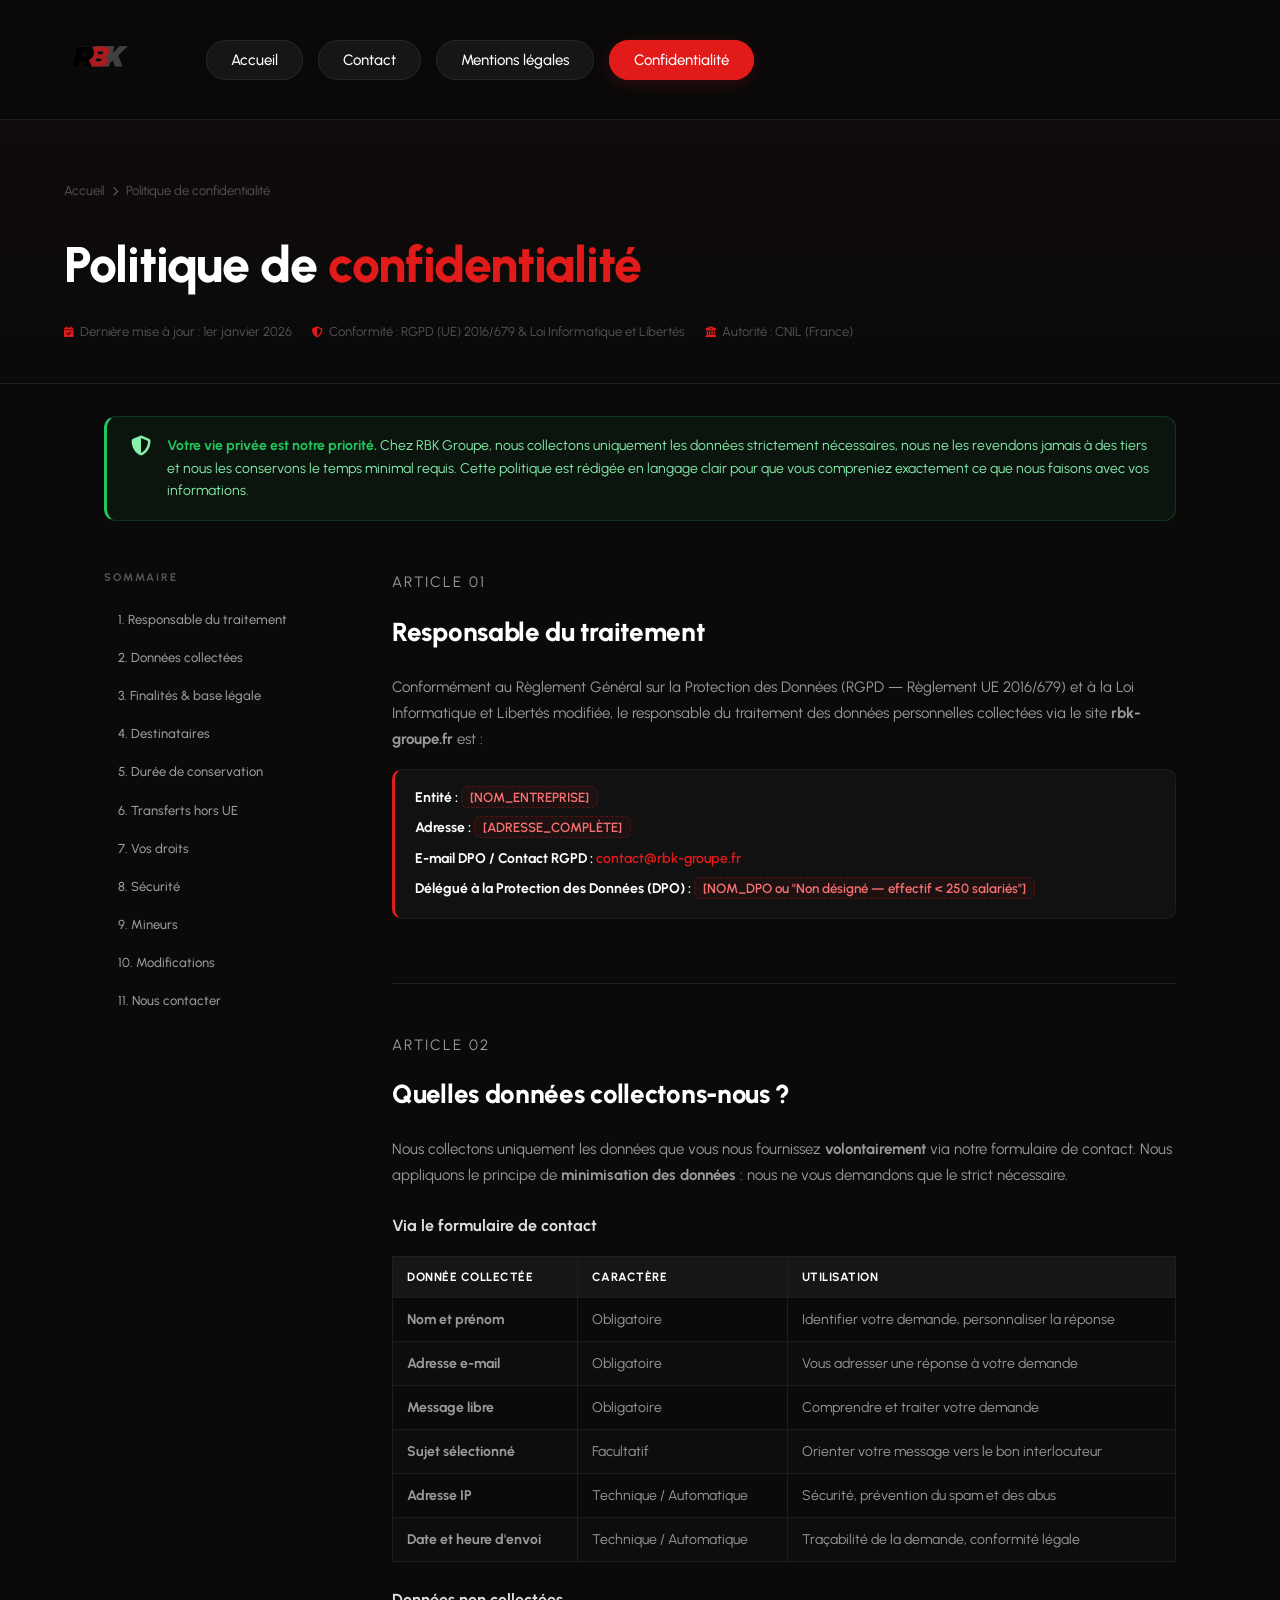
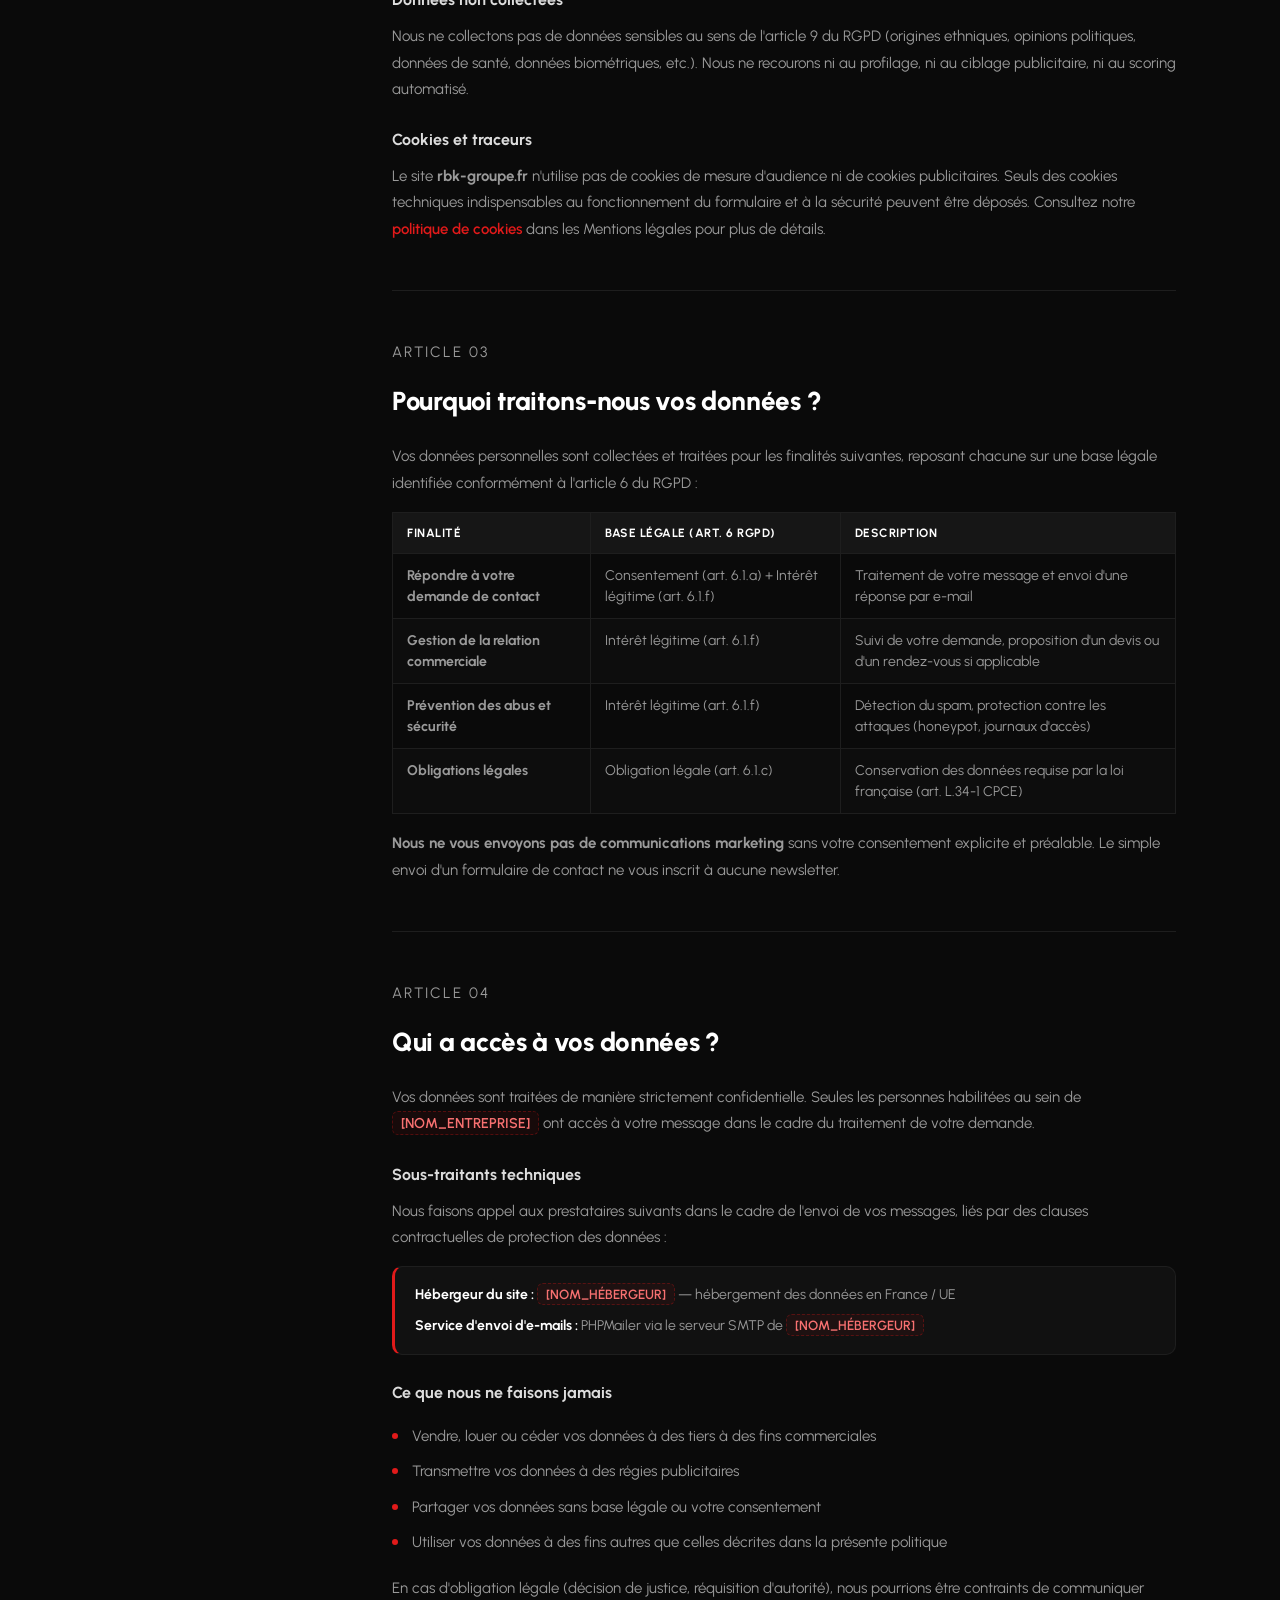
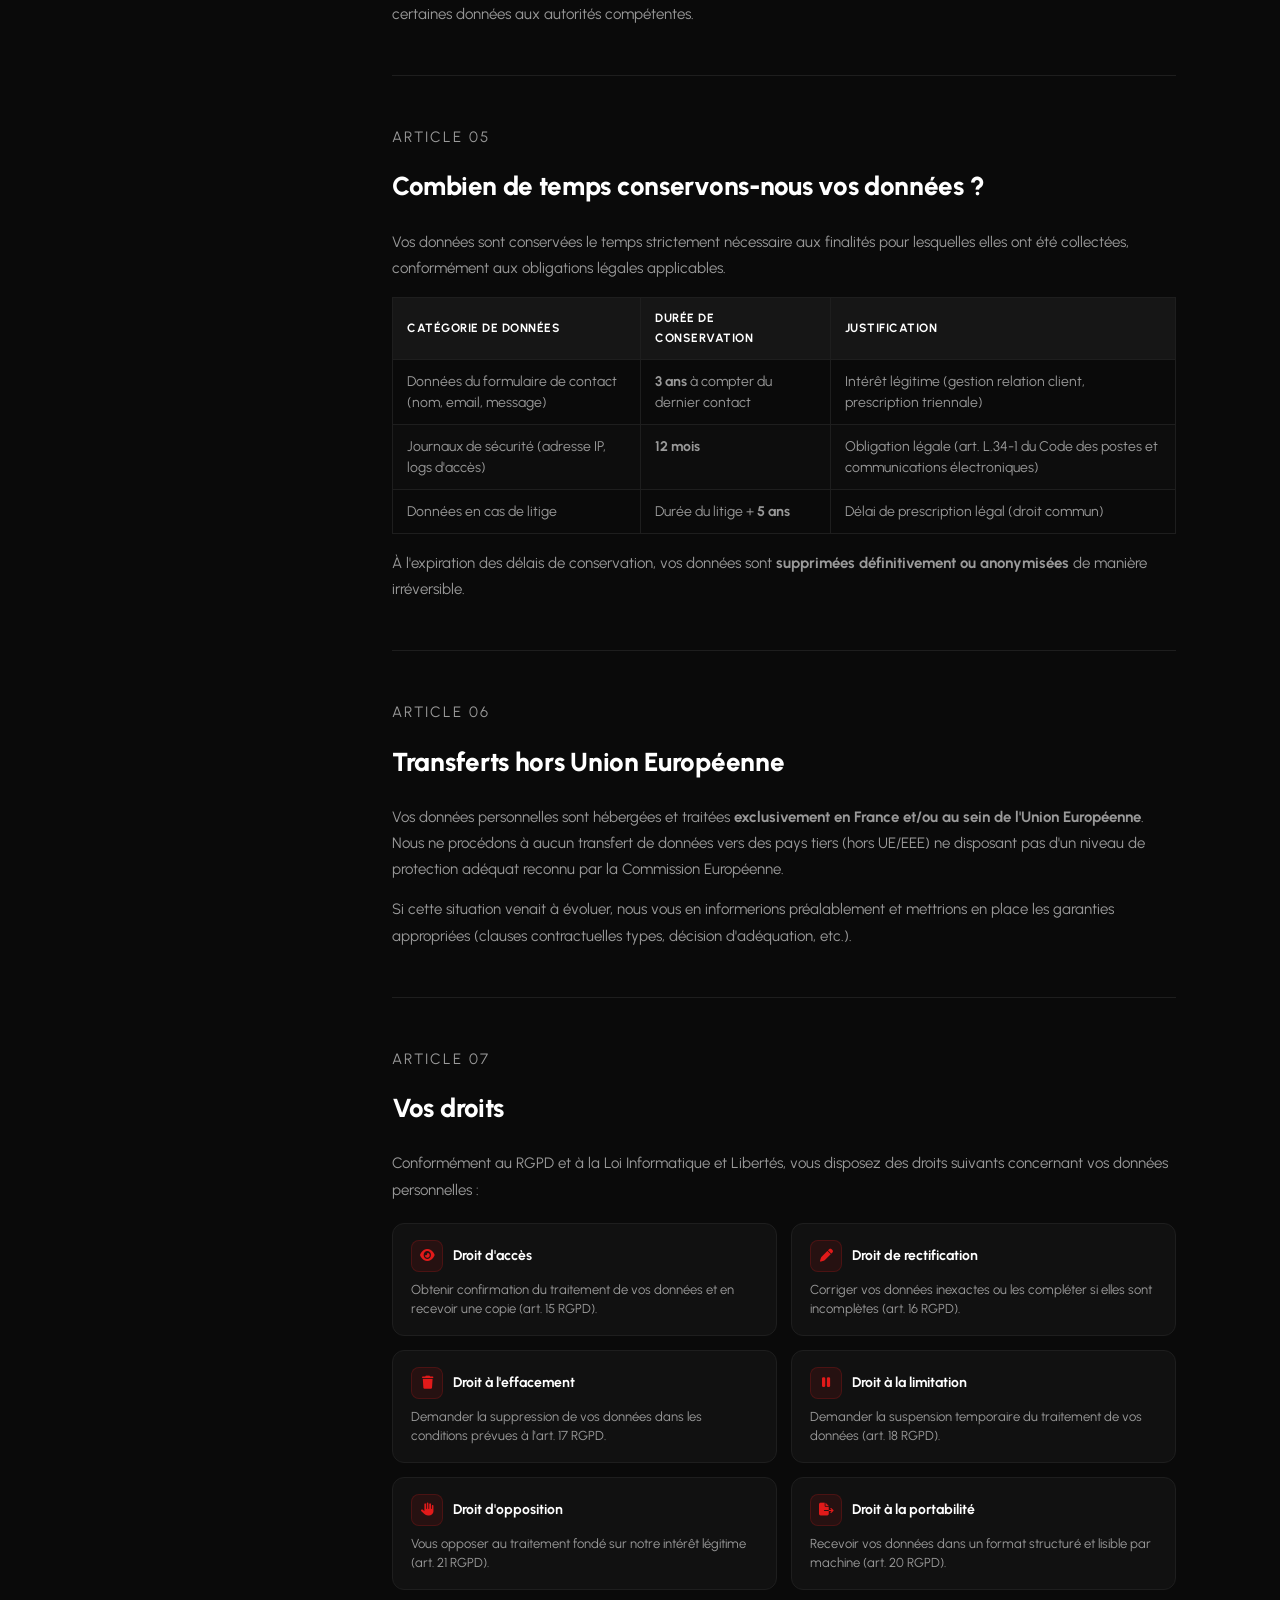
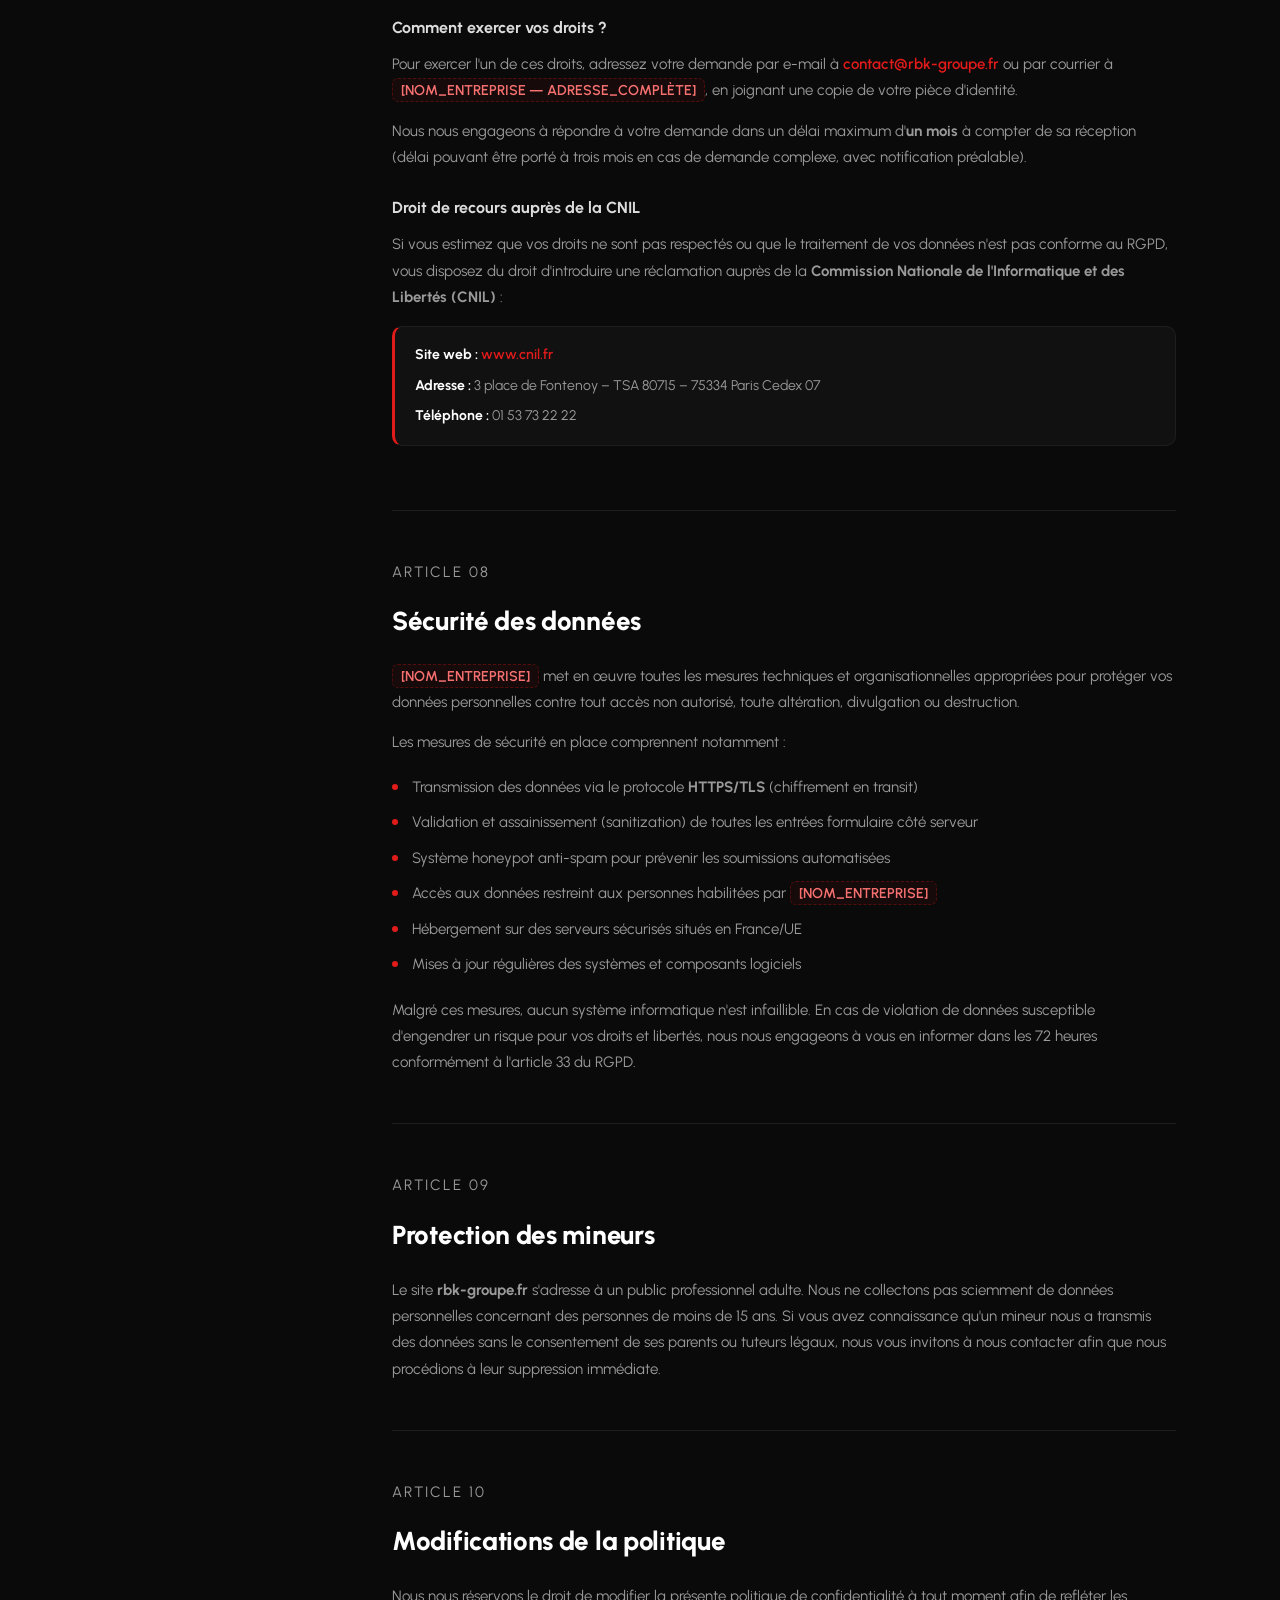
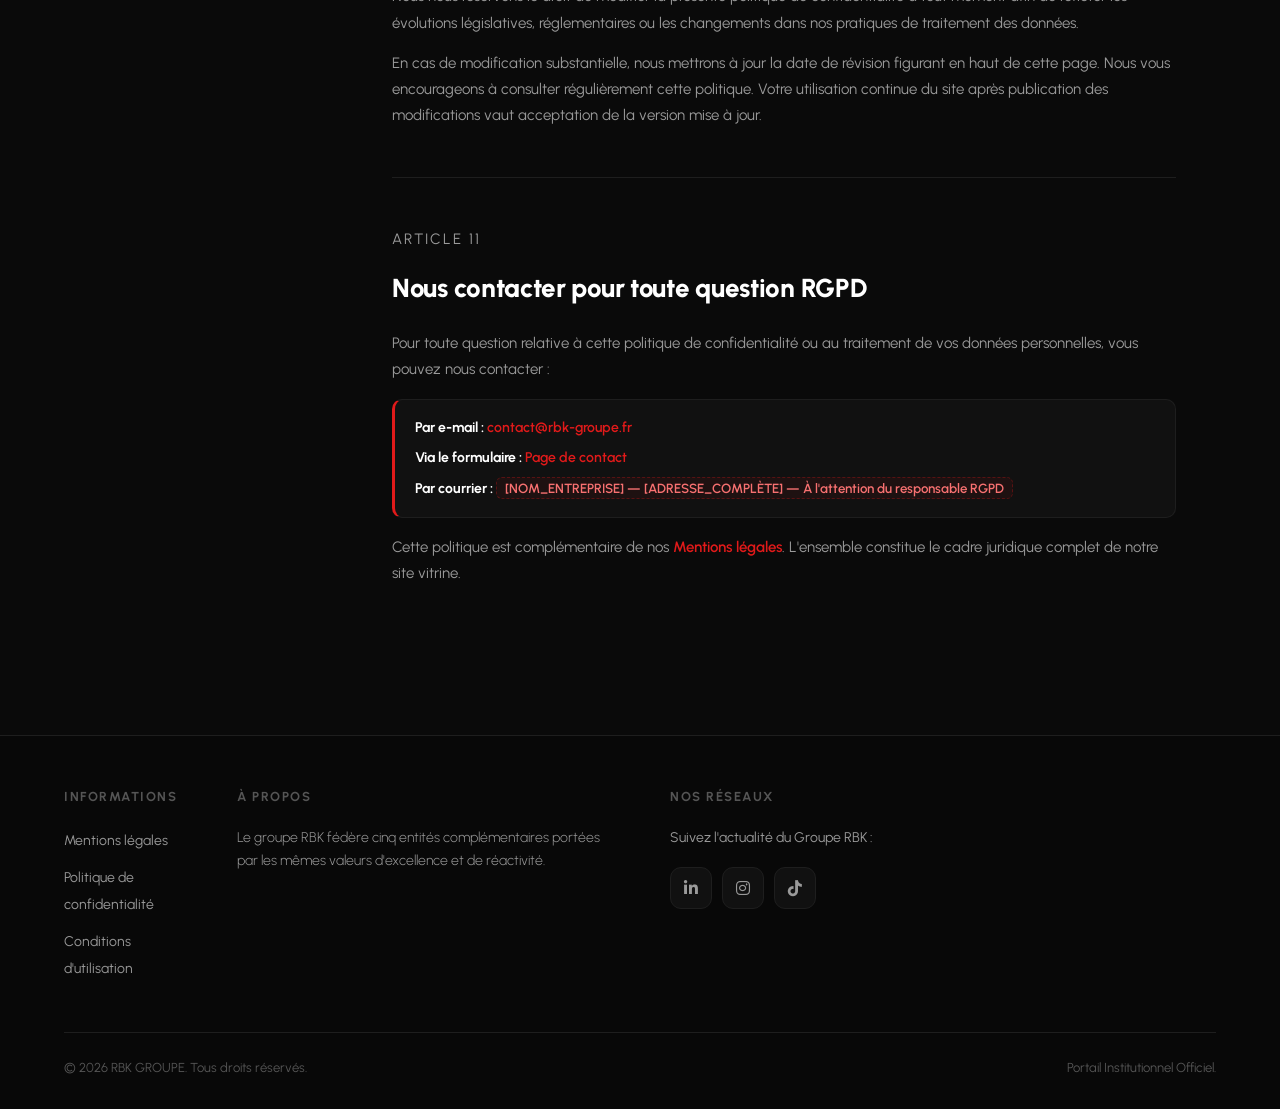
==== confidentialite.html @ 787c9763 "Add files via upload" ====
<!DOCTYPE html>
<html lang="fr">
<head>
    <meta charset="UTF-8">
    <meta name="viewport" content="width=device-width, initial-scale=1.0">
    <title>Politique de confidentialité – RBK GROUPE</title>
    <meta name="description" content="Politique de confidentialité et protection des données personnelles (RGPD) du site RBK Groupe.">
    <meta name="robots" content="noindex, follow">
    <link rel="preconnect" href="https://fonts.googleapis.com">
    <link rel="preconnect" href="https://fonts.gstatic.com" crossorigin>
    <link href="https://fonts.googleapis.com/css2?family=Urbanist:wght@300;400;500;600;700;800;900&display=swap" rel="stylesheet">
    <link rel="stylesheet" href="https://cdnjs.cloudflare.com/ajax/libs/font-awesome/6.5.1/css/all.min.css">
    <style>
        :root {
            --rbk-red: #e11a1a;
            --rbk-red-dark: #b81414;
            --rbk-red-glow: rgba(225,26,26,0.18);
            --bg-dark: #0a0a0a;
            --bg-card: #111111;
            --text-light: #ffffff;
            --text-muted: #9a9a9a;
            --text-dim: #555555;
            --border-color: #1e1e1e;
            --success: #22c55e;
            --transition: all 0.3s cubic-bezier(0.4,0,0.2,1);
        }
        *, *::before, *::after { box-sizing: border-box; margin: 0; padding: 0; }
        html { scroll-behavior: smooth; }
        body {
            font-family: 'Urbanist', sans-serif;
            background: var(--bg-dark); color: var(--text-light);
            overflow-x: hidden; line-height: 1.7;
            display: flex; flex-direction: column; min-height: 100vh;
        }

        /* HEADER */
        header {
            position: fixed; top: 0; left: 0; width: 100%;
            background: rgba(10,10,10,0.96);
            backdrop-filter: blur(14px); -webkit-backdrop-filter: blur(14px);
            border-bottom: 1px solid var(--border-color);
            z-index: 1000; padding: 12px 4%;
            display: flex; justify-content: flex-start; align-items: center; gap: 60px;
        }
        .logo-container { display: flex; align-items: center; text-decoration: none; flex-shrink: 0; }
        .rbk-logo-img { height: 95px; width: auto; object-fit: contain; transition: transform 0.3s; }
        .logo-container:hover .rbk-logo-img { transform: scale(1.03); }
        nav { display: flex; align-items: center; }
        nav ul { display: flex; list-style: none; gap: 15px; align-items: center; }
        nav ul li a {
            color: var(--text-light); text-decoration: none; font-weight: 500; font-size: 15px;
            padding: 10px 24px; border-radius: 30px; background: #161616;
            border: 1px solid #262626; transition: var(--transition); white-space: nowrap;
        }
        nav ul li a:hover, nav ul li a.active {
            background: var(--rbk-red); border-color: var(--rbk-red); color: #fff;
            box-shadow: 0 4px 18px var(--rbk-red-glow);
        }
        .hamburger {
            display: none; flex-direction: column; gap: 5px; cursor: pointer;
            padding: 8px; border: 1px solid #2a2a2a; border-radius: 10px;
            background: #161616; margin-left: auto;
        }
        .hamburger span { width: 22px; height: 2px; background: #fff; border-radius: 2px; transition: var(--transition); }
        .hamburger.active span:nth-child(1) { transform: translateY(7px) rotate(45deg); }
        .hamburger.active span:nth-child(2) { opacity: 0; }
        .hamburger.active span:nth-child(3) { transform: translateY(-7px) rotate(-45deg); }

        main { flex-grow: 1; margin-top: 120px; }

        /* HERO */
        .legal-hero {
            padding: 60px 5% 40px;
            border-bottom: 1px solid var(--border-color);
            background: linear-gradient(180deg, rgba(225,26,26,0.03) 0%, transparent 100%);
        }
        .breadcrumb { display: flex; align-items: center; gap: 8px; font-size: 13px; color: var(--text-dim); margin-bottom: 20px; }
        .breadcrumb a { color: var(--text-dim); text-decoration: none; transition: color 0.2s; }
        .breadcrumb a:hover { color: var(--rbk-red); }
        .breadcrumb i { font-size: 10px; }
        .legal-hero h1 { font-size: clamp(30px, 4vw, 50px); font-weight: 800; letter-spacing: -1px; color: #fff; margin-bottom: 14px; }
        .legal-hero h1 span { color: var(--rbk-red); }
        .legal-meta { display: flex; gap: 20px; flex-wrap: wrap; font-size: 13px; color: var(--text-dim); }
        .legal-meta span { display: flex; align-items: center; gap: 6px; }
        .legal-meta i { color: var(--rbk-red); font-size: 11px; }

        /* INTRO RGPD (bannière) */
        .rgpd-intro {
            max-width: 1200px; margin: 32px auto 0; padding: 0 5%;
        }
        .rgpd-banner {
            background: rgba(34,197,94,0.06);
            border: 1px solid rgba(34,197,94,0.2);
            border-left: 3px solid var(--success);
            border-radius: 12px;
            padding: 18px 24px;
            display: flex;
            align-items: flex-start;
            gap: 16px;
            font-size: 14px;
            color: #86efac;
            line-height: 1.6;
        }
        .rgpd-banner i { font-size: 20px; flex-shrink: 0; margin-top: 1px; }
        .rgpd-banner strong { color: var(--success); }

        /* LAYOUT */
        .legal-layout {
            display: grid;
            grid-template-columns: 240px 1fr;
            gap: 48px;
            max-width: 1200px;
            margin: 0 auto;
            padding: 48px 5% 100px;
        }
        .toc { position: sticky; top: 140px; align-self: start; }
        .toc-title { font-size: 11px; font-weight: 700; letter-spacing: 2px; text-transform: uppercase; color: var(--text-dim); margin-bottom: 14px; }
        .toc ul { list-style: none; }
        .toc ul li { margin-bottom: 2px; }
        .toc ul li a {
            display: block; padding: 7px 12px; font-size: 13px; font-weight: 500;
            color: var(--text-muted); text-decoration: none; border-radius: 8px;
            border-left: 2px solid transparent; transition: var(--transition);
        }
        .toc ul li a:hover { color: #fff; background: #161616; border-left-color: var(--rbk-red); }

        /* SECTIONS */
        .legal-content {}
        .legal-section { margin-bottom: 48px; padding-bottom: 48px; border-bottom: 1px solid var(--border-color); }
        .legal-section:last-child { border-bottom: none; margin-bottom: 0; }
        .section-number { font-size: 11px; font-weight: 700; letter-spacing: 2px; text-transform: uppercase; color: var(--rbk-red); margin-bottom: 8px; }
        .legal-section h2 { font-size: clamp(20px, 2.5vw, 26px); font-weight: 800; color: #fff; margin-bottom: 20px; letter-spacing: -0.3px; }
        .legal-section h3 { font-size: 16px; font-weight: 700; color: #ddd; margin: 24px 0 10px; }
        .legal-section p { font-size: 15px; color: var(--text-muted); line-height: 1.75; margin-bottom: 14px; font-weight: 400; }
        .legal-section p:last-child { margin-bottom: 0; }
        .legal-section a { color: var(--rbk-red); text-decoration: none; font-weight: 600; }
        .legal-section a:hover { text-decoration: underline; }
        .legal-section ul { list-style: none; margin: 12px 0 14px; }
        .legal-section ul li { font-size: 15px; color: var(--text-muted); padding: 5px 0; padding-left: 20px; position: relative; }
        .legal-section ul li::before { content: ''; position: absolute; left: 0; top: 14px; width: 6px; height: 6px; border-radius: 50%; background: var(--rbk-red); }

        .info-box {
            background: var(--bg-card);
            border: 1px solid var(--border-color);
            border-left: 3px solid var(--rbk-red);
            border-radius: 10px; padding: 16px 20px; margin: 16px 0;
        }
        .info-box p { margin-bottom: 6px; font-size: 14px; }
        .info-box p:last-child { margin-bottom: 0; }
        .info-box strong { color: #fff; }

        /* Tableau récapitulatif */
        .legal-table { width: 100%; border-collapse: collapse; margin: 16px 0; font-size: 14px; }
        .legal-table th {
            text-align: left; padding: 10px 14px;
            background: #161616; border: 1px solid var(--border-color);
            color: #fff; font-weight: 700; font-size: 12px;
            text-transform: uppercase; letter-spacing: 0.5px;
        }
        .legal-table td { padding: 11px 14px; border: 1px solid var(--border-color); color: var(--text-muted); vertical-align: top; line-height: 1.5; }
        .legal-table tr:nth-child(even) td { background: #0d0d0d; }

        /* Droits cards */
        .rights-grid { display: grid; grid-template-columns: 1fr 1fr; gap: 14px; margin: 20px 0; }
        .right-card {
            background: var(--bg-card); border: 1px solid var(--border-color);
            border-radius: 12px; padding: 16px 18px; transition: var(--transition);
        }
        .right-card:hover { border-color: #2e2e2e; }
        .right-card-header { display: flex; align-items: center; gap: 10px; margin-bottom: 8px; }
        .right-icon {
            width: 32px; height: 32px; border-radius: 8px;
            background: rgba(225,26,26,0.1); border: 1px solid rgba(225,26,26,0.2);
            display: flex; align-items: center; justify-content: center;
            font-size: 13px; color: var(--rbk-red); flex-shrink: 0;
        }
        .right-card h4 { font-size: 14px; font-weight: 700; color: #fff; }
        .right-card p { font-size: 13px; color: var(--text-muted); line-height: 1.5; margin: 0; }

        .placeholder { background: rgba(225,26,26,0.06); border: 1px dashed rgba(225,26,26,0.3); border-radius: 6px; padding: 2px 8px; color: #f87171; font-weight: 600; font-size: 0.95em; }

        /* FOOTER */
        footer { background: #080808; border-top: 1px solid var(--border-color); padding: 50px 5% 30px; }
        .footer-container { max-width: 1300px; margin: 0 auto; display: grid; grid-template-columns: 1fr 1fr; gap: 60px; padding-bottom: 40px; border-bottom: 1px solid var(--border-color); }
        .footer-left-content { display: flex; gap: 60px; }
        .footer-nav-col h4, .footer-about-box h4, .footer-right-content h4 { font-size: 13px; font-weight: 700; letter-spacing: 1.5px; text-transform: uppercase; color: var(--text-dim); margin-bottom: 18px; }
        .footer-nav-col ul { list-style: none; }
        .footer-nav-col ul li { margin-bottom: 10px; }
        .footer-nav-col ul li a { color: var(--text-muted); text-decoration: none; font-size: 14px; transition: color 0.2s; }
        .footer-nav-col ul li a:hover { color: var(--rbk-red); }
        .footer-about-box p { color: var(--text-muted); font-size: 14px; line-height: 1.7; font-weight: 300; margin-bottom: 12px; }
        .footer-right-content p { color: var(--text-muted); font-size: 14px; margin-bottom: 18px; }
        .social-links { display: flex; gap: 10px; }
        .social-btn { width: 42px; height: 42px; border-radius: 11px; background: var(--bg-card); border: 1px solid var(--border-color); color: var(--text-muted); display: flex; align-items: center; justify-content: center; font-size: 16px; text-decoration: none; transition: var(--transition); }
        .social-btn:hover { background: var(--rbk-red); border-color: var(--rbk-red); color: #fff; transform: translateY(-2px); }
        .footer-bottom { max-width: 1300px; margin: 24px auto 0; display: flex; justify-content: space-between; align-items: center; flex-wrap: wrap; gap: 8px; }
        .footer-bottom p { font-size: 13px; color: var(--text-dim); }
        .back-to-top { position: fixed; bottom: 30px; right: 30px; width: 44px; height: 44px; background: var(--rbk-red); color: #fff; border: none; border-radius: 12px; cursor: pointer; display: flex; align-items: center; justify-content: center; font-size: 15px; opacity: 0; transform: translateY(20px); transition: var(--transition); z-index: 500; }
        .back-to-top.visible { opacity: 1; transform: translateY(0); }
        .back-to-top:hover { background: var(--rbk-red-dark); box-shadow: 0 8px 20px rgba(225,26,26,0.4); }

        @media (max-width: 900px) { .legal-layout { grid-template-columns: 1fr; } .toc { position: static; display: none; } .rights-grid { grid-template-columns: 1fr; } }
        @media (max-width: 768px) {
            header { gap: 0; padding: 10px 4%; }
            .rbk-logo-img { height: 70px; }
            nav { display: none; position: fixed; top: 92px; left: 0; right: 0; bottom: 0; background: rgba(10,10,10,0.98); padding: 30px 5%; overflow-y: auto; flex-direction: column; align-items: flex-start; }
            nav.open { display: flex; }
            nav ul { flex-direction: column; width: 100%; gap: 8px; }
            nav ul li a { display: block; padding: 14px 20px; border-radius: 14px; font-size: 17px; }
            .hamburger { display: flex; }
            main { margin-top: 92px; }
            .legal-hero { padding: 40px 5% 28px; }
            .footer-container { grid-template-columns: 1fr; gap: 32px; }
            .footer-left-content { flex-direction: column; gap: 24px; }
            .footer-bottom { flex-direction: column; text-align: center; }
        }
    </style>
</head>
<body>

<!-- HEADER -->
<header>
    <a href="index.html" class="logo-container">
        <img src="logo.png" alt="RBK Groupe" class="rbk-logo-img">
    </a>
    <nav id="main-nav">
        <ul>
            <li><a href="index.html">Accueil</a></li>
            <li><a href="contact.html">Contact</a></li>
            <li><a href="mentions-legales.html">Mentions légales</a></li>
            <li><a href="confidentialite.html" class="active">Confidentialité</a></li>
        </ul>
    </nav>
    <button class="hamburger" id="hamburger" aria-label="Menu" aria-expanded="false">
        <span></span><span></span><span></span>
    </button>
</header>

<main>

    <!-- HERO -->
    <div class="legal-hero">
        <div class="breadcrumb">
            <a href="index.html">Accueil</a>
            <i class="fa-solid fa-chevron-right"></i>
            <span>Politique de confidentialité</span>
        </div>
        <h1>Politique de <span>confidentialité</span></h1>
        <div class="legal-meta">
            <span><i class="fa-solid fa-calendar-check"></i> Dernière mise à jour : 1er janvier 2026</span>
            <span><i class="fa-solid fa-shield-halved"></i> Conformité : RGPD (UE) 2016/679 & Loi Informatique et Libertés</span>
            <span><i class="fa-solid fa-building-columns"></i> Autorité : CNIL (France)</span>
        </div>
    </div>

    <!-- Bannière RGPD -->
    <div class="rgpd-intro">
        <div class="rgpd-banner">
            <i class="fa-solid fa-shield-halved"></i>
            <div>
                <strong>Votre vie privée est notre priorité.</strong> Chez RBK Groupe, nous collectons uniquement les données
                strictement nécessaires, nous ne les revendons jamais à des tiers et nous les conservons
                le temps minimal requis. Cette politique est rédigée en langage clair pour que vous
                compreniez exactement ce que nous faisons avec vos informations.
            </div>
        </div>
    </div>

    <!-- LAYOUT -->
    <div class="legal-layout">

        <!-- TABLE DES MATIÈRES -->
        <aside class="toc">
            <p class="toc-title">Sommaire</p>
            <ul>
                <li><a href="#responsable">1. Responsable du traitement</a></li>
                <li><a href="#donnees-collectees">2. Données collectées</a></li>
                <li><a href="#finalites">3. Finalités & base légale</a></li>
                <li><a href="#destinataires">4. Destinataires</a></li>
                <li><a href="#conservation">5. Durée de conservation</a></li>
                <li><a href="#transfert">6. Transferts hors UE</a></li>
                <li><a href="#droits">7. Vos droits</a></li>
                <li><a href="#securite">8. Sécurité</a></li>
                <li><a href="#mineurs">9. Mineurs</a></li>
                <li><a href="#modifications">10. Modifications</a></li>
                <li><a href="#contact-rgpd">11. Nous contacter</a></li>
            </ul>
        </aside>

        <!-- CONTENU -->
        <article class="legal-content">

            <!-- 1. Responsable -->
            <div class="legal-section" id="responsable">
                <p class="section-number">Article 01</p>
                <h2>Responsable du traitement</h2>
                <p>
                    Conformément au Règlement Général sur la Protection des Données (RGPD —
                    Règlement UE 2016/679) et à la Loi Informatique et Libertés modifiée,
                    le responsable du traitement des données personnelles collectées via
                    le site <strong>rbk-groupe.fr</strong> est :
                </p>
                <div class="info-box">
                    <p><strong>Entité :</strong> <span class="placeholder">[NOM_ENTREPRISE]</span></p>
                    <p><strong>Adresse :</strong> <span class="placeholder">[ADRESSE_COMPLÈTE]</span></p>
                    <p><strong>E-mail DPO / Contact RGPD :</strong> <a href="mailto:contact@rbk-groupe.fr">contact@rbk-groupe.fr</a></p>
                    <p><strong>Délégué à la Protection des Données (DPO) :</strong> <span class="placeholder">[NOM_DPO ou "Non désigné — effectif < 250 salariés"]</span></p>
                </div>
            </div>

            <!-- 2. Données collectées -->
            <div class="legal-section" id="donnees-collectees">
                <p class="section-number">Article 02</p>
                <h2>Quelles données collectons-nous ?</h2>
                <p>
                    Nous collectons uniquement les données que vous nous fournissez <strong>volontairement</strong>
                    via notre formulaire de contact. Nous appliquons le principe de <strong>minimisation
                    des données</strong> : nous ne vous demandons que le strict nécessaire.
                </p>

                <h3>Via le formulaire de contact</h3>
                <table class="legal-table">
                    <thead>
                        <tr>
                            <th>Donnée collectée</th>
                            <th>Caractère</th>
                            <th>Utilisation</th>
                        </tr>
                    </thead>
                    <tbody>
                        <tr>
                            <td><strong>Nom et prénom</strong></td>
                            <td>Obligatoire</td>
                            <td>Identifier votre demande, personnaliser la réponse</td>
                        </tr>
                        <tr>
                            <td><strong>Adresse e-mail</strong></td>
                            <td>Obligatoire</td>
                            <td>Vous adresser une réponse à votre demande</td>
                        </tr>
                        <tr>
                            <td><strong>Message libre</strong></td>
                            <td>Obligatoire</td>
                            <td>Comprendre et traiter votre demande</td>
                        </tr>
                        <tr>
                            <td><strong>Sujet sélectionné</strong></td>
                            <td>Facultatif</td>
                            <td>Orienter votre message vers le bon interlocuteur</td>
                        </tr>
                        <tr>
                            <td><strong>Adresse IP</strong></td>
                            <td>Technique / Automatique</td>
                            <td>Sécurité, prévention du spam et des abus</td>
                        </tr>
                        <tr>
                            <td><strong>Date et heure d'envoi</strong></td>
                            <td>Technique / Automatique</td>
                            <td>Traçabilité de la demande, conformité légale</td>
                        </tr>
                    </tbody>
                </table>

                <h3>Données non collectées</h3>
                <p>
                    Nous ne collectons pas de données sensibles au sens de l'article 9 du RGPD
                    (origines ethniques, opinions politiques, données de santé, données biométriques, etc.).
                    Nous ne recourons ni au profilage, ni au ciblage publicitaire, ni au scoring automatisé.
                </p>

                <h3>Cookies et traceurs</h3>
                <p>
                    Le site <strong>rbk-groupe.fr</strong> n'utilise pas de cookies de mesure d'audience
                    ni de cookies publicitaires. Seuls des cookies techniques indispensables au
                    fonctionnement du formulaire et à la sécurité peuvent être déposés.
                    Consultez notre <a href="mentions-legales.html#cookies">politique de cookies</a>
                    dans les Mentions légales pour plus de détails.
                </p>
            </div>

            <!-- 3. Finalités -->
            <div class="legal-section" id="finalites">
                <p class="section-number">Article 03</p>
                <h2>Pourquoi traitons-nous vos données ?</h2>
                <p>
                    Vos données personnelles sont collectées et traitées pour les finalités suivantes,
                    reposant chacune sur une base légale identifiée conformément à l'article 6 du RGPD :
                </p>
                <table class="legal-table">
                    <thead>
                        <tr>
                            <th>Finalité</th>
                            <th>Base légale (art. 6 RGPD)</th>
                            <th>Description</th>
                        </tr>
                    </thead>
                    <tbody>
                        <tr>
                            <td><strong>Répondre à votre demande de contact</strong></td>
                            <td>Consentement (art. 6.1.a) + Intérêt légitime (art. 6.1.f)</td>
                            <td>Traitement de votre message et envoi d'une réponse par e-mail</td>
                        </tr>
                        <tr>
                            <td><strong>Gestion de la relation commerciale</strong></td>
                            <td>Intérêt légitime (art. 6.1.f)</td>
                            <td>Suivi de votre demande, proposition d'un devis ou d'un rendez-vous si applicable</td>
                        </tr>
                        <tr>
                            <td><strong>Prévention des abus et sécurité</strong></td>
                            <td>Intérêt légitime (art. 6.1.f)</td>
                            <td>Détection du spam, protection contre les attaques (honeypot, journaux d'accès)</td>
                        </tr>
                        <tr>
                            <td><strong>Obligations légales</strong></td>
                            <td>Obligation légale (art. 6.1.c)</td>
                            <td>Conservation des données requise par la loi française (art. L.34-1 CPCE)</td>
                        </tr>
                    </tbody>
                </table>
                <p>
                    <strong>Nous ne vous envoyons pas de communications marketing</strong> sans votre
                    consentement explicite et préalable. Le simple envoi d'un formulaire de contact
                    ne vous inscrit à aucune newsletter.
                </p>
            </div>

            <!-- 4. Destinataires -->
            <div class="legal-section" id="destinataires">
                <p class="section-number">Article 04</p>
                <h2>Qui a accès à vos données ?</h2>
                <p>
                    Vos données sont traitées de manière strictement confidentielle. Seules les
                    personnes habilitées au sein de <span class="placeholder">[NOM_ENTREPRISE]</span>
                    ont accès à votre message dans le cadre du traitement de votre demande.
                </p>

                <h3>Sous-traitants techniques</h3>
                <p>
                    Nous faisons appel aux prestataires suivants dans le cadre de l'envoi de vos
                    messages, liés par des clauses contractuelles de protection des données :
                </p>
                <div class="info-box">
                    <p><strong>Hébergeur du site :</strong> <span class="placeholder">[NOM_HÉBERGEUR]</span> — hébergement des données en France / UE</p>
                    <p><strong>Service d'envoi d'e-mails :</strong> PHPMailer via le serveur SMTP de <span class="placeholder">[NOM_HÉBERGEUR]</span></p>
                </div>

                <h3>Ce que nous ne faisons jamais</h3>
                <ul>
                    <li>Vendre, louer ou céder vos données à des tiers à des fins commerciales</li>
                    <li>Transmettre vos données à des régies publicitaires</li>
                    <li>Partager vos données sans base légale ou votre consentement</li>
                    <li>Utiliser vos données à des fins autres que celles décrites dans la présente politique</li>
                </ul>
                <p>
                    En cas d'obligation légale (décision de justice, réquisition d'autorité), nous
                    pourrions être contraints de communiquer certaines données aux autorités compétentes.
                </p>
            </div>

            <!-- 5. Conservation -->
            <div class="legal-section" id="conservation">
                <p class="section-number">Article 05</p>
                <h2>Combien de temps conservons-nous vos données ?</h2>
                <p>
                    Vos données sont conservées le temps strictement nécessaire aux finalités pour
                    lesquelles elles ont été collectées, conformément aux obligations légales applicables.
                </p>
                <table class="legal-table">
                    <thead>
                        <tr><th>Catégorie de données</th><th>Durée de conservation</th><th>Justification</th></tr>
                    </thead>
                    <tbody>
                        <tr>
                            <td>Données du formulaire de contact (nom, email, message)</td>
                            <td><strong>3 ans</strong> à compter du dernier contact</td>
                            <td>Intérêt légitime (gestion relation client, prescription triennale)</td>
                        </tr>
                        <tr>
                            <td>Journaux de sécurité (adresse IP, logs d'accès)</td>
                            <td><strong>12 mois</strong></td>
                            <td>Obligation légale (art. L.34-1 du Code des postes et communications électroniques)</td>
                        </tr>
                        <tr>
                            <td>Données en cas de litige</td>
                            <td>Durée du litige + <strong>5 ans</strong></td>
                            <td>Délai de prescription légal (droit commun)</td>
                        </tr>
                    </tbody>
                </table>
                <p>
                    À l'expiration des délais de conservation, vos données sont <strong>supprimées
                    définitivement ou anonymisées</strong> de manière irréversible.
                </p>
            </div>

            <!-- 6. Transferts -->
            <div class="legal-section" id="transfert">
                <p class="section-number">Article 06</p>
                <h2>Transferts hors Union Européenne</h2>
                <p>
                    Vos données personnelles sont hébergées et traitées <strong>exclusivement en France
                    et/ou au sein de l'Union Européenne</strong>. Nous ne procédons à aucun transfert
                    de données vers des pays tiers (hors UE/EEE) ne disposant pas d'un niveau de
                    protection adéquat reconnu par la Commission Européenne.
                </p>
                <p>
                    Si cette situation venait à évoluer, nous vous en informerions préalablement
                    et mettrions en place les garanties appropriées (clauses contractuelles types,
                    décision d'adéquation, etc.).
                </p>
            </div>

            <!-- 7. Droits -->
            <div class="legal-section" id="droits">
                <p class="section-number">Article 07</p>
                <h2>Vos droits</h2>
                <p>
                    Conformément au RGPD et à la Loi Informatique et Libertés, vous disposez
                    des droits suivants concernant vos données personnelles :
                </p>

                <div class="rights-grid">
                    <div class="right-card">
                        <div class="right-card-header">
                            <div class="right-icon"><i class="fa-solid fa-eye"></i></div>
                            <h4>Droit d'accès</h4>
                        </div>
                        <p>Obtenir confirmation du traitement de vos données et en recevoir une copie (art. 15 RGPD).</p>
                    </div>
                    <div class="right-card">
                        <div class="right-card-header">
                            <div class="right-icon"><i class="fa-solid fa-pen"></i></div>
                            <h4>Droit de rectification</h4>
                        </div>
                        <p>Corriger vos données inexactes ou les compléter si elles sont incomplètes (art. 16 RGPD).</p>
                    </div>
                    <div class="right-card">
                        <div class="right-card-header">
                            <div class="right-icon"><i class="fa-solid fa-trash"></i></div>
                            <h4>Droit à l'effacement</h4>
                        </div>
                        <p>Demander la suppression de vos données dans les conditions prévues à l'art. 17 RGPD.</p>
                    </div>
                    <div class="right-card">
                        <div class="right-card-header">
                            <div class="right-icon"><i class="fa-solid fa-pause"></i></div>
                            <h4>Droit à la limitation</h4>
                        </div>
                        <p>Demander la suspension temporaire du traitement de vos données (art. 18 RGPD).</p>
                    </div>
                    <div class="right-card">
                        <div class="right-card-header">
                            <div class="right-icon"><i class="fa-solid fa-hand"></i></div>
                            <h4>Droit d'opposition</h4>
                        </div>
                        <p>Vous opposer au traitement fondé sur notre intérêt légitime (art. 21 RGPD).</p>
                    </div>
                    <div class="right-card">
                        <div class="right-card-header">
                            <div class="right-icon"><i class="fa-solid fa-file-export"></i></div>
                            <h4>Droit à la portabilité</h4>
                        </div>
                        <p>Recevoir vos données dans un format structuré et lisible par machine (art. 20 RGPD).</p>
                    </div>
                </div>

                <h3>Comment exercer vos droits ?</h3>
                <p>
                    Pour exercer l'un de ces droits, adressez votre demande par e-mail à
                    <a href="mailto:contact@rbk-groupe.fr">contact@rbk-groupe.fr</a>
                    ou par courrier à <span class="placeholder">[NOM_ENTREPRISE — ADRESSE_COMPLÈTE]</span>,
                    en joignant une copie de votre pièce d'identité.
                </p>
                <p>
                    Nous nous engageons à répondre à votre demande dans un délai maximum d'<strong>un mois</strong>
                    à compter de sa réception (délai pouvant être porté à trois mois en cas de demande
                    complexe, avec notification préalable).
                </p>

                <h3>Droit de recours auprès de la CNIL</h3>
                <p>
                    Si vous estimez que vos droits ne sont pas respectés ou que le traitement de
                    vos données n'est pas conforme au RGPD, vous disposez du droit d'introduire
                    une réclamation auprès de la <strong>Commission Nationale de l'Informatique
                    et des Libertés (CNIL)</strong> :
                </p>
                <div class="info-box">
                    <p><strong>Site web :</strong> <a href="https://www.cnil.fr" target="_blank" rel="noopener noreferrer">www.cnil.fr</a></p>
                    <p><strong>Adresse :</strong> 3 place de Fontenoy – TSA 80715 – 75334 Paris Cedex 07</p>
                    <p><strong>Téléphone :</strong> 01 53 73 22 22</p>
                </div>
            </div>

            <!-- 8. Sécurité -->
            <div class="legal-section" id="securite">
                <p class="section-number">Article 08</p>
                <h2>Sécurité des données</h2>
                <p>
                    <span class="placeholder">[NOM_ENTREPRISE]</span> met en œuvre toutes les mesures
                    techniques et organisationnelles appropriées pour protéger vos données personnelles
                    contre tout accès non autorisé, toute altération, divulgation ou destruction.
                </p>
                <p>Les mesures de sécurité en place comprennent notamment :</p>
                <ul>
                    <li>Transmission des données via le protocole <strong>HTTPS/TLS</strong> (chiffrement en transit)</li>
                    <li>Validation et assainissement (sanitization) de toutes les entrées formulaire côté serveur</li>
                    <li>Système honeypot anti-spam pour prévenir les soumissions automatisées</li>
                    <li>Accès aux données restreint aux personnes habilitées par <span class="placeholder">[NOM_ENTREPRISE]</span></li>
                    <li>Hébergement sur des serveurs sécurisés situés en France/UE</li>
                    <li>Mises à jour régulières des systèmes et composants logiciels</li>
                </ul>
                <p>
                    Malgré ces mesures, aucun système informatique n'est infaillible. En cas de
                    violation de données susceptible d'engendrer un risque pour vos droits et libertés,
                    nous nous engageons à vous en informer dans les 72 heures conformément à
                    l'article 33 du RGPD.
                </p>
            </div>

            <!-- 9. Mineurs -->
            <div class="legal-section" id="mineurs">
                <p class="section-number">Article 09</p>
                <h2>Protection des mineurs</h2>
                <p>
                    Le site <strong>rbk-groupe.fr</strong> s'adresse à un public professionnel adulte.
                    Nous ne collectons pas sciemment de données personnelles concernant des personnes
                    de moins de 15 ans. Si vous avez connaissance qu'un mineur nous a transmis des
                    données sans le consentement de ses parents ou tuteurs légaux, nous vous invitons
                    à nous contacter afin que nous procédions à leur suppression immédiate.
                </p>
            </div>

            <!-- 10. Modifications -->
            <div class="legal-section" id="modifications">
                <p class="section-number">Article 10</p>
                <h2>Modifications de la politique</h2>
                <p>
                    Nous nous réservons le droit de modifier la présente politique de confidentialité
                    à tout moment afin de refléter les évolutions législatives, réglementaires ou
                    les changements dans nos pratiques de traitement des données.
                </p>
                <p>
                    En cas de modification substantielle, nous mettrons à jour la date de révision
                    figurant en haut de cette page. Nous vous encourageons à consulter régulièrement
                    cette politique. Votre utilisation continue du site après publication des
                    modifications vaut acceptation de la version mise à jour.
                </p>
            </div>

            <!-- 11. Contact -->
            <div class="legal-section" id="contact-rgpd">
                <p class="section-number">Article 11</p>
                <h2>Nous contacter pour toute question RGPD</h2>
                <p>
                    Pour toute question relative à cette politique de confidentialité ou au traitement
                    de vos données personnelles, vous pouvez nous contacter :
                </p>
                <div class="info-box">
                    <p><strong>Par e-mail :</strong> <a href="mailto:contact@rbk-groupe.fr">contact@rbk-groupe.fr</a></p>
                    <p><strong>Via le formulaire :</strong> <a href="contact.html">Page de contact</a></p>
                    <p><strong>Par courrier :</strong> <span class="placeholder">[NOM_ENTREPRISE] — [ADRESSE_COMPLÈTE] — À l'attention du responsable RGPD</span></p>
                </div>
                <p>
                    Cette politique est complémentaire de nos <a href="mentions-legales.html">Mentions légales</a>.
                    L'ensemble constitue le cadre juridique complet de notre site vitrine.
                </p>
            </div>

        </article>
    </div>
</main>

<!-- FOOTER -->
<footer>
    <div class="footer-container">
        <div class="footer-left-content">
            <div class="footer-nav-col">
                <h4>Informations</h4>
                <ul>
                    <li><a href="mentions-legales.html">Mentions légales</a></li>
                    <li><a href="confidentialite.html">Politique de confidentialité</a></li>
                    <li><a href="#">Conditions d'utilisation</a></li>
                </ul>
            </div>
            <div class="footer-about-box">
                <h4>À propos</h4>
                <p>Le groupe RBK fédère cinq entités complémentaires portées par les mêmes valeurs d'excellence et de réactivité.</p>
            </div>
        </div>
        <div class="footer-right-content">
            <h4>Nos réseaux</h4>
            <p>Suivez l'actualité du Groupe RBK :</p>
            <div class="social-links">
                <a href="#" class="social-btn" aria-label="LinkedIn"><i class="fa-brands fa-linkedin-in"></i></a>
                <a href="#" class="social-btn" aria-label="Instagram"><i class="fa-brands fa-instagram"></i></a>
                <a href="#" class="social-btn" aria-label="TikTok"><i class="fa-brands fa-tiktok"></i></a>
            </div>
        </div>
    </div>
    <div class="footer-bottom">
        <p>&copy; 2026 RBK GROUPE. Tous droits réservés.</p>
        <p>Portail Institutionnel Officiel.</p>
    </div>
</footer>

<button id="backToTop" class="back-to-top" aria-label="Retour en haut">
    <i class="fa-solid fa-chevron-up"></i>
</button>

<script>
    const hamburger = document.getElementById('hamburger');
    const nav = document.getElementById('main-nav');
    hamburger.addEventListener('click', () => {
        const open = hamburger.classList.toggle('active');
        nav.classList.toggle('open', open);
        hamburger.setAttribute('aria-expanded', open);
    });
    const backBtn = document.getElementById('backToTop');
    backBtn.addEventListener('click', () => window.scrollTo({ top: 0, behavior: 'smooth' }));
    window.addEventListener('scroll', () => backBtn.classList.toggle('visible', window.pageYOffset > 300));
</script>
</body>
</html>
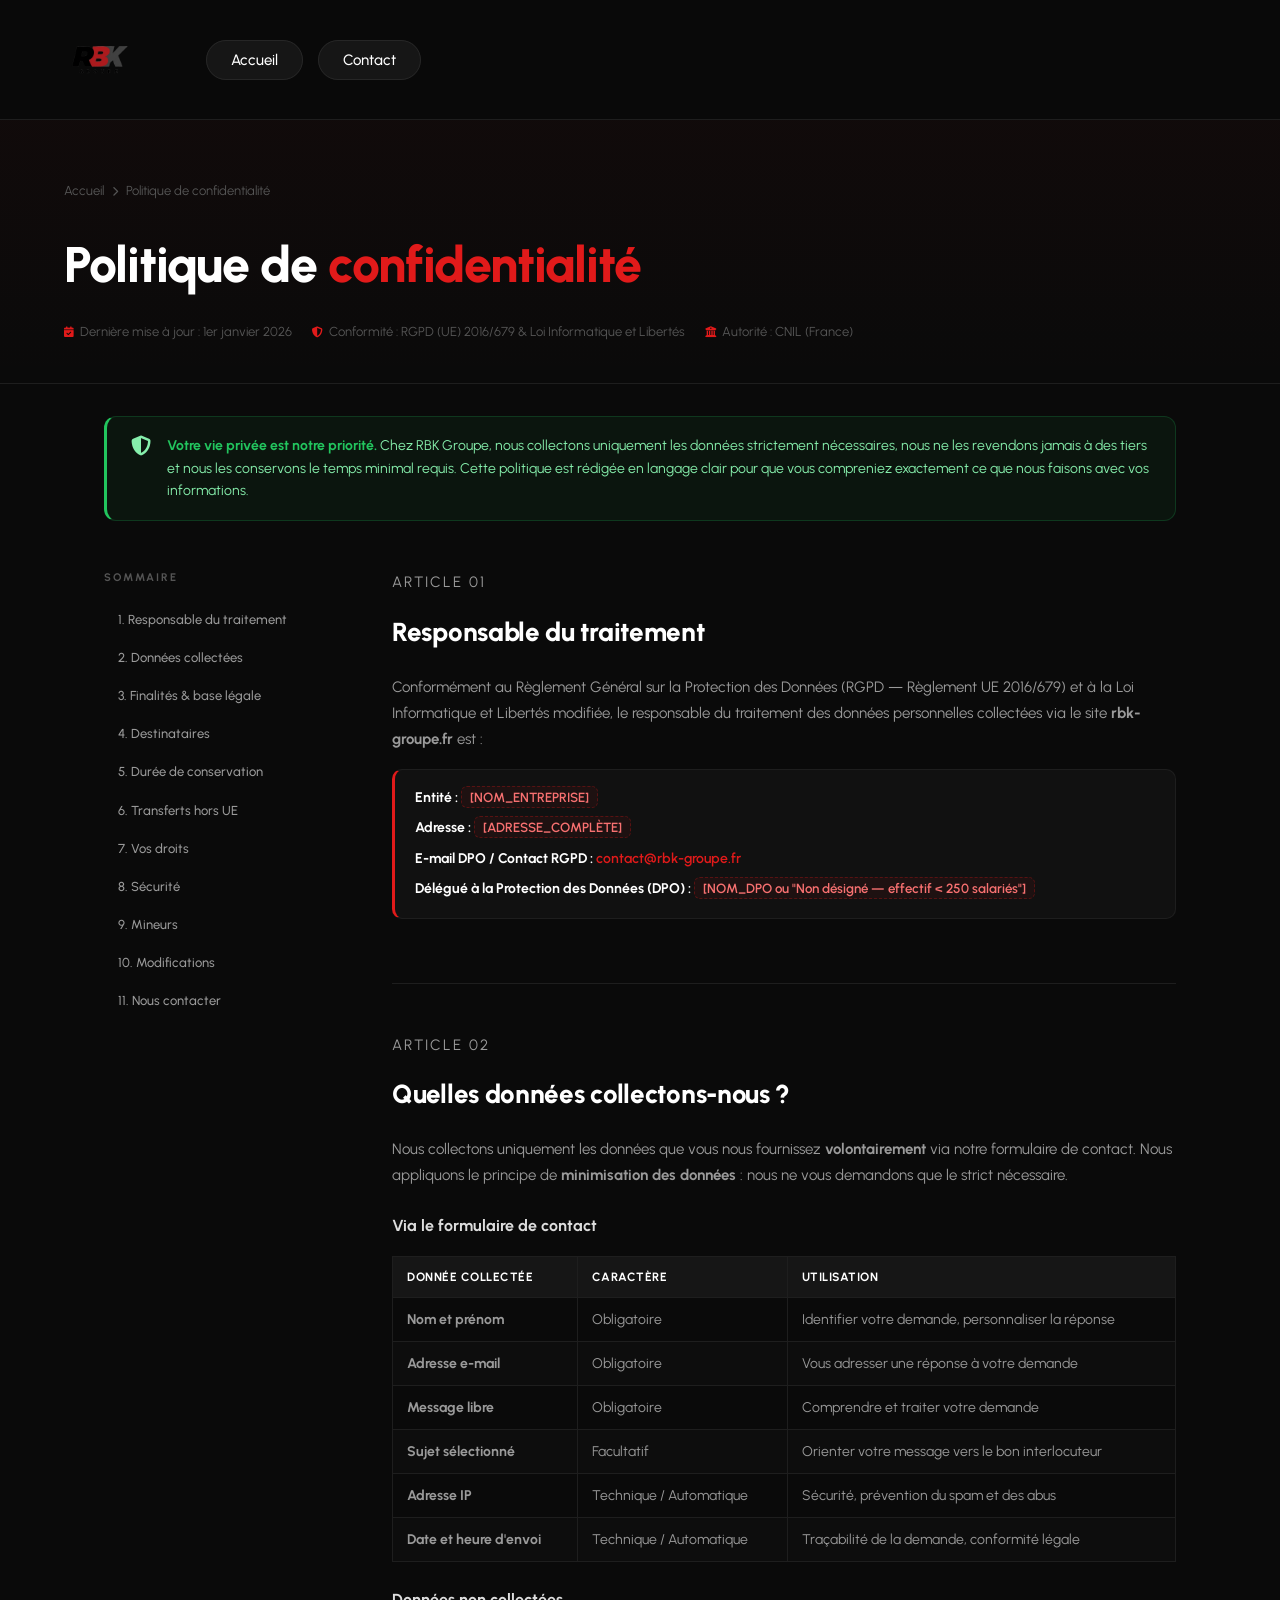
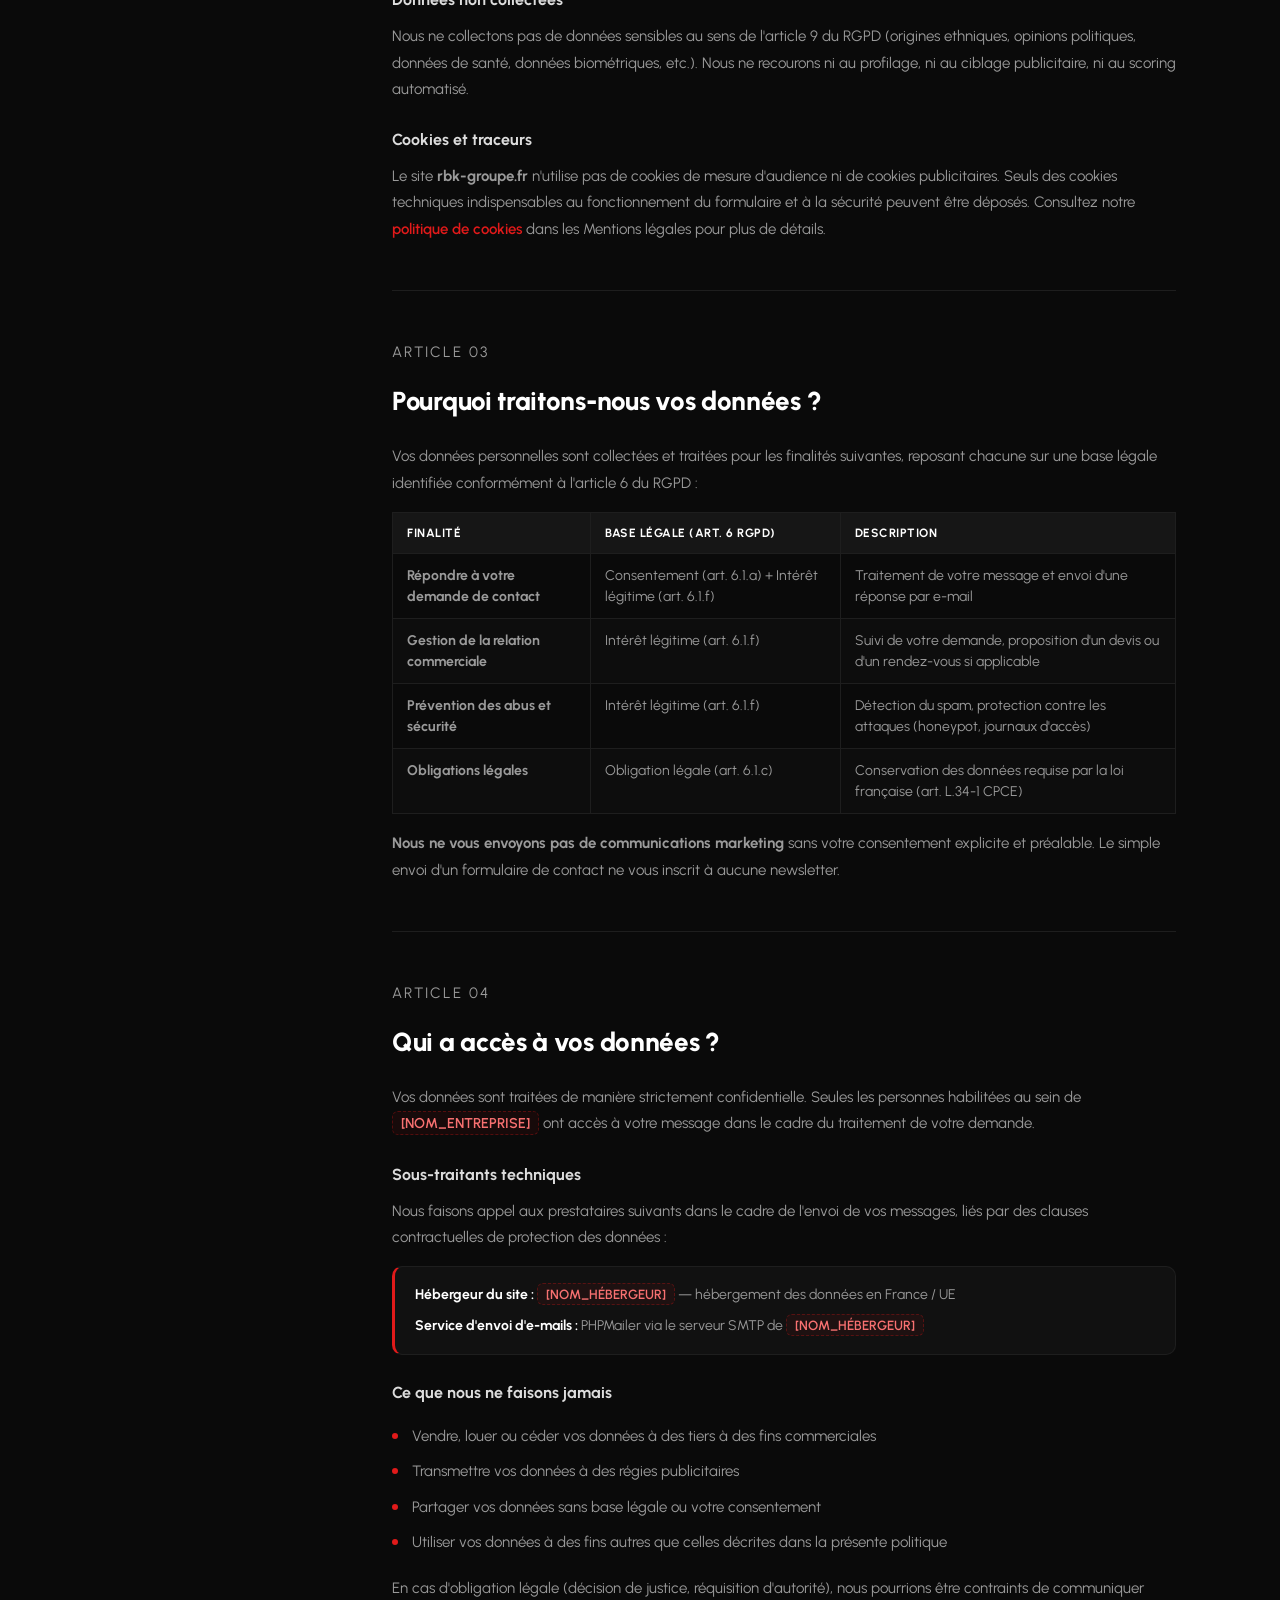
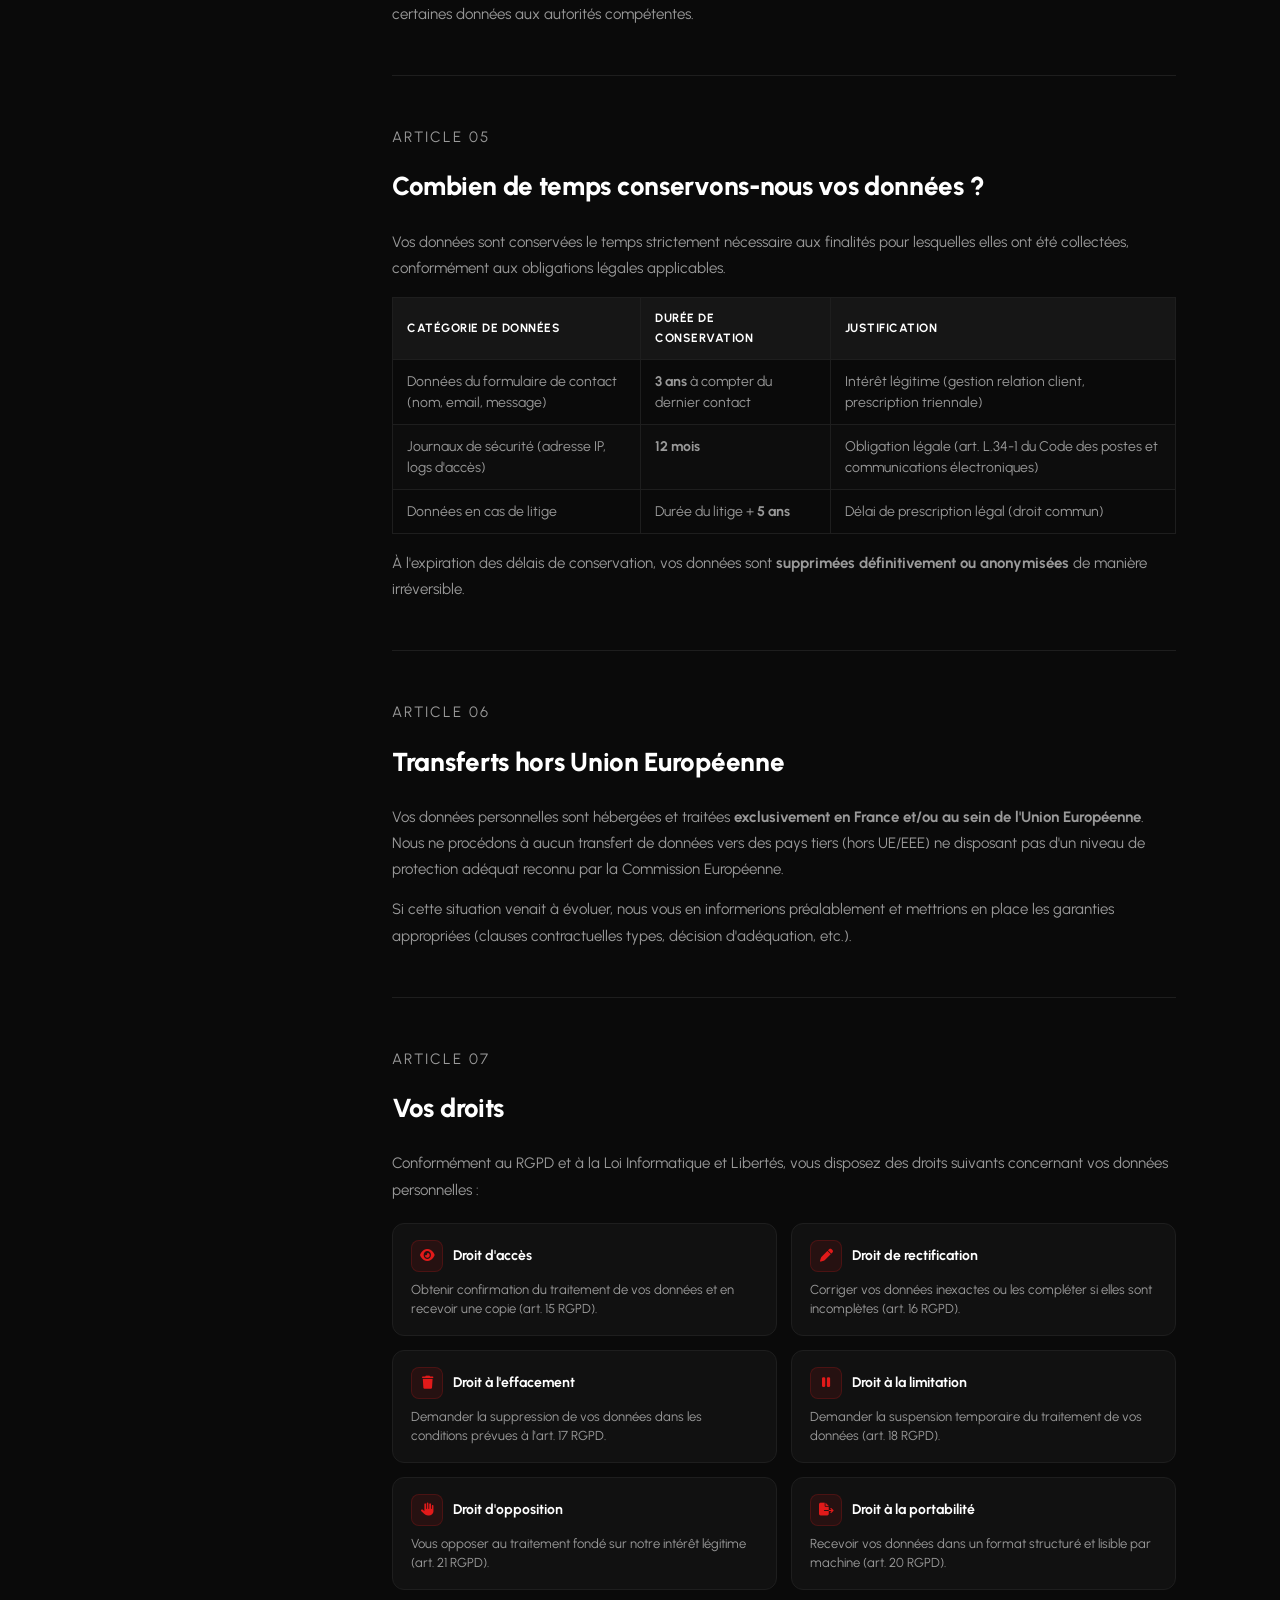
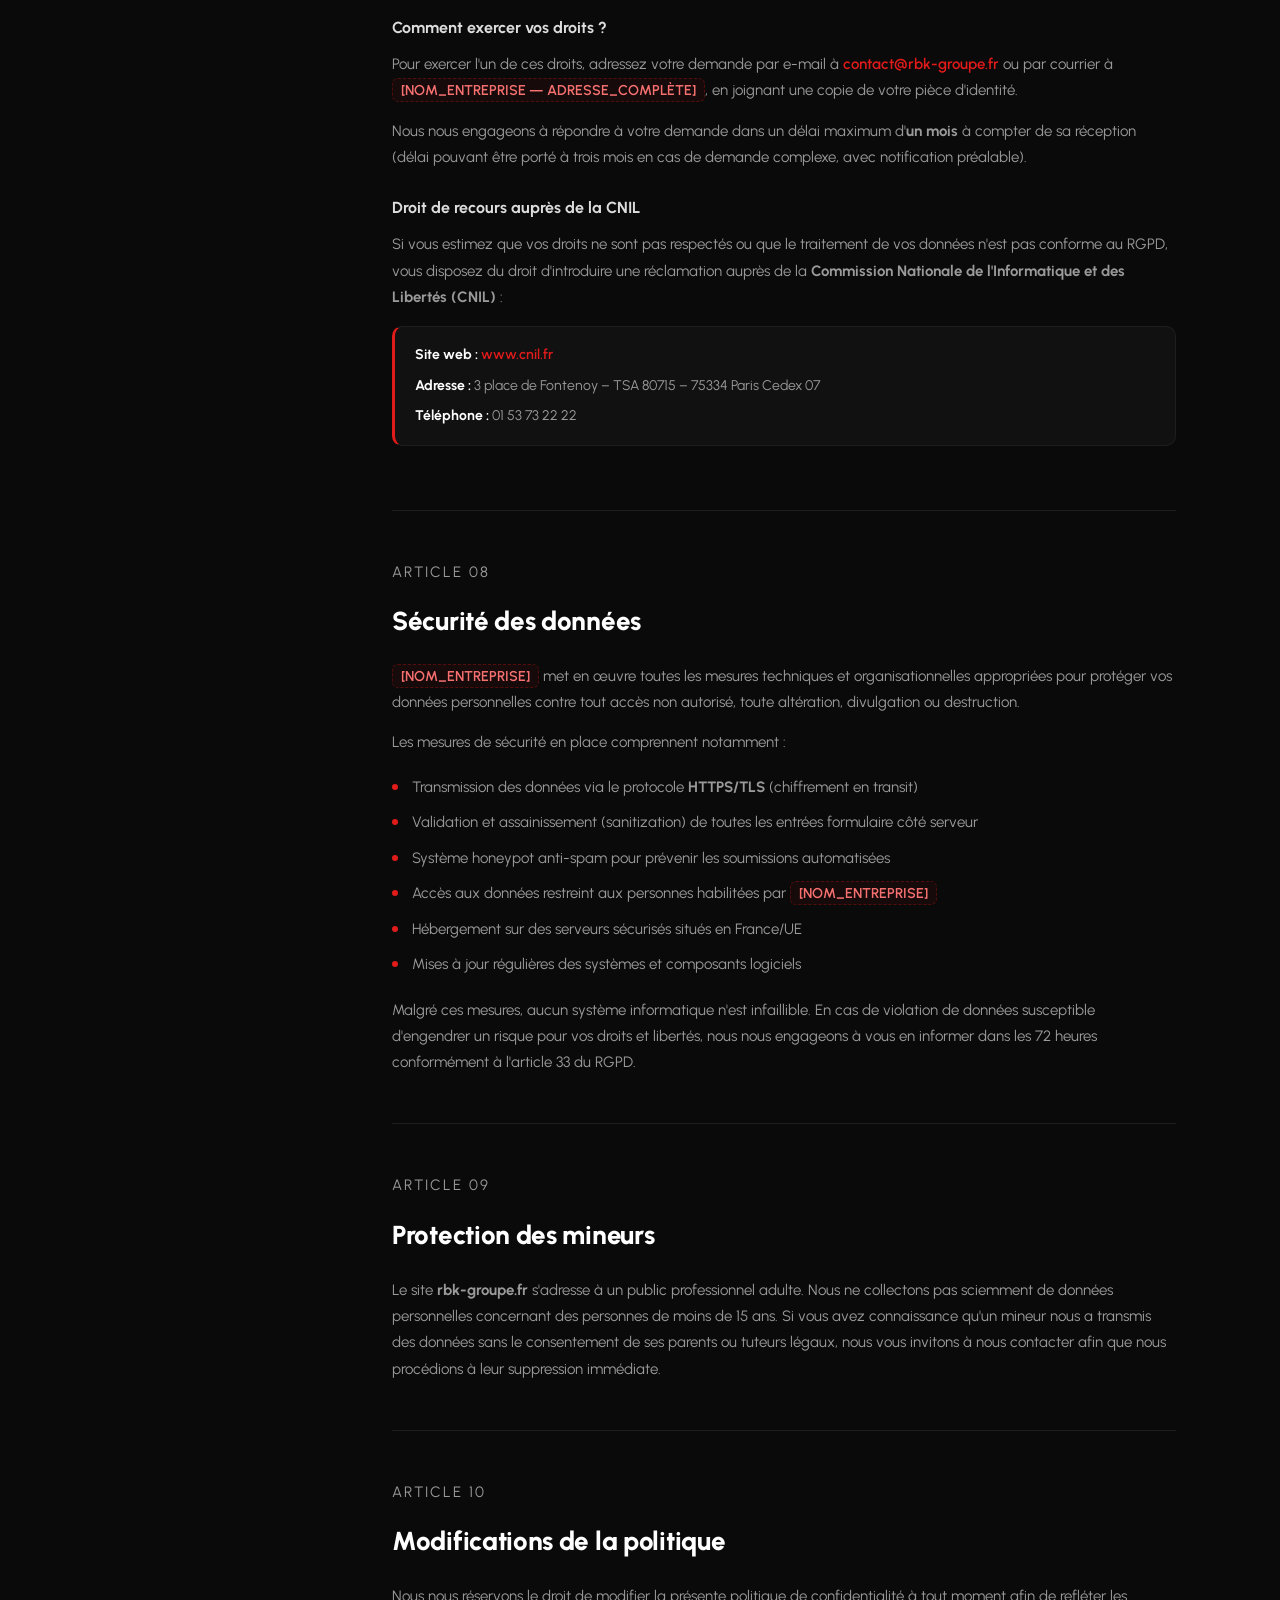
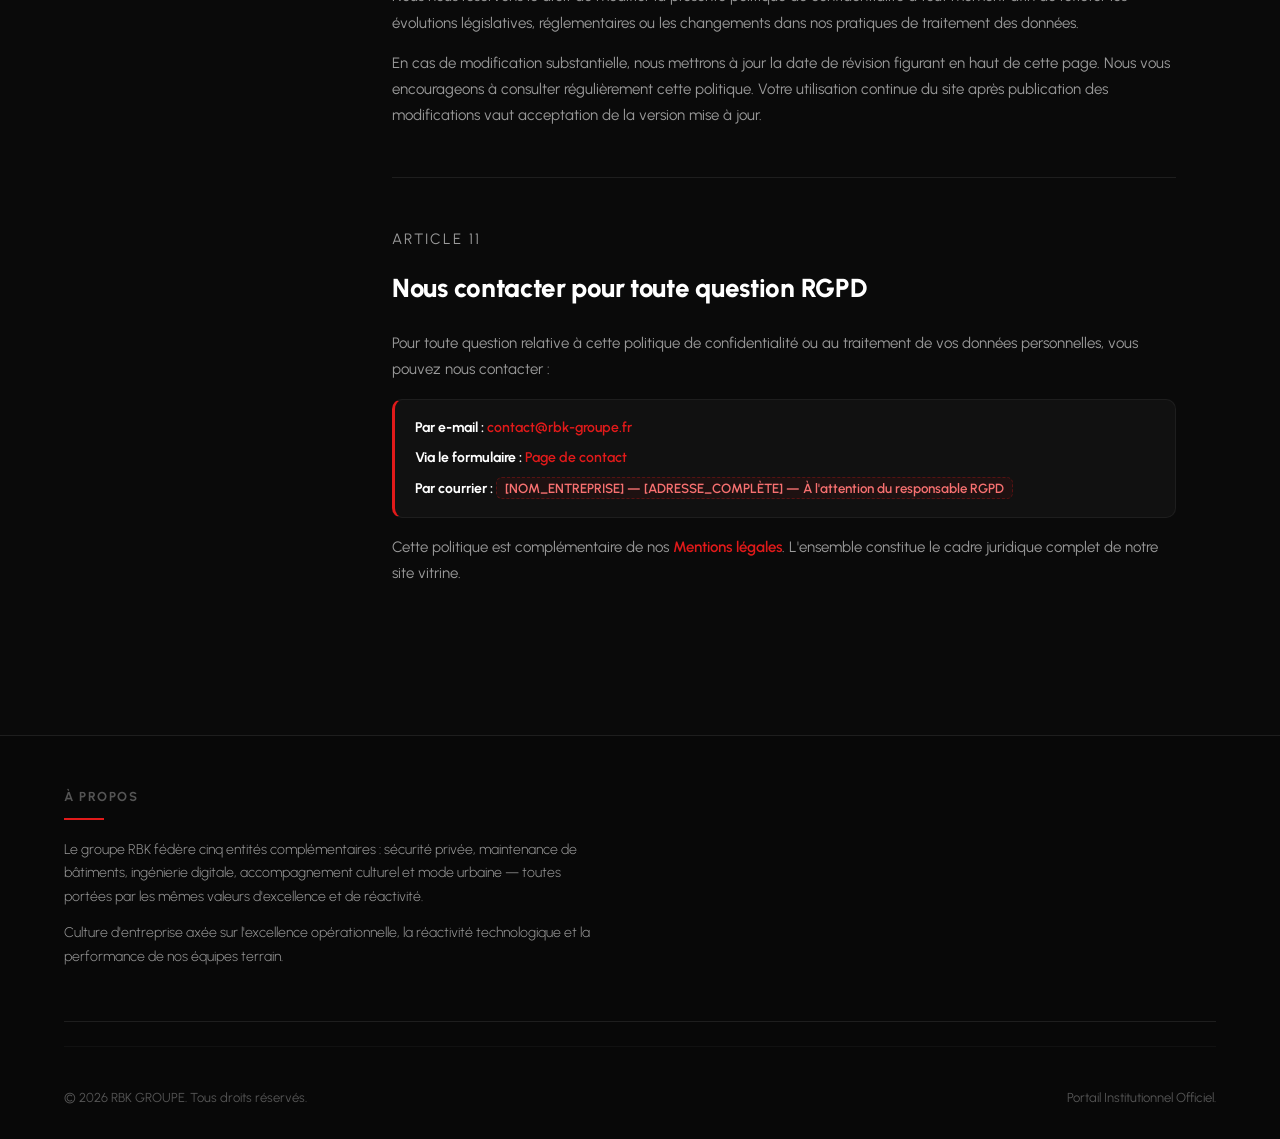
==== commit c8cc6a12: "Add files via upload" ====
--- a/confidentialite.html
+++ b/confidentialite.html
@@ -10,211 +10,7 @@
     <link rel="preconnect" href="https://fonts.gstatic.com" crossorigin>
     <link href="https://fonts.googleapis.com/css2?family=Urbanist:wght@300;400;500;600;700;800;900&display=swap" rel="stylesheet">
     <link rel="stylesheet" href="https://cdnjs.cloudflare.com/ajax/libs/font-awesome/6.5.1/css/all.min.css">
-    <style>
-        :root {
-            --rbk-red: #e11a1a;
-            --rbk-red-dark: #b81414;
-            --rbk-red-glow: rgba(225,26,26,0.18);
-            --bg-dark: #0a0a0a;
-            --bg-card: #111111;
-            --text-light: #ffffff;
-            --text-muted: #9a9a9a;
-            --text-dim: #555555;
-            --border-color: #1e1e1e;
-            --success: #22c55e;
-            --transition: all 0.3s cubic-bezier(0.4,0,0.2,1);
-        }
-        *, *::before, *::after { box-sizing: border-box; margin: 0; padding: 0; }
-        html { scroll-behavior: smooth; }
-        body {
-            font-family: 'Urbanist', sans-serif;
-            background: var(--bg-dark); color: var(--text-light);
-            overflow-x: hidden; line-height: 1.7;
-            display: flex; flex-direction: column; min-height: 100vh;
-        }
-
-        /* HEADER */
-        header {
-            position: fixed; top: 0; left: 0; width: 100%;
-            background: rgba(10,10,10,0.96);
-            backdrop-filter: blur(14px); -webkit-backdrop-filter: blur(14px);
-            border-bottom: 1px solid var(--border-color);
-            z-index: 1000; padding: 12px 4%;
-            display: flex; justify-content: flex-start; align-items: center; gap: 60px;
-        }
-        .logo-container { display: flex; align-items: center; text-decoration: none; flex-shrink: 0; }
-        .rbk-logo-img { height: 95px; width: auto; object-fit: contain; transition: transform 0.3s; }
-        .logo-container:hover .rbk-logo-img { transform: scale(1.03); }
-        nav { display: flex; align-items: center; }
-        nav ul { display: flex; list-style: none; gap: 15px; align-items: center; }
-        nav ul li a {
-            color: var(--text-light); text-decoration: none; font-weight: 500; font-size: 15px;
-            padding: 10px 24px; border-radius: 30px; background: #161616;
-            border: 1px solid #262626; transition: var(--transition); white-space: nowrap;
-        }
-        nav ul li a:hover, nav ul li a.active {
-            background: var(--rbk-red); border-color: var(--rbk-red); color: #fff;
-            box-shadow: 0 4px 18px var(--rbk-red-glow);
-        }
-        .hamburger {
-            display: none; flex-direction: column; gap: 5px; cursor: pointer;
-            padding: 8px; border: 1px solid #2a2a2a; border-radius: 10px;
-            background: #161616; margin-left: auto;
-        }
-        .hamburger span { width: 22px; height: 2px; background: #fff; border-radius: 2px; transition: var(--transition); }
-        .hamburger.active span:nth-child(1) { transform: translateY(7px) rotate(45deg); }
-        .hamburger.active span:nth-child(2) { opacity: 0; }
-        .hamburger.active span:nth-child(3) { transform: translateY(-7px) rotate(-45deg); }
-
-        main { flex-grow: 1; margin-top: 120px; }
-
-        /* HERO */
-        .legal-hero {
-            padding: 60px 5% 40px;
-            border-bottom: 1px solid var(--border-color);
-            background: linear-gradient(180deg, rgba(225,26,26,0.03) 0%, transparent 100%);
-        }
-        .breadcrumb { display: flex; align-items: center; gap: 8px; font-size: 13px; color: var(--text-dim); margin-bottom: 20px; }
-        .breadcrumb a { color: var(--text-dim); text-decoration: none; transition: color 0.2s; }
-        .breadcrumb a:hover { color: var(--rbk-red); }
-        .breadcrumb i { font-size: 10px; }
-        .legal-hero h1 { font-size: clamp(30px, 4vw, 50px); font-weight: 800; letter-spacing: -1px; color: #fff; margin-bottom: 14px; }
-        .legal-hero h1 span { color: var(--rbk-red); }
-        .legal-meta { display: flex; gap: 20px; flex-wrap: wrap; font-size: 13px; color: var(--text-dim); }
-        .legal-meta span { display: flex; align-items: center; gap: 6px; }
-        .legal-meta i { color: var(--rbk-red); font-size: 11px; }
-
-        /* INTRO RGPD (bannière) */
-        .rgpd-intro {
-            max-width: 1200px; margin: 32px auto 0; padding: 0 5%;
-        }
-        .rgpd-banner {
-            background: rgba(34,197,94,0.06);
-            border: 1px solid rgba(34,197,94,0.2);
-            border-left: 3px solid var(--success);
-            border-radius: 12px;
-            padding: 18px 24px;
-            display: flex;
-            align-items: flex-start;
-            gap: 16px;
-            font-size: 14px;
-            color: #86efac;
-            line-height: 1.6;
-        }
-        .rgpd-banner i { font-size: 20px; flex-shrink: 0; margin-top: 1px; }
-        .rgpd-banner strong { color: var(--success); }
-
-        /* LAYOUT */
-        .legal-layout {
-            display: grid;
-            grid-template-columns: 240px 1fr;
-            gap: 48px;
-            max-width: 1200px;
-            margin: 0 auto;
-            padding: 48px 5% 100px;
-        }
-        .toc { position: sticky; top: 140px; align-self: start; }
-        .toc-title { font-size: 11px; font-weight: 700; letter-spacing: 2px; text-transform: uppercase; color: var(--text-dim); margin-bottom: 14px; }
-        .toc ul { list-style: none; }
-        .toc ul li { margin-bottom: 2px; }
-        .toc ul li a {
-            display: block; padding: 7px 12px; font-size: 13px; font-weight: 500;
-            color: var(--text-muted); text-decoration: none; border-radius: 8px;
-            border-left: 2px solid transparent; transition: var(--transition);
-        }
-        .toc ul li a:hover { color: #fff; background: #161616; border-left-color: var(--rbk-red); }
-
-        /* SECTIONS */
-        .legal-content {}
-        .legal-section { margin-bottom: 48px; padding-bottom: 48px; border-bottom: 1px solid var(--border-color); }
-        .legal-section:last-child { border-bottom: none; margin-bottom: 0; }
-        .section-number { font-size: 11px; font-weight: 700; letter-spacing: 2px; text-transform: uppercase; color: var(--rbk-red); margin-bottom: 8px; }
-        .legal-section h2 { font-size: clamp(20px, 2.5vw, 26px); font-weight: 800; color: #fff; margin-bottom: 20px; letter-spacing: -0.3px; }
-        .legal-section h3 { font-size: 16px; font-weight: 700; color: #ddd; margin: 24px 0 10px; }
-        .legal-section p { font-size: 15px; color: var(--text-muted); line-height: 1.75; margin-bottom: 14px; font-weight: 400; }
-        .legal-section p:last-child { margin-bottom: 0; }
-        .legal-section a { color: var(--rbk-red); text-decoration: none; font-weight: 600; }
-        .legal-section a:hover { text-decoration: underline; }
-        .legal-section ul { list-style: none; margin: 12px 0 14px; }
-        .legal-section ul li { font-size: 15px; color: var(--text-muted); padding: 5px 0; padding-left: 20px; position: relative; }
-        .legal-section ul li::before { content: ''; position: absolute; left: 0; top: 14px; width: 6px; height: 6px; border-radius: 50%; background: var(--rbk-red); }
-
-        .info-box {
-            background: var(--bg-card);
-            border: 1px solid var(--border-color);
-            border-left: 3px solid var(--rbk-red);
-            border-radius: 10px; padding: 16px 20px; margin: 16px 0;
-        }
-        .info-box p { margin-bottom: 6px; font-size: 14px; }
-        .info-box p:last-child { margin-bottom: 0; }
-        .info-box strong { color: #fff; }
-
-        /* Tableau récapitulatif */
-        .legal-table { width: 100%; border-collapse: collapse; margin: 16px 0; font-size: 14px; }
-        .legal-table th {
-            text-align: left; padding: 10px 14px;
-            background: #161616; border: 1px solid var(--border-color);
-            color: #fff; font-weight: 700; font-size: 12px;
-            text-transform: uppercase; letter-spacing: 0.5px;
-        }
-        .legal-table td { padding: 11px 14px; border: 1px solid var(--border-color); color: var(--text-muted); vertical-align: top; line-height: 1.5; }
-        .legal-table tr:nth-child(even) td { background: #0d0d0d; }
-
-        /* Droits cards */
-        .rights-grid { display: grid; grid-template-columns: 1fr 1fr; gap: 14px; margin: 20px 0; }
-        .right-card {
-            background: var(--bg-card); border: 1px solid var(--border-color);
-            border-radius: 12px; padding: 16px 18px; transition: var(--transition);
-        }
-        .right-card:hover { border-color: #2e2e2e; }
-        .right-card-header { display: flex; align-items: center; gap: 10px; margin-bottom: 8px; }
-        .right-icon {
-            width: 32px; height: 32px; border-radius: 8px;
-            background: rgba(225,26,26,0.1); border: 1px solid rgba(225,26,26,0.2);
-            display: flex; align-items: center; justify-content: center;
-            font-size: 13px; color: var(--rbk-red); flex-shrink: 0;
-        }
-        .right-card h4 { font-size: 14px; font-weight: 700; color: #fff; }
-        .right-card p { font-size: 13px; color: var(--text-muted); line-height: 1.5; margin: 0; }
-
-        .placeholder { background: rgba(225,26,26,0.06); border: 1px dashed rgba(225,26,26,0.3); border-radius: 6px; padding: 2px 8px; color: #f87171; font-weight: 600; font-size: 0.95em; }
-
-        /* FOOTER */
-        footer { background: #080808; border-top: 1px solid var(--border-color); padding: 50px 5% 30px; }
-        .footer-container { max-width: 1300px; margin: 0 auto; display: grid; grid-template-columns: 1fr 1fr; gap: 60px; padding-bottom: 40px; border-bottom: 1px solid var(--border-color); }
-        .footer-left-content { display: flex; gap: 60px; }
-        .footer-nav-col h4, .footer-about-box h4, .footer-right-content h4 { font-size: 13px; font-weight: 700; letter-spacing: 1.5px; text-transform: uppercase; color: var(--text-dim); margin-bottom: 18px; }
-        .footer-nav-col ul { list-style: none; }
-        .footer-nav-col ul li { margin-bottom: 10px; }
-        .footer-nav-col ul li a { color: var(--text-muted); text-decoration: none; font-size: 14px; transition: color 0.2s; }
-        .footer-nav-col ul li a:hover { color: var(--rbk-red); }
-        .footer-about-box p { color: var(--text-muted); font-size: 14px; line-height: 1.7; font-weight: 300; margin-bottom: 12px; }
-        .footer-right-content p { color: var(--text-muted); font-size: 14px; margin-bottom: 18px; }
-        .social-links { display: flex; gap: 10px; }
-        .social-btn { width: 42px; height: 42px; border-radius: 11px; background: var(--bg-card); border: 1px solid var(--border-color); color: var(--text-muted); display: flex; align-items: center; justify-content: center; font-size: 16px; text-decoration: none; transition: var(--transition); }
-        .social-btn:hover { background: var(--rbk-red); border-color: var(--rbk-red); color: #fff; transform: translateY(-2px); }
-        .footer-bottom { max-width: 1300px; margin: 24px auto 0; display: flex; justify-content: space-between; align-items: center; flex-wrap: wrap; gap: 8px; }
-        .footer-bottom p { font-size: 13px; color: var(--text-dim); }
-        .back-to-top { position: fixed; bottom: 30px; right: 30px; width: 44px; height: 44px; background: var(--rbk-red); color: #fff; border: none; border-radius: 12px; cursor: pointer; display: flex; align-items: center; justify-content: center; font-size: 15px; opacity: 0; transform: translateY(20px); transition: var(--transition); z-index: 500; }
-        .back-to-top.visible { opacity: 1; transform: translateY(0); }
-        .back-to-top:hover { background: var(--rbk-red-dark); box-shadow: 0 8px 20px rgba(225,26,26,0.4); }
-
-        @media (max-width: 900px) { .legal-layout { grid-template-columns: 1fr; } .toc { position: static; display: none; } .rights-grid { grid-template-columns: 1fr; } }
-        @media (max-width: 768px) {
-            header { gap: 0; padding: 10px 4%; }
-            .rbk-logo-img { height: 70px; }
-            nav { display: none; position: fixed; top: 92px; left: 0; right: 0; bottom: 0; background: rgba(10,10,10,0.98); padding: 30px 5%; overflow-y: auto; flex-direction: column; align-items: flex-start; }
-            nav.open { display: flex; }
-            nav ul { flex-direction: column; width: 100%; gap: 8px; }
-            nav ul li a { display: block; padding: 14px 20px; border-radius: 14px; font-size: 17px; }
-            .hamburger { display: flex; }
-            main { margin-top: 92px; }
-            .legal-hero { padding: 40px 5% 28px; }
-            .footer-container { grid-template-columns: 1fr; gap: 32px; }
-            .footer-left-content { flex-direction: column; gap: 24px; }
-            .footer-bottom { flex-direction: column; text-align: center; }
-        }
-    </style>
+    <link rel="stylesheet" href="style.css">
 </head>
 <body>
 
@@ -227,8 +23,6 @@
         <ul>
             <li><a href="index.html">Accueil</a></li>
             <li><a href="contact.html">Contact</a></li>
-            <li><a href="mentions-legales.html">Mentions légales</a></li>
-            <li><a href="confidentialite.html" class="active">Confidentialité</a></li>
         </ul>
     </nav>
     <button class="hamburger" id="hamburger" aria-label="Menu" aria-expanded="false">
@@ -674,29 +468,12 @@
 <footer>
     <div class="footer-container">
         <div class="footer-left-content">
-            <div class="footer-nav-col">
-                <h4>Informations</h4>
-                <ul>
-                    <li><a href="mentions-legales.html">Mentions légales</a></li>
-                    <li><a href="confidentialite.html">Politique de confidentialité</a></li>
-                    <li><a href="#">Conditions d'utilisation</a></li>
-                </ul>
-            </div>
             <div class="footer-about-box">
                 <h4>À propos</h4>
-                <p>Le groupe RBK fédère cinq entités complémentaires portées par les mêmes valeurs d'excellence et de réactivité.</p>
-            </div>
-        </div>
-        <div class="footer-right-content">
-            <h4>Nos réseaux</h4>
-            <p>Suivez l'actualité du Groupe RBK :</p>
-            <div class="social-links">
-                <a href="#" class="social-btn" aria-label="LinkedIn"><i class="fa-brands fa-linkedin-in"></i></a>
-                <a href="#" class="social-btn" aria-label="Instagram"><i class="fa-brands fa-instagram"></i></a>
-                <a href="#" class="social-btn" aria-label="TikTok"><i class="fa-brands fa-tiktok"></i></a>
-            </div>
-        </div>
-    </div>
+                <p>Le groupe RBK fédère cinq entités complémentaires : sécurité privée, maintenance de bâtiments, ingénierie digitale, accompagnement culturel et mode urbaine — toutes portées par les mêmes valeurs d'excellence et de réactivité.</p>
+                    <p>Culture d'entreprise axée sur l'excellence opérationnelle, la réactivité technologique et la performance de nos équipes terrain.</p>
+            </div>
+        </div></div>
     <div class="footer-bottom">
         <p>&copy; 2026 RBK GROUPE. Tous droits réservés.</p>
         <p>Portail Institutionnel Officiel.</p>
--- a/style.css
+++ b/style.css
@@ -0,0 +1,1995 @@
+/* ==========================================================
+   STYLE.CSS — RBK GROUPE
+   Feuille de styles globale — toutes pages
+   ========================================================== */
+
+
+/* ----------------------------------------------------------
+   1. VARIABLES, RESET & BASE
+   ---------------------------------------------------------- */
+
+        /* BASE & THEME */
+        :root {
+            --rbk-red: #e11a1a;      
+            --rbk-grey: #4a4a4a;     
+            --bg-dark: #0a0a0a;      
+            --bg-card: #121212;      
+            --text-light: #ffffff;
+            --text-muted: #aaaaaa;
+            --border-color: #222222;
+        }
+
+        * {
+            box-sizing: border-box;
+            margin: 0;
+            padding: 0;
+            scroll-behavior: smooth;
+        }
+
+        body {
+            font-family: 'Urbanist', sans-serif;
+            background-color: var(--bg-dark);
+            color: var(--text-light);
+            overflow-x: hidden;
+            line-height: 1.6;
+        }
+
+        /* HEADER OPTIMISÉ : Onglets proches du logo */
+        header {
+            position: fixed;
+            top: 0;
+            left: 0;
+            width: 100%;
+            background: rgba(10, 10, 10, 0.95);
+            backdrop-filter: blur(12px);
+            border-bottom: 1px solid var(--border-color);
+            z-index: 1000;
+            padding: 12px 4%;
+            display: flex;
+            justify-content: flex-start; /* Aligne tout à gauche */
+            align-items: center;
+            gap: 60px; /* Espace contrôlé entre le logo et les onglets */
+        }
+
+        .logo-container {
+            display: flex;
+            align-items: center;
+            text-decoration: none;
+            flex-shrink: 0;
+        }
+
+        .rbk-logo-img {
+            height: 95px; /* Logo plus grand et imposant */
+            width: auto;
+            object-fit: contain;
+            transition: transform 0.3s ease;
+        }
+
+        .logo-container:hover .rbk-logo-img {
+            transform: scale(1.03);
+        }
+
+        nav {
+            display: flex;
+            align-items: center;
+        }
+
+        nav ul {
+            display: flex;
+            list-style: none;
+            gap: 15px;
+            align-items: center;
+        }
+
+        nav ul li a {
+            color: var(--text-light);
+            text-decoration: none;
+            font-weight: 500;
+            font-size: 15px;
+            padding: 10px 24px;
+            border-radius: 30px;
+            background: #161616;
+            border: 1px solid #262626;
+            transition: all 0.3s ease;
+            text-transform: capitalize;
+            white-space: nowrap;
+        }
+
+        nav ul li a:hover, nav ul li a.active {
+            background: var(--rbk-red);
+            border-color: var(--rbk-red);
+            color: #ffffff;
+            box-shadow: 0 4px 15px rgba(225, 26, 26, 0.3);
+        }
+
+        /* MENU DÉROULANT */
+        .nav-dropdown {
+            position: relative;
+        }
+
+        .nav-dropdown > a {
+            display: flex;
+            align-items: center;
+            gap: 7px;
+        }
+
+        .nav-dropdown > a .dropdown-arrow {
+            font-size: 11px;
+            transition: transform 0.35s ease;
+        }
+
+        .nav-dropdown:hover > a .dropdown-arrow,
+        .nav-dropdown.open > a .dropdown-arrow {
+            transform: rotate(180deg);
+        }
+
+        .dropdown-menu {
+            position: absolute;
+            top: 100%;
+            left: 50%;
+            transform: translateX(-50%) translateY(-8px);
+            background: #121212;
+            border: 1px solid #2a2a2a;
+            border-radius: 18px;
+            padding: 10px;
+            padding-top: 20px;
+            margin-top: -8px; 
+            min-width: 230px;
+            opacity: 0;
+            visibility: hidden;
+            pointer-events: none;
+            transition: opacity 0.3s ease, transform 0.3s cubic-bezier(0.25, 1, 0.5, 1), visibility 0.3s;
+            z-index: 2000;
+            box-shadow: 0 20px 50px rgba(0,0,0,0.6), 0 0 0 1px rgba(255,255,255,0.03);
+        }
+
+        .nav-dropdown:hover .dropdown-menu,
+        .nav-dropdown.open .dropdown-menu {
+            opacity: 1;
+            visibility: visible;
+            pointer-events: auto;
+            transform: translateX(-50%) translateY(0);
+        }
+
+        .dropdown-menu a {
+            display: flex !important;
+            align-items: center !important;
+            gap: 12px !important;
+            padding: 12px 16px !important;
+            border-radius: 12px !important;
+            background: transparent !important;
+            border: none !important;
+            color: var(--text-muted) !important;
+            font-size: 14px !important;
+            font-weight: 500 !important;
+            text-decoration: none !important;
+            transition: all 0.2s ease !important;
+            white-space: nowrap !important;
+        }
+
+        .dropdown-menu a:hover {
+            background: #1e1e1e !important;
+            color: #ffffff !important;
+            border: none !important;
+        }
+
+        .dropdown-menu a .service-icon {
+            width: 32px;
+            height: 32px;
+            border-radius: 8px;
+            background: #1a1a1a;
+            border: 1px solid #2a2a2a;
+            display: flex;
+            align-items: center;
+            justify-content: center;
+            font-size: 13px;
+            color: var(--rbk-red);
+            flex-shrink: 0;
+        }
+
+        .dropdown-menu a:hover .service-icon {
+            background: var(--rbk-red);
+            color: #ffffff;
+            border-color: var(--rbk-red);
+        }
+
+        .dropdown-divider {
+            height: 1px;
+            background: #222;
+            margin: 6px 8px;
+        }
+
+        /* SECTION HERO */
+        .hero {
+            height: 90vh;
+            display: flex;
+            flex-direction: column;
+            justify-content: center;
+            align-items: center;
+            text-align: center;
+            padding: 0 6%;
+            background: radial-gradient(circle at center, #1c1111 0%, var(--bg-dark) 80%);
+            position: relative;
+            margin-top: 100px;
+        }
+
+        .hero h1 {
+            font-size: 72px;
+            font-weight: 800;
+            margin-bottom: 20px;
+            letter-spacing: -1.5px;
+            opacity: 0;
+            transform: translateY(30px);
+            animation: heroLoad 1s cubic-bezier(0.25, 1, 0.5, 1) forwards;
+        }
+
+        .hero h1 span {
+            color: var(--rbk-red);
+        }
+
+        .hero p {
+            font-size: 22px;
+            color: var(--text-muted);
+            max-width: 750px;
+            margin-bottom: 45px;
+            font-weight: 300;
+            opacity: 0;
+            transform: translateY(20px);
+            animation: heroLoad 1s cubic-bezier(0.25, 1, 0.5, 1) 0.2s forwards;
+        }
+
+        .hero .btn-main {
+            opacity: 0;
+            transform: translateY(15px);
+            animation: heroLoad 1s cubic-bezier(0.25, 1, 0.5, 1) 0.4s forwards;
+        }
+
+        @keyframes heroLoad {
+            to { opacity: 1; transform: translateY(0); }
+        }
+
+        .scroll-indicator {
+            position: absolute;
+            bottom: 30px;
+            font-size: 14px;
+            color: var(--text-muted);
+            animation: bounce 2s infinite;
+            text-align: center;
+        }
+
+        /* SECTION PRÉSENTATION */
+        .section-presentation-container {
+            padding: 120px 4% 140px 4%;
+            width: 100%;
+        }
+
+        .section-header {
+            margin-bottom: 30px;
+            text-align: center;
+        }
+
+        .section-header h2 {
+            font-size: 54px;
+            font-weight: 800;
+            color: #ffffff;
+        }
+
+        .presentation-intro-text {
+            font-size: 22px;
+            color: var(--text-muted);
+            max-width: 1200px;
+            margin: 0 auto 90px auto;
+            text-align: center;
+            line-height: 1.8;
+            font-weight: 300;
+        }
+
+        .services-vertical-stack {
+            display: flex;
+            flex-direction: column;
+            gap: 140px;
+        }
+
+        .service-row {
+            display: grid;
+            grid-template-columns: 1fr 1fr;
+            gap: 8%;
+            align-items: center;
+            padding: 0 2%;
+        }
+
+        .block-image-container {
+            width: 100%;
+            height: 480px;
+            background: #111111;
+            border-radius: 32px;
+            overflow: hidden;
+            border: 1px solid #1f1f1f;
+        }
+
+        .block-image-container img {
+            width: 100%;
+            height: 100%;
+            object-fit: cover;
+            transition: transform 0.6s ease;
+        }
+
+        .service-row:hover .block-image-container img {
+            transform: scale(1.03);
+        }
+
+        .block-text-content {
+            display: flex;
+            flex-direction: column;
+            justify-content: center;
+        }
+
+        .block-text-content h3 {
+            font-size: 44px;
+            margin-bottom: 25px;
+            font-weight: 800;
+            color: #ffffff;
+        }
+
+        .block-text-content h3::after {
+            content: '';
+            display: block;
+            width: 70px;
+            height: 4px;
+            background: var(--rbk-red);
+            margin-top: 15px;
+        }
+
+        .block-text-content p {
+            color: var(--text-muted);
+            font-size: 19px;
+            line-height: 1.8;
+            margin-bottom: 40px;
+            font-weight: 300;
+        }
+
+        .btn-discover {
+            align-self: flex-start;
+            background: #161616;
+            color: #ffffff;
+            border: 1px solid #333;
+            padding: 14px 40px;
+            border-radius: 30px;
+            text-decoration: none;
+            font-weight: 600;
+            font-size: 14px;
+            text-transform: uppercase;
+            letter-spacing: 1px;
+            transition: all 0.3s ease;
+        }
+
+        .btn-discover:hover {
+            background: var(--rbk-red);
+            border-color: var(--rbk-red);
+            box-shadow: 0 5px 20px rgba(225, 26, 26, 0.4);
+            transform: translateY(-2px);
+        }
+
+        .btn-main {
+            display: inline-block;
+            background-color: var(--rbk-red);
+            color: white;
+            padding: 14px 36px;
+            border-radius: 30px;
+            text-decoration: none;
+            font-weight: 600;
+            text-transform: uppercase;
+            letter-spacing: 1px;
+            transition: all 0.3s ease;
+        }
+
+        .btn-main:hover {
+            transform: translateY(-3px);
+            box-shadow: 0 10px 20px rgba(225, 26, 26, 0.4);
+        }
+
+        /* SCROLL REVEAL EFFECTS */
+        .reveal {
+            opacity: 0;
+            transition: opacity 1s cubic-bezier(0.215, 0.61, 0.355, 1), transform 1s cubic-bezier(0.215, 0.61, 0.355, 1);
+            will-change: transform, opacity;
+        }
+
+        .reveal-left { transform: translateX(-60px); }
+        .reveal-right { transform: translateX(60px); }
+        .reveal-up { transform: translateY(50px); }
+        .reveal.active { opacity: 1; transform: translate(0); }
+        .delay-1 { transition-delay: 0.15s; }
+
+        /* BACK TO TOP */
+        .back-to-top {
+            position: fixed;
+            bottom: 30px;
+            left: 30px;
+            width: 50px;
+            height: 50px;
+            border-radius: 50%;
+            background-color: var(--rbk-red);
+            color: #ffffff;
+            border: none;
+            display: flex;
+            align-items: center;
+            justify-content: center;
+            font-size: 18px;
+            cursor: pointer;
+            z-index: 999;
+            opacity: 0;
+            visibility: hidden;
+            transform: translateY(20px);
+            transition: all 0.4s cubic-bezier(0.25, 1, 0.5, 1);
+            box-shadow: 0 4px 15px rgba(225, 26, 26, 0.4);
+        }
+
+        .back-to-top.visible {
+            opacity: 1;
+            visibility: visible;
+            transform: translateY(0);
+        }
+
+        .back-to-top:hover {
+            transform: translateY(-5px);
+            background-color: #ff3333;
+        }
+
+        /* FOOTER */
+        footer {
+            background: #050505;
+            padding: 100px 6% 50px 6%;
+            border-top: 1px solid var(--border-color);
+        }
+
+        .footer-container {
+            max-width: 100%;
+            margin: 0 auto;
+            display: grid;
+            grid-template-columns: 1.5fr 1fr;
+            gap: 100px;
+            margin-bottom: 80px;
+        }
+
+        .footer-left-content {
+            display: grid;
+            grid-template-columns: 1fr 1.2fr;
+            gap: 60px;
+        }
+
+        .footer-nav-col h4, .footer-right-content h4, .footer-about-box h4 {
+            font-size: 20px;
+            color: #ffffff;
+            margin-bottom: 30px;
+            text-transform: uppercase;
+            letter-spacing: 1px;
+            position: relative;
+            padding-bottom: 12px;
+        }
+
+        .footer-nav-col h4::after, .footer-right-content h4::after, .footer-about-box h4::after {
+            content: '';
+            position: absolute;
+            left: 0;
+            bottom: 0;
+            width: 40px;
+            height: 2px;
+            background: var(--rbk-red);
+        }
+
+        .footer-nav-col ul { list-style: none; }
+        .footer-nav-col ul li { margin-bottom: 18px; }
+        .footer-nav-col ul li a {
+            color: var(--text-muted);
+            text-decoration: none;
+            font-size: 16px;
+            transition: color 0.3s ease;
+        }
+        .footer-nav-col ul li a:hover { color: var(--rbk-red); }
+
+        .footer-about-box { color: var(--text-muted); font-size: 16px; }
+        .footer-about-box p { margin-bottom: 25px; }
+
+        .footer-right-content {
+            display: flex;
+            flex-direction: column;
+            align-items: flex-start;
+        }
+
+        .footer-right-content p { color: var(--text-muted); font-size: 16px; margin-bottom: 30px; }
+        .social-links { display: flex; gap: 20px; }
+
+        .social-btn {
+            width: 56px;
+            height: 56px;
+            background: #111111;
+            border: 1px solid #222222;
+            border-radius: 50%;
+            display: flex;
+            align-items: center;
+            justify-content: center;
+            color: var(--text-light);
+            text-decoration: none;
+            font-size: 22px;
+            transition: all 0.3s ease;
+        }
+
+        .social-btn:hover {
+            background: var(--rbk-red);
+            border-color: var(--rbk-red);
+            transform: translateY(-4px);
+            box-shadow: 0 8px 20px rgba(225, 26, 26, 0.4);
+        }
+
+        .footer-bottom {
+            border-top: 1px solid #111111;
+            padding-top: 40px;
+            display: flex;
+            justify-content: space-between;
+            align-items: center;
+            color: var(--rbk-grey);
+            font-size: 15px;
+        }
+
+        @keyframes bounce {
+            0%, 20%, 50%, 80%, 100% { transform: translateY(0); }
+            40% { transform: translateY(-10px); }
+            60% { transform: translateY(-5px); }
+        }
+
+        /* RESPONSIVE */
+        @media (max-width: 1024px) {
+            header { padding: 15px 4%; gap: 30px; }
+            nav ul { gap: 10px; }
+            nav ul li a { padding: 8px 16px; font-size: 14px; }
+            .service-row { grid-template-columns: 1fr; gap: 50px; }
+            .block-image-container { height: 380px; }
+        }
+
+        @media (max-width: 768px) {
+            header { flex-direction: column; gap: 15px; justify-content: center; }
+            nav ul { justify-content: center; flex-wrap: wrap; }
+            .hero h1 { font-size: 48px; }
+            .footer-left-content { grid-template-columns: 1fr; }
+            .footer-container { grid-template-columns: 1fr; gap: 50px; }
+        }
+    
+
+/* ----------------------------------------------------------
+   2. STYLES PAGE CONTACT
+   ---------------------------------------------------------- */
+
+        /* =========================================
+           BASE & VARIABLES (cohérence avec index)
+        ========================================= */
+        :root {
+            --rbk-red: #e11a1a;
+            --rbk-red-dark: #b81414;
+            --rbk-red-glow: rgba(225, 26, 26, 0.25);
+            --rbk-grey: #4a4a4a;
+            --bg-dark: #0a0a0a;
+            --bg-card: #111111;
+            --bg-card-hover: #161616;
+            --text-light: #ffffff;
+            --text-muted: #9a9a9a;
+            --text-dim: #666666;
+            --border-color: #1e1e1e;
+            --border-hover: #2e2e2e;
+            --success: #22c55e;
+            --error: #ef4444;
+            --transition: all 0.3s cubic-bezier(0.4, 0, 0.2, 1);
+        }
+
+        *, *::before, *::after {
+            box-sizing: border-box;
+            margin: 0;
+            padding: 0;
+        }
+
+        html { scroll-behavior: smooth; }
+
+        body {
+            font-family: 'Urbanist', sans-serif;
+            background-color: var(--bg-dark);
+            color: var(--text-light);
+            overflow-x: hidden;
+            line-height: 1.65;
+            display: flex;
+            flex-direction: column;
+            min-height: 100vh;
+        }
+
+        /* =========================================
+           HEADER — identique index
+        ========================================= */
+        header {
+            position: fixed;
+            top: 0; left: 0;
+            width: 100%;
+            background: rgba(10, 10, 10, 0.96);
+            backdrop-filter: blur(14px);
+            -webkit-backdrop-filter: blur(14px);
+            border-bottom: 1px solid var(--border-color);
+            z-index: 1000;
+            padding: 12px 4%;
+            display: flex;
+            justify-content: flex-start;
+            align-items: center;
+            gap: 60px;
+        }
+
+        .logo-container {
+            display: flex;
+            align-items: center;
+            text-decoration: none;
+            flex-shrink: 0;
+        }
+
+        .rbk-logo-img {
+            height: 95px;
+            width: auto;
+            object-fit: contain;
+            transition: transform 0.3s ease;
+        }
+        .logo-container:hover .rbk-logo-img { transform: scale(1.03); }
+
+        nav { display: flex; align-items: center; }
+
+        nav ul {
+            display: flex;
+            list-style: none;
+            gap: 15px;
+            align-items: center;
+        }
+
+        nav ul li a {
+            color: var(--text-light);
+            text-decoration: none;
+            font-weight: 500;
+            font-size: 15px;
+            padding: 10px 24px;
+            border-radius: 30px;
+            background: #161616;
+            border: 1px solid #262626;
+            transition: var(--transition);
+            white-space: nowrap;
+        }
+
+        nav ul li a:hover,
+        nav ul li a.active {
+            background: var(--rbk-red);
+            border-color: var(--rbk-red);
+            color: #fff;
+            box-shadow: 0 4px 18px var(--rbk-red-glow);
+        }
+
+        /* Dropdown */
+        .nav-dropdown { position: relative; }
+        .nav-dropdown > a { display: flex; align-items: center; gap: 7px; }
+        .nav-dropdown > a .dropdown-arrow { font-size: 11px; transition: transform 0.35s ease; }
+        .nav-dropdown:hover > a .dropdown-arrow,
+        .nav-dropdown.open > a .dropdown-arrow { transform: rotate(180deg); }
+
+        .dropdown-menu {
+            position: absolute;
+            top: 100%; left: 50%;
+            transform: translateX(-50%) translateY(-8px);
+            background: #121212;
+            border: 1px solid #2a2a2a;
+            border-radius: 18px;
+            padding: 10px; padding-top: 20px;
+            margin-top: -8px;
+            min-width: 230px;
+            opacity: 0; visibility: hidden; pointer-events: none;
+            transition: opacity 0.3s ease, transform 0.3s cubic-bezier(0.25, 1, 0.5, 1), visibility 0.3s;
+            z-index: 2000;
+            box-shadow: 0 20px 50px rgba(0,0,0,0.6), 0 0 0 1px rgba(255,255,255,0.03);
+        }
+        .nav-dropdown:hover .dropdown-menu,
+        .nav-dropdown.open .dropdown-menu {
+            opacity: 1; visibility: visible; pointer-events: auto;
+            transform: translateX(-50%) translateY(0);
+        }
+        .dropdown-menu a {
+            display: flex !important; align-items: center !important; gap: 12px !important;
+            padding: 12px 16px !important; border-radius: 12px !important;
+            background: transparent !important; border: none !important;
+            color: var(--text-muted) !important; font-size: 14px !important;
+            font-weight: 500 !important; text-decoration: none !important;
+            transition: all 0.2s ease !important; white-space: nowrap !important;
+        }
+        .dropdown-menu a:hover { background: #1e1e1e !important; color: #fff !important; }
+        .dropdown-menu a .service-icon {
+            width: 32px; height: 32px; border-radius: 8px;
+            background: #1a1a1a; border: 1px solid #2a2a2a;
+            display: flex; align-items: center; justify-content: center;
+            font-size: 13px; color: var(--rbk-red); flex-shrink: 0;
+        }
+        .dropdown-menu a:hover .service-icon {
+            background: var(--rbk-red); color: #fff; border-color: var(--rbk-red);
+        }
+        .dropdown-divider { height: 1px; background: #222; margin: 6px 8px; }
+
+        /* Hamburger mobile */
+        .hamburger {
+            display: none;
+            flex-direction: column;
+            gap: 5px;
+            cursor: pointer;
+            padding: 8px;
+            border: 1px solid #2a2a2a;
+            border-radius: 10px;
+            background: #161616;
+            margin-left: auto;
+        }
+        .hamburger span {
+            width: 22px; height: 2px;
+            background: var(--text-light);
+            border-radius: 2px;
+            transition: var(--transition);
+        }
+        .hamburger.active span:nth-child(1) { transform: translateY(7px) rotate(45deg); }
+        .hamburger.active span:nth-child(2) { opacity: 0; }
+        .hamburger.active span:nth-child(3) { transform: translateY(-7px) rotate(-45deg); }
+
+        /* =========================================
+           MAIN LAYOUT
+        ========================================= */
+        main {
+            flex-grow: 1;
+            margin-top: 120px;
+        }
+
+        /* =========================================
+           HERO CONTACT
+        ========================================= */
+        .contact-hero {
+            padding: 70px 5% 50px;
+            text-align: center;
+            position: relative;
+            overflow: hidden;
+        }
+
+        .contact-hero::before {
+            content: '';
+            position: absolute;
+            top: -120px; left: 50%;
+            transform: translateX(-50%);
+            width: 600px; height: 600px;
+            background: radial-gradient(circle, rgba(225, 26, 26, 0.08) 0%, transparent 70%);
+            pointer-events: none;
+        }
+
+        .hero-label {
+            display: inline-flex;
+            align-items: center;
+            gap: 8px;
+            font-size: 12px;
+            font-weight: 600;
+            letter-spacing: 2px;
+            text-transform: uppercase;
+            color: var(--rbk-red);
+            background: rgba(225, 26, 26, 0.08);
+            border: 1px solid rgba(225, 26, 26, 0.2);
+            border-radius: 50px;
+            padding: 6px 16px;
+            margin-bottom: 24px;
+        }
+
+        .hero-label i { font-size: 10px; }
+
+        .contact-hero h1 {
+            font-size: clamp(36px, 5.5vw, 64px);
+            font-weight: 800;
+            line-height: 1.1;
+            letter-spacing: -1px;
+            color: #fff;
+            margin-bottom: 20px;
+        }
+
+        .contact-hero h1 span { color: var(--rbk-red); }
+
+        .contact-hero .hero-sub {
+            font-size: clamp(16px, 1.6vw, 19px);
+            color: var(--text-muted);
+            font-weight: 300;
+            max-width: 580px;
+            margin: 0 auto 40px;
+        }
+
+        /* Badges disponibilité */
+        .availability-badges {
+            display: flex;
+            gap: 12px;
+            justify-content: center;
+            flex-wrap: wrap;
+        }
+
+        .badge {
+            display: inline-flex;
+            align-items: center;
+            gap: 7px;
+            padding: 8px 18px;
+            border-radius: 50px;
+            background: var(--bg-card);
+            border: 1px solid var(--border-color);
+            font-size: 13px;
+            font-weight: 500;
+            color: var(--text-muted);
+        }
+
+        .badge .dot {
+            width: 7px; height: 7px;
+            border-radius: 50%;
+            background: var(--success);
+            box-shadow: 0 0 6px var(--success);
+            animation: pulse-dot 2s infinite;
+        }
+
+        @keyframes pulse-dot {
+            0%, 100% { opacity: 1; transform: scale(1); }
+            50% { opacity: 0.7; transform: scale(1.3); }
+        }
+
+        /* =========================================
+           CONTACT GRID PRINCIPALE
+        ========================================= */
+        .contact-section {
+            padding: 20px 5% 100px;
+            max-width: 1300px;
+            margin: 0 auto;
+            width: 100%;
+        }
+
+        .contact-grid {
+            display: grid;
+            grid-template-columns: 420px 1fr;
+            gap: 40px;
+            align-items: start;
+        }
+
+        /* =========================================
+           COLONNE GAUCHE — Infos & Carte
+        ========================================= */
+        .info-column {
+            display: flex;
+            flex-direction: column;
+            gap: 20px;
+        }
+
+        .info-card {
+            background: var(--bg-card);
+            border: 1px solid var(--border-color);
+            border-radius: 20px;
+            overflow: hidden;
+            transition: var(--transition);
+        }
+        .info-card:hover { border-color: var(--border-hover); }
+
+        .info-card-header {
+            padding: 22px 24px 16px;
+            border-bottom: 1px solid var(--border-color);
+            display: flex;
+            align-items: center;
+            gap: 12px;
+        }
+
+        .info-card-header .header-icon {
+            width: 38px; height: 38px;
+            border-radius: 10px;
+            background: rgba(225, 26, 26, 0.1);
+            border: 1px solid rgba(225, 26, 26, 0.2);
+            display: flex;
+            align-items: center;
+            justify-content: center;
+            font-size: 14px;
+            color: var(--rbk-red);
+            flex-shrink: 0;
+        }
+
+        .info-card-header h3 {
+            font-size: 15px;
+            font-weight: 700;
+            color: #fff;
+            letter-spacing: 0.3px;
+        }
+
+        .info-card-body { padding: 20px 24px; }
+
+        /* Ligne d'info contact */
+        .contact-row {
+            display: flex;
+            align-items: flex-start;
+            gap: 14px;
+            padding: 14px 0;
+            border-bottom: 1px solid var(--border-color);
+            text-decoration: none;
+            transition: var(--transition);
+        }
+
+        .contact-row:last-child { border-bottom: none; padding-bottom: 0; }
+        .contact-row:first-child { padding-top: 0; }
+
+        a.contact-row:hover { transform: translateX(4px); }
+        a.contact-row:hover .row-label { color: var(--rbk-red); }
+
+        .row-icon {
+            width: 36px; height: 36px;
+            border-radius: 9px;
+            background: #1a1a1a;
+            border: 1px solid #252525;
+            display: flex;
+            align-items: center;
+            justify-content: center;
+            font-size: 13px;
+            color: var(--rbk-red);
+            flex-shrink: 0;
+            margin-top: 2px;
+        }
+
+        .row-content { flex: 1; }
+
+        .row-sup {
+            font-size: 11px;
+            font-weight: 600;
+            letter-spacing: 1.5px;
+            text-transform: uppercase;
+            color: var(--text-dim);
+            margin-bottom: 3px;
+        }
+
+        .row-label {
+            font-size: 15px;
+            font-weight: 600;
+            color: #fff;
+            transition: color 0.2s;
+        }
+
+        .row-sub {
+            font-size: 13px;
+            color: var(--text-muted);
+            margin-top: 2px;
+        }
+
+        /* Horaires */
+        .hours-grid {
+            display: grid;
+            grid-template-columns: 1fr auto;
+            gap: 6px 12px;
+        }
+
+        .hours-day { font-size: 14px; color: var(--text-muted); font-weight: 400; }
+        .hours-time {
+            font-size: 14px;
+            color: #fff;
+            font-weight: 600;
+            text-align: right;
+            white-space: nowrap;
+        }
+        .hours-closed { color: var(--text-dim); }
+        .hours-separator {
+            grid-column: 1 / -1;
+            height: 1px;
+            background: var(--border-color);
+            margin: 6px 0;
+        }
+
+        /* Open now badge */
+        .open-now-badge {
+            display: inline-flex;
+            align-items: center;
+            gap: 6px;
+            font-size: 12px;
+            font-weight: 600;
+            color: var(--success);
+            background: rgba(34, 197, 94, 0.08);
+            border: 1px solid rgba(34, 197, 94, 0.2);
+            border-radius: 50px;
+            padding: 4px 12px;
+            margin-bottom: 14px;
+        }
+        .open-now-badge .dot { width: 6px; height: 6px; border-radius: 50%; background: var(--success); }
+
+        /* Carte */
+        .map-container {
+            position: relative;
+            border-radius: 16px;
+            overflow: hidden;
+            border: 1px solid var(--border-color);
+            background: #0d0d0d;
+            aspect-ratio: 4/3;
+        }
+
+        .map-container iframe {
+            width: 100%;
+            height: 100%;
+            border: none;
+            display: block;
+            filter: grayscale(0.3) contrast(1.05);
+        }
+
+        .map-overlay-btn {
+            position: absolute;
+            bottom: 12px;
+            right: 12px;
+            display: inline-flex;
+            align-items: center;
+            gap: 8px;
+            padding: 10px 16px;
+            background: var(--rbk-red);
+            color: #fff;
+            font-family: 'Urbanist', sans-serif;
+            font-size: 13px;
+            font-weight: 700;
+            border-radius: 10px;
+            text-decoration: none;
+            transition: var(--transition);
+            box-shadow: 0 4px 16px rgba(0,0,0,0.5);
+            z-index: 10;
+        }
+        .map-overlay-btn:hover {
+            background: var(--rbk-red-dark);
+            transform: translateY(-2px);
+            box-shadow: 0 8px 24px rgba(225,26,26,0.4);
+        }
+
+        /* =========================================
+           COLONNE DROITE — Formulaire
+        ========================================= */
+        .form-column {}
+
+        .form-card {
+            background: var(--bg-card);
+            border: 1px solid var(--border-color);
+            border-radius: 24px;
+            overflow: hidden;
+        }
+
+        .form-card-header {
+            padding: 32px 36px 28px;
+            border-bottom: 1px solid var(--border-color);
+            background: linear-gradient(135deg, rgba(225,26,26,0.04) 0%, transparent 60%);
+        }
+
+        .form-card-header h2 {
+            font-size: 26px;
+            font-weight: 800;
+            color: #fff;
+            margin-bottom: 8px;
+            letter-spacing: -0.3px;
+        }
+
+        .form-card-header p {
+            font-size: 15px;
+            color: var(--text-muted);
+            font-weight: 400;
+        }
+
+        .form-card-body { padding: 32px 36px 36px; }
+
+        /* Champs */
+        .form-row {
+            display: grid;
+            grid-template-columns: 1fr 1fr;
+            gap: 16px;
+            margin-bottom: 16px;
+        }
+
+        .form-group {
+            display: flex;
+            flex-direction: column;
+            gap: 8px;
+            margin-bottom: 16px;
+        }
+
+        .form-group:last-of-type { margin-bottom: 0; }
+
+        label {
+            font-size: 13px;
+            font-weight: 600;
+            color: var(--text-muted);
+            letter-spacing: 0.5px;
+            text-transform: uppercase;
+        }
+
+        label .required-star {
+            color: var(--rbk-red);
+            margin-left: 3px;
+        }
+
+        input[type="text"],
+        input[type="email"],
+        textarea,
+        select {
+            width: 100%;
+            background: #0d0d0d;
+            border: 1px solid #252525;
+            border-radius: 12px;
+            padding: 14px 16px;
+            color: #fff;
+            font-family: 'Urbanist', sans-serif;
+            font-size: 15px;
+            font-weight: 400;
+            outline: none;
+            transition: var(--transition);
+            -webkit-appearance: none;
+        }
+
+        input[type="text"]:focus,
+        input[type="email"]:focus,
+        textarea:focus {
+            border-color: var(--rbk-red);
+            background: #111;
+            box-shadow: 0 0 0 3px rgba(225,26,26,0.08);
+        }
+
+        input[type="text"]::placeholder,
+        input[type="email"]::placeholder,
+        textarea::placeholder {
+            color: #444;
+        }
+
+        textarea {
+            resize: vertical;
+            min-height: 140px;
+            line-height: 1.6;
+        }
+
+        /* Input error state */
+        input.is-invalid,
+        textarea.is-invalid {
+            border-color: var(--error) !important;
+            box-shadow: 0 0 0 3px rgba(239,68,68,0.08) !important;
+        }
+
+        /* Sujet — optionnel */
+        .subject-chips {
+            display: flex;
+            gap: 8px;
+            flex-wrap: wrap;
+            margin-bottom: 16px;
+        }
+
+        .chip {
+            padding: 7px 14px;
+            border-radius: 50px;
+            border: 1px solid #252525;
+            background: #0d0d0d;
+            color: var(--text-muted);
+            font-family: 'Urbanist', sans-serif;
+            font-size: 13px;
+            font-weight: 500;
+            cursor: pointer;
+            transition: var(--transition);
+        }
+
+        .chip:hover,
+        .chip.active {
+            border-color: var(--rbk-red);
+            background: rgba(225,26,26,0.08);
+            color: #fff;
+        }
+
+        /* ---- HONEYPOT (anti-spam invisible) ---- */
+        .hp-field {
+            display: none !important;
+            visibility: hidden !important;
+            position: absolute !important;
+            left: -9999px !important;
+            opacity: 0 !important;
+            pointer-events: none !important;
+        }
+
+        /* ---- Checkbox RGPD ---- */
+        .checkbox-group {
+            display: flex;
+            align-items: flex-start;
+            gap: 12px;
+            margin-top: 20px;
+            padding: 16px 18px;
+            background: #0d0d0d;
+            border: 1px solid #252525;
+            border-radius: 12px;
+            cursor: pointer;
+            transition: var(--transition);
+        }
+
+        .checkbox-group:has(input:checked) {
+            border-color: rgba(225,26,26,0.3);
+            background: rgba(225,26,26,0.03);
+        }
+
+        .checkbox-group.is-invalid {
+            border-color: var(--error) !important;
+        }
+
+        .checkbox-group input[type="checkbox"] {
+            width: 18px;
+            height: 18px;
+            border: 1.5px solid #333;
+            border-radius: 5px;
+            background: #1a1a1a;
+            cursor: pointer;
+            flex-shrink: 0;
+            margin-top: 1px;
+            accent-color: var(--rbk-red);
+            transition: var(--transition);
+        }
+
+        .checkbox-group label {
+            font-size: 13px;
+            font-weight: 400;
+            color: var(--text-muted);
+            text-transform: none;
+            letter-spacing: 0;
+            cursor: pointer;
+            line-height: 1.5;
+        }
+
+        .checkbox-group label a {
+            color: var(--rbk-red);
+            text-decoration: none;
+            font-weight: 600;
+        }
+        .checkbox-group label a:hover { text-decoration: underline; }
+
+        /* Bouton submit */
+        .btn-submit {
+            width: 100%;
+            margin-top: 20px;
+            padding: 16px 28px;
+            background: var(--rbk-red);
+            color: #fff;
+            font-family: 'Urbanist', sans-serif;
+            font-size: 16px;
+            font-weight: 700;
+            border: none;
+            border-radius: 14px;
+            cursor: pointer;
+            transition: var(--transition);
+            display: flex;
+            align-items: center;
+            justify-content: center;
+            gap: 10px;
+            position: relative;
+            overflow: hidden;
+            letter-spacing: 0.3px;
+        }
+
+        .btn-submit::before {
+            content: '';
+            position: absolute;
+            inset: 0;
+            background: linear-gradient(135deg, rgba(255,255,255,0.06) 0%, transparent 100%);
+        }
+
+        .btn-submit:hover {
+            background: var(--rbk-red-dark);
+            transform: translateY(-2px);
+            box-shadow: 0 12px 30px rgba(225,26,26,0.35);
+        }
+
+        .btn-submit:active { transform: translateY(0); }
+
+        .btn-submit:disabled {
+            opacity: 0.6;
+            cursor: not-allowed;
+            transform: none;
+            box-shadow: none;
+        }
+
+        .btn-submit .spinner {
+            width: 18px; height: 18px;
+            border: 2px solid rgba(255,255,255,0.3);
+            border-top-color: #fff;
+            border-radius: 50%;
+            animation: spin 0.7s linear infinite;
+            display: none;
+        }
+
+        @keyframes spin { to { transform: rotate(360deg); } }
+
+        .btn-submit.loading .spinner { display: block; }
+        .btn-submit.loading .btn-text { display: none; }
+
+        /* Message retour AJAX */
+        .form-feedback {
+            display: none;
+            margin-top: 16px;
+            padding: 16px 20px;
+            border-radius: 12px;
+            font-size: 14px;
+            font-weight: 500;
+            line-height: 1.5;
+            align-items: center;
+            gap: 12px;
+            animation: fadeInUp 0.4s ease;
+        }
+
+        @keyframes fadeInUp {
+            from { opacity: 0; transform: translateY(8px); }
+            to { opacity: 1; transform: translateY(0); }
+        }
+
+        .form-feedback.show { display: flex; }
+
+        .form-feedback.success {
+            background: rgba(34,197,94,0.08);
+            border: 1px solid rgba(34,197,94,0.25);
+            color: #86efac;
+        }
+
+        .form-feedback.error {
+            background: rgba(239,68,68,0.08);
+            border: 1px solid rgba(239,68,68,0.25);
+            color: #fca5a5;
+        }
+
+        .form-feedback i { font-size: 18px; flex-shrink: 0; }
+
+        /* Aide supplémentaire */
+        .form-helper {
+            display: flex;
+            align-items: center;
+            gap: 8px;
+            margin-top: 14px;
+            font-size: 12px;
+            color: var(--text-dim);
+            justify-content: center;
+        }
+
+        .form-helper i { font-size: 11px; color: var(--rbk-red); }
+
+        /* =========================================
+           FOOTER
+        ========================================= */
+        footer {
+            background: #080808;
+            border-top: 1px solid var(--border-color);
+            padding: 50px 5% 30px;
+        }
+
+        .footer-container {
+            max-width: 1300px;
+            margin: 0 auto;
+            display: grid;
+            grid-template-columns: 1fr 1fr;
+            gap: 60px;
+            padding-bottom: 40px;
+            border-bottom: 1px solid var(--border-color);
+        }
+
+        .footer-left-content {
+            display: flex;
+            gap: 60px;
+        }
+
+        .footer-nav-col h4,
+        .footer-about-box h4,
+        .footer-right-content h4 {
+            font-size: 13px;
+            font-weight: 700;
+            letter-spacing: 1.5px;
+            text-transform: uppercase;
+            color: var(--text-dim);
+            margin-bottom: 18px;
+        }
+
+        .footer-nav-col ul { list-style: none; }
+        .footer-nav-col ul li { margin-bottom: 10px; }
+        .footer-nav-col ul li a {
+            color: var(--text-muted);
+            text-decoration: none;
+            font-size: 14px;
+            font-weight: 400;
+            transition: color 0.2s;
+        }
+        .footer-nav-col ul li a:hover { color: var(--rbk-red); }
+
+        .footer-about-box p {
+            color: var(--text-muted);
+            font-size: 14px;
+            line-height: 1.7;
+            font-weight: 300;
+            margin-bottom: 12px;
+        }
+
+        .footer-right-content p {
+            color: var(--text-muted);
+            font-size: 14px;
+            margin-bottom: 18px;
+        }
+
+        .social-links { display: flex; gap: 10px; }
+
+        .social-btn {
+            width: 42px; height: 42px;
+            border-radius: 11px;
+            background: var(--bg-card);
+            border: 1px solid var(--border-color);
+            color: var(--text-muted);
+            display: flex;
+            align-items: center;
+            justify-content: center;
+            font-size: 16px;
+            text-decoration: none;
+            transition: var(--transition);
+        }
+        .social-btn:hover {
+            background: var(--rbk-red);
+            border-color: var(--rbk-red);
+            color: #fff;
+            transform: translateY(-2px);
+        }
+
+        .footer-bottom {
+            max-width: 1300px;
+            margin: 24px auto 0;
+            display: flex;
+            justify-content: space-between;
+            align-items: center;
+            flex-wrap: wrap;
+            gap: 8px;
+        }
+
+        .footer-bottom p {
+            font-size: 13px;
+            color: var(--text-dim);
+            font-weight: 400;
+        }
+
+        /* Back to top */
+        .back-to-top {
+            position: fixed;
+            bottom: 30px; left: 30px;
+            width: 44px; height: 44px;
+            background: var(--rbk-red);
+            color: #fff;
+            border: none;
+            border-radius: 12px;
+            cursor: pointer;
+            display: flex;
+            align-items: center;
+            justify-content: center;
+            font-size: 15px;
+            opacity: 0;
+            transform: translateY(20px);
+            transition: var(--transition);
+            z-index: 500;
+        }
+        .back-to-top.visible { opacity: 1; transform: translateY(0); }
+        .back-to-top:hover {
+            background: var(--rbk-red-dark);
+            box-shadow: 0 8px 20px rgba(225,26,26,0.4);
+        }
+
+        /* =========================================
+           ANIMATIONS
+        ========================================= */
+        .reveal {
+            opacity: 0;
+            transition: opacity 0.7s ease, transform 0.7s ease;
+        }
+        .reveal-up { transform: translateY(30px); }
+        .reveal-left { transform: translateX(-30px); }
+        .reveal-right { transform: translateX(30px); }
+        .reveal.active { opacity: 1; transform: none; }
+        .delay-1 { transition-delay: 0.12s; }
+        .delay-2 { transition-delay: 0.24s; }
+
+        /* =========================================
+           RESPONSIVE
+        ========================================= */
+        @media (max-width: 1024px) {
+            .contact-grid {
+                grid-template-columns: 1fr;
+                max-width: 680px;
+                margin: 0 auto;
+            }
+            .info-column { order: 2; }
+            .form-column { order: 1; }
+        }
+
+        @media (max-width: 768px) {
+            header { gap: 0; padding: 10px 4%; }
+            .rbk-logo-img { height: 70px; }
+            nav { display: none; position: fixed; top: 92px; left: 0; right: 0; bottom: 0; background: rgba(10,10,10,0.98); padding: 30px 5%; overflow-y: auto; flex-direction: column; align-items: flex-start; }
+            nav.open { display: flex; }
+            nav ul { flex-direction: column; width: 100%; gap: 8px; }
+            nav ul li a { display: block; padding: 14px 20px; border-radius: 14px; font-size: 17px; }
+            .hamburger { display: flex; }
+            .dropdown-menu { position: static; transform: none; opacity: 1; visibility: visible; pointer-events: auto; box-shadow: none; background: #0d0d0d; margin-top: 8px; border-radius: 14px; display: none; }
+            .nav-dropdown.open .dropdown-menu { display: block; }
+
+            main { margin-top: 92px; }
+            .contact-hero { padding: 50px 5% 30px; }
+            .form-row { grid-template-columns: 1fr; }
+            .form-card-header, .form-card-body { padding: 24px 20px; }
+            .footer-container { grid-template-columns: 1fr; gap: 32px; }
+            .footer-left-content { flex-direction: column; gap: 24px; }
+            .footer-bottom { flex-direction: column; text-align: center; }
+        }
+
+        @media (max-width: 480px) {
+            .availability-badges { flex-direction: column; align-items: center; }
+            .subject-chips { gap: 6px; }
+            .chip { font-size: 12px; padding: 6px 12px; }
+        }
+    
+
+/* ----------------------------------------------------------
+   3. STYLES PAGES MENTIONS LÉGALES
+   ---------------------------------------------------------- */
+
+        :root {
+            --rbk-red: #e11a1a;
+            --rbk-red-dark: #b81414;
+            --rbk-red-glow: rgba(225,26,26,0.18);
+            --bg-dark: #0a0a0a;
+            --bg-card: #111111;
+            --text-light: #ffffff;
+            --text-muted: #9a9a9a;
+            --text-dim: #555555;
+            --border-color: #1e1e1e;
+            --transition: all 0.3s cubic-bezier(0.4,0,0.2,1);
+        }
+        *, *::before, *::after { box-sizing: border-box; margin: 0; padding: 0; }
+        html { scroll-behavior: smooth; }
+        body {
+            font-family: 'Urbanist', sans-serif;
+            background: var(--bg-dark);
+            color: var(--text-light);
+            overflow-x: hidden;
+            line-height: 1.7;
+            display: flex;
+            flex-direction: column;
+            min-height: 100vh;
+        }
+
+        /* HEADER */
+        header {
+            position: fixed; top: 0; left: 0; width: 100%;
+            background: rgba(10,10,10,0.96);
+            backdrop-filter: blur(14px); -webkit-backdrop-filter: blur(14px);
+            border-bottom: 1px solid var(--border-color);
+            z-index: 1000; padding: 12px 4%;
+            display: flex; justify-content: flex-start; align-items: center; gap: 60px;
+        }
+        .logo-container { display: flex; align-items: center; text-decoration: none; flex-shrink: 0; }
+        .rbk-logo-img { height: 95px; width: auto; object-fit: contain; transition: transform 0.3s ease; }
+        .logo-container:hover .rbk-logo-img { transform: scale(1.03); }
+        nav { display: flex; align-items: center; }
+        nav ul { display: flex; list-style: none; gap: 15px; align-items: center; }
+        nav ul li a {
+            color: var(--text-light); text-decoration: none; font-weight: 500; font-size: 15px;
+            padding: 10px 24px; border-radius: 30px; background: #161616; border: 1px solid #262626;
+            transition: var(--transition); white-space: nowrap;
+        }
+        nav ul li a:hover, nav ul li a.active {
+            background: var(--rbk-red); border-color: var(--rbk-red); color: #fff;
+            box-shadow: 0 4px 18px var(--rbk-red-glow);
+        }
+
+        .hamburger {
+            display: none; flex-direction: column; gap: 5px; cursor: pointer;
+            padding: 8px; border: 1px solid #2a2a2a; border-radius: 10px;
+            background: #161616; margin-left: auto;
+        }
+        .hamburger span { width: 22px; height: 2px; background: #fff; border-radius: 2px; transition: var(--transition); }
+        .hamburger.active span:nth-child(1) { transform: translateY(7px) rotate(45deg); }
+        .hamburger.active span:nth-child(2) { opacity: 0; }
+        .hamburger.active span:nth-child(3) { transform: translateY(-7px) rotate(-45deg); }
+
+        /* MAIN */
+        main { flex-grow: 1; margin-top: 120px; }
+
+        /* PAGE HERO */
+        .legal-hero {
+            padding: 60px 5% 40px;
+            border-bottom: 1px solid var(--border-color);
+            background: linear-gradient(180deg, rgba(225,26,26,0.03) 0%, transparent 100%);
+        }
+        .legal-hero .breadcrumb {
+            display: flex; align-items: center; gap: 8px;
+            font-size: 13px; color: var(--text-dim); margin-bottom: 20px;
+        }
+        .legal-hero .breadcrumb a { color: var(--text-dim); text-decoration: none; transition: color 0.2s; }
+        .legal-hero .breadcrumb a:hover { color: var(--rbk-red); }
+        .legal-hero .breadcrumb i { font-size: 10px; }
+        .legal-hero h1 {
+            font-size: clamp(32px, 4vw, 52px); font-weight: 800; letter-spacing: -1px;
+            color: #fff; margin-bottom: 14px;
+        }
+        .legal-hero h1 span { color: var(--rbk-red); }
+        .legal-meta {
+            display: flex; gap: 20px; flex-wrap: wrap;
+            font-size: 13px; color: var(--text-dim);
+        }
+        .legal-meta span { display: flex; align-items: center; gap: 6px; }
+        .legal-meta i { color: var(--rbk-red); font-size: 11px; }
+
+        /* LAYOUT */
+        .legal-layout {
+            display: grid;
+            grid-template-columns: 240px 1fr;
+            gap: 48px;
+            max-width: 1200px;
+            margin: 0 auto;
+            padding: 48px 5% 100px;
+        }
+
+        /* TABLE DES MATIÈRES */
+        .toc {
+            position: sticky;
+            top: 140px;
+            align-self: start;
+        }
+        .toc-title {
+            font-size: 11px; font-weight: 700; letter-spacing: 2px;
+            text-transform: uppercase; color: var(--text-dim); margin-bottom: 14px;
+        }
+        .toc ul { list-style: none; }
+        .toc ul li { margin-bottom: 2px; }
+        .toc ul li a {
+            display: block; padding: 7px 12px;
+            font-size: 13px; font-weight: 500; color: var(--text-muted);
+            text-decoration: none; border-radius: 8px;
+            border-left: 2px solid transparent;
+            transition: var(--transition);
+        }
+        .toc ul li a:hover {
+            color: #fff; background: #161616; border-left-color: var(--rbk-red);
+        }
+
+        /* CONTENU LÉGAL */
+        .legal-content {}
+
+        .legal-section {
+            margin-bottom: 48px;
+            padding-bottom: 48px;
+            border-bottom: 1px solid var(--border-color);
+        }
+        .legal-section:last-child { border-bottom: none; margin-bottom: 0; }
+
+        .section-number {
+            font-size: 11px; font-weight: 700; letter-spacing: 2px;
+            text-transform: uppercase; color: var(--rbk-red);
+            margin-bottom: 8px;
+        }
+
+        .legal-section h2 {
+            font-size: clamp(20px, 2.5vw, 26px); font-weight: 800;
+            color: #fff; margin-bottom: 20px; letter-spacing: -0.3px;
+        }
+
+        .legal-section h3 {
+            font-size: 16px; font-weight: 700; color: #ddd;
+            margin: 24px 0 10px;
+        }
+
+        .legal-section p {
+            font-size: 15px; color: var(--text-muted);
+            line-height: 1.75; margin-bottom: 14px; font-weight: 400;
+        }
+
+        .legal-section p:last-child { margin-bottom: 0; }
+
+        .legal-section a {
+            color: var(--rbk-red); text-decoration: none; font-weight: 600;
+        }
+        .legal-section a:hover { text-decoration: underline; }
+
+        /* Info box */
+        .info-box {
+            background: var(--bg-card);
+            border: 1px solid var(--border-color);
+            border-left: 3px solid var(--rbk-red);
+            border-radius: 10px;
+            padding: 16px 20px;
+            margin: 16px 0;
+        }
+        .info-box p { margin-bottom: 6px; font-size: 14px; }
+        .info-box p:last-child { margin-bottom: 0; }
+        .info-box strong { color: #fff; }
+
+        /* Tableau */
+        .legal-table {
+            width: 100%;
+            border-collapse: collapse;
+            margin: 16px 0;
+            font-size: 14px;
+        }
+        .legal-table th {
+            text-align: left; padding: 10px 14px;
+            background: #161616; border: 1px solid var(--border-color);
+            color: #fff; font-weight: 700; font-size: 12px;
+            text-transform: uppercase; letter-spacing: 0.5px;
+        }
+        .legal-table td {
+            padding: 10px 14px; border: 1px solid var(--border-color);
+            color: var(--text-muted); vertical-align: top;
+        }
+        .legal-table tr:nth-child(even) td { background: #0d0d0d; }
+
+        /* PLACEHOLDER */
+        .placeholder {
+            background: rgba(225,26,26,0.06);
+            border: 1px dashed rgba(225,26,26,0.3);
+            border-radius: 6px;
+            padding: 2px 8px;
+            color: #f87171;
+            font-weight: 600;
+            font-size: 0.95em;
+        }
+
+        /* FOOTER */
+        footer {
+            background: #080808; border-top: 1px solid var(--border-color);
+            padding: 50px 5% 30px;
+        }
+        .footer-container {
+            max-width: 1300px; margin: 0 auto;
+            display: grid; grid-template-columns: 1fr 1fr; gap: 60px;
+            padding-bottom: 40px; border-bottom: 1px solid var(--border-color);
+        }
+        .footer-left-content { display: flex; gap: 60px; }
+        .footer-nav-col h4, .footer-about-box h4, .footer-right-content h4 {
+            font-size: 13px; font-weight: 700; letter-spacing: 1.5px;
+            text-transform: uppercase; color: var(--text-dim); margin-bottom: 18px;
+        }
+        .footer-nav-col ul { list-style: none; }
+        .footer-nav-col ul li { margin-bottom: 10px; }
+        .footer-nav-col ul li a { color: var(--text-muted); text-decoration: none; font-size: 14px; transition: color 0.2s; }
+        .footer-nav-col ul li a:hover { color: var(--rbk-red); }
+        .footer-about-box p { color: var(--text-muted); font-size: 14px; line-height: 1.7; font-weight: 300; margin-bottom: 12px; }
+        .footer-right-content p { color: var(--text-muted); font-size: 14px; margin-bottom: 18px; }
+        .social-links { display: flex; gap: 10px; }
+        .social-btn {
+            width: 42px; height: 42px; border-radius: 11px;
+            background: var(--bg-card); border: 1px solid var(--border-color);
+            color: var(--text-muted); display: flex; align-items: center;
+            justify-content: center; font-size: 16px; text-decoration: none; transition: var(--transition);
+        }
+        .social-btn:hover { background: var(--rbk-red); border-color: var(--rbk-red); color: #fff; transform: translateY(-2px); }
+        .footer-bottom { max-width: 1300px; margin: 24px auto 0; display: flex; justify-content: space-between; align-items: center; flex-wrap: wrap; gap: 8px; }
+        .footer-bottom p { font-size: 13px; color: var(--text-dim); }
+        .back-to-top {
+            position: fixed; bottom: 30px; left: 30px;
+            width: 44px; height: 44px; background: var(--rbk-red);
+            color: #fff; border: none; border-radius: 12px; cursor: pointer;
+            display: flex; align-items: center; justify-content: center;
+            font-size: 15px; opacity: 0; transform: translateY(20px);
+            transition: var(--transition); z-index: 500;
+        }
+        .back-to-top.visible { opacity: 1; transform: translateY(0); }
+        .back-to-top:hover { background: var(--rbk-red-dark); box-shadow: 0 8px 20px rgba(225,26,26,0.4); }
+
+        @media (max-width: 900px) {
+            .legal-layout { grid-template-columns: 1fr; }
+            .toc { position: static; display: none; }
+        }
+        @media (max-width: 768px) {
+            header { gap: 0; padding: 10px 4%; }
+            .rbk-logo-img { height: 70px; }
+            nav { display: none; position: fixed; top: 92px; left: 0; right: 0; bottom: 0; background: rgba(10,10,10,0.98); padding: 30px 5%; overflow-y: auto; flex-direction: column; align-items: flex-start; }
+            nav.open { display: flex; }
+            nav ul { flex-direction: column; width: 100%; gap: 8px; }
+            nav ul li a { display: block; padding: 14px 20px; border-radius: 14px; font-size: 17px; }
+            .hamburger { display: flex; }
+            main { margin-top: 92px; }
+            .legal-hero { padding: 40px 5% 28px; }
+            .footer-container { grid-template-columns: 1fr; gap: 32px; }
+            .footer-left-content { flex-direction: column; gap: 24px; }
+            .footer-bottom { flex-direction: column; text-align: center; }
+        }
+    
+
+/* ----------------------------------------------------------
+   4. STYLES PAGE POLITIQUE DE CONFIDENTIALITÉ
+   ---------------------------------------------------------- */
+
+        :root {
+            --rbk-red: #e11a1a;
+            --rbk-red-dark: #b81414;
+            --rbk-red-glow: rgba(225,26,26,0.18);
+            --bg-dark: #0a0a0a;
+            --bg-card: #111111;
+            --text-light: #ffffff;
+            --text-muted: #9a9a9a;
+            --text-dim: #555555;
+            --border-color: #1e1e1e;
+            --success: #22c55e;
+            --transition: all 0.3s cubic-bezier(0.4,0,0.2,1);
+        }
+        *, *::before, *::after { box-sizing: border-box; margin: 0; padding: 0; }
+        html { scroll-behavior: smooth; }
+        body {
+            font-family: 'Urbanist', sans-serif;
+            background: var(--bg-dark); color: var(--text-light);
+            overflow-x: hidden; line-height: 1.7;
+            display: flex; flex-direction: column; min-height: 100vh;
+        }
+
+        /* HEADER */
+        header {
+            position: fixed; top: 0; left: 0; width: 100%;
+            background: rgba(10,10,10,0.96);
+            backdrop-filter: blur(14px); -webkit-backdrop-filter: blur(14px);
+            border-bottom: 1px solid var(--border-color);
+            z-index: 1000; padding: 12px 4%;
+            display: flex; justify-content: flex-start; align-items: center; gap: 60px;
+        }
+        .logo-container { display: flex; align-items: center; text-decoration: none; flex-shrink: 0; }
+        .rbk-logo-img { height: 95px; width: auto; object-fit: contain; transition: transform 0.3s; }
+        .logo-container:hover .rbk-logo-img { transform: scale(1.03); }
+        nav { display: flex; align-items: center; }
+        nav ul { display: flex; list-style: none; gap: 15px; align-items: center; }
+        nav ul li a {
+            color: var(--text-light); text-decoration: none; font-weight: 500; font-size: 15px;
+            padding: 10px 24px; border-radius: 30px; background: #161616;
+            border: 1px solid #262626; transition: var(--transition); white-space: nowrap;
+        }
+        nav ul li a:hover, nav ul li a.active {
+            background: var(--rbk-red); border-color: var(--rbk-red); color: #fff;
+            box-shadow: 0 4px 18px var(--rbk-red-glow);
+        }
+        .hamburger {
+            display: none; flex-direction: column; gap: 5px; cursor: pointer;
+            padding: 8px; border: 1px solid #2a2a2a; border-radius: 10px;
+            background: #161616; margin-left: auto;
+        }
+        .hamburger span { width: 22px; height: 2px; background: #fff; border-radius: 2px; transition: var(--transition); }
+        .hamburger.active span:nth-child(1) { transform: translateY(7px) rotate(45deg); }
+        .hamburger.active span:nth-child(2) { opacity: 0; }
+        .hamburger.active span:nth-child(3) { transform: translateY(-7px) rotate(-45deg); }
+
+        main { flex-grow: 1; margin-top: 120px; }
+
+        /* HERO */
+        .legal-hero {
+            padding: 60px 5% 40px;
+            border-bottom: 1px solid var(--border-color);
+            background: linear-gradient(180deg, rgba(225,26,26,0.03) 0%, transparent 100%);
+        }
+        .breadcrumb { display: flex; align-items: center; gap: 8px; font-size: 13px; color: var(--text-dim); margin-bottom: 20px; }
+        .breadcrumb a { color: var(--text-dim); text-decoration: none; transition: color 0.2s; }
+        .breadcrumb a:hover { color: var(--rbk-red); }
+        .breadcrumb i { font-size: 10px; }
+        .legal-hero h1 { font-size: clamp(30px, 4vw, 50px); font-weight: 800; letter-spacing: -1px; color: #fff; margin-bottom: 14px; }
+        .legal-hero h1 span { color: var(--rbk-red); }
+        .legal-meta { display: flex; gap: 20px; flex-wrap: wrap; font-size: 13px; color: var(--text-dim); }
+        .legal-meta span { display: flex; align-items: center; gap: 6px; }
+        .legal-meta i { color: var(--rbk-red); font-size: 11px; }
+
+        /* INTRO RGPD (bannière) */
+        .rgpd-intro {
+            max-width: 1200px; margin: 32px auto 0; padding: 0 5%;
+        }
+        .rgpd-banner {
+            background: rgba(34,197,94,0.06);
+            border: 1px solid rgba(34,197,94,0.2);
+            border-left: 3px solid var(--success);
+            border-radius: 12px;
+            padding: 18px 24px;
+            display: flex;
+            align-items: flex-start;
+            gap: 16px;
+            font-size: 14px;
+            color: #86efac;
+            line-height: 1.6;
+        }
+        .rgpd-banner i { font-size: 20px; flex-shrink: 0; margin-top: 1px; }
+        .rgpd-banner strong { color: var(--success); }
+
+        /* LAYOUT */
+        .legal-layout {
+            display: grid;
+            grid-template-columns: 240px 1fr;
+            gap: 48px;
+            max-width: 1200px;
+            margin: 0 auto;
+            padding: 48px 5% 100px;
+        }
+        .toc { position: sticky; top: 140px; align-self: start; }
+        .toc-title { font-size: 11px; font-weight: 700; letter-spacing: 2px; text-transform: uppercase; color: var(--text-dim); margin-bottom: 14px; }
+        .toc ul { list-style: none; }
+        .toc ul li { margin-bottom: 2px; }
+        .toc ul li a {
+            display: block; padding: 7px 12px; font-size: 13px; font-weight: 500;
+            color: var(--text-muted); text-decoration: none; border-radius: 8px;
+            border-left: 2px solid transparent; transition: var(--transition);
+        }
+        .toc ul li a:hover { color: #fff; background: #161616; border-left-color: var(--rbk-red); }
+
+        /* SECTIONS */
+        .legal-content {}
+        .legal-section { margin-bottom: 48px; padding-bottom: 48px; border-bottom: 1px solid var(--border-color); }
+        .legal-section:last-child { border-bottom: none; margin-bottom: 0; }
+        .section-number { font-size: 11px; font-weight: 700; letter-spacing: 2px; text-transform: uppercase; color: var(--rbk-red); margin-bottom: 8px; }
+        .legal-section h2 { font-size: clamp(20px, 2.5vw, 26px); font-weight: 800; color: #fff; margin-bottom: 20px; letter-spacing: -0.3px; }
+        .legal-section h3 { font-size: 16px; font-weight: 700; color: #ddd; margin: 24px 0 10px; }
+        .legal-section p { font-size: 15px; color: var(--text-muted); line-height: 1.75; margin-bottom: 14px; font-weight: 400; }
+        .legal-section p:last-child { margin-bottom: 0; }
+        .legal-section a { color: var(--rbk-red); text-decoration: none; font-weight: 600; }
+        .legal-section a:hover { text-decoration: underline; }
+        .legal-section ul { list-style: none; margin: 12px 0 14px; }
+        .legal-section ul li { font-size: 15px; color: var(--text-muted); padding: 5px 0; padding-left: 20px; position: relative; }
+        .legal-section ul li::before { content: ''; position: absolute; left: 0; top: 14px; width: 6px; height: 6px; border-radius: 50%; background: var(--rbk-red); }
+
+        .info-box {
+            background: var(--bg-card);
+            border: 1px solid var(--border-color);
+            border-left: 3px solid var(--rbk-red);
+            border-radius: 10px; padding: 16px 20px; margin: 16px 0;
+        }
+        .info-box p { margin-bottom: 6px; font-size: 14px; }
+        .info-box p:last-child { margin-bottom: 0; }
+        .info-box strong { color: #fff; }
+
+        /* Tableau récapitulatif */
+        .legal-table { width: 100%; border-collapse: collapse; margin: 16px 0; font-size: 14px; }
+        .legal-table th {
+            text-align: left; padding: 10px 14px;
+            background: #161616; border: 1px solid var(--border-color);
+            color: #fff; font-weight: 700; font-size: 12px;
+            text-transform: uppercase; letter-spacing: 0.5px;
+        }
+        .legal-table td { padding: 11px 14px; border: 1px solid var(--border-color); color: var(--text-muted); vertical-align: top; line-height: 1.5; }
+        .legal-table tr:nth-child(even) td { background: #0d0d0d; }
+
+        /* Droits cards */
+        .rights-grid { display: grid; grid-template-columns: 1fr 1fr; gap: 14px; margin: 20px 0; }
+        .right-card {
+            background: var(--bg-card); border: 1px solid var(--border-color);
+            border-radius: 12px; padding: 16px 18px; transition: var(--transition);
+        }
+        .right-card:hover { border-color: #2e2e2e; }
+        .right-card-header { display: flex; align-items: center; gap: 10px; margin-bottom: 8px; }
+        .right-icon {
+            width: 32px; height: 32px; border-radius: 8px;
+            background: rgba(225,26,26,0.1); border: 1px solid rgba(225,26,26,0.2);
+            display: flex; align-items: center; justify-content: center;
+            font-size: 13px; color: var(--rbk-red); flex-shrink: 0;
+        }
+        .right-card h4 { font-size: 14px; font-weight: 700; color: #fff; }
+        .right-card p { font-size: 13px; color: var(--text-muted); line-height: 1.5; margin: 0; }
+
+        .placeholder { background: rgba(225,26,26,0.06); border: 1px dashed rgba(225,26,26,0.3); border-radius: 6px; padding: 2px 8px; color: #f87171; font-weight: 600; font-size: 0.95em; }
+
+        /* FOOTER */
+        footer { background: #080808; border-top: 1px solid var(--border-color); padding: 50px 5% 30px; }
+        .footer-container { max-width: 1300px; margin: 0 auto; display: grid; grid-template-columns: 1fr 1fr; gap: 60px; padding-bottom: 40px; border-bottom: 1px solid var(--border-color); }
+        .footer-left-content { display: flex; gap: 60px; }
+        .footer-nav-col h4, .footer-about-box h4, .footer-right-content h4 { font-size: 13px; font-weight: 700; letter-spacing: 1.5px; text-transform: uppercase; color: var(--text-dim); margin-bottom: 18px; }
+        .footer-nav-col ul { list-style: none; }
+        .footer-nav-col ul li { margin-bottom: 10px; }
+        .footer-nav-col ul li a { color: var(--text-muted); text-decoration: none; font-size: 14px; transition: color 0.2s; }
+        .footer-nav-col ul li a:hover { color: var(--rbk-red); }
+        .footer-about-box p { color: var(--text-muted); font-size: 14px; line-height: 1.7; font-weight: 300; margin-bottom: 12px; }
+        .footer-right-content p { color: var(--text-muted); font-size: 14px; margin-bottom: 18px; }
+        .social-links { display: flex; gap: 10px; }
+        .social-btn { width: 42px; height: 42px; border-radius: 11px; background: var(--bg-card); border: 1px solid var(--border-color); color: var(--text-muted); display: flex; align-items: center; justify-content: center; font-size: 16px; text-decoration: none; transition: var(--transition); }
+        .social-btn:hover { background: var(--rbk-red); border-color: var(--rbk-red); color: #fff; transform: translateY(-2px); }
+        .footer-bottom { max-width: 1300px; margin: 24px auto 0; display: flex; justify-content: space-between; align-items: center; flex-wrap: wrap; gap: 8px; }
+        .footer-bottom p { font-size: 13px; color: var(--text-dim); }
+        .back-to-top { position: fixed; bottom: 30px; left: 30px; width: 44px; height: 44px; background: var(--rbk-red); color: #fff; border: none; border-radius: 12px; cursor: pointer; display: flex; align-items: center; justify-content: center; font-size: 15px; opacity: 0; transform: translateY(20px); transition: var(--transition); z-index: 500; }
+        .back-to-top.visible { opacity: 1; transform: translateY(0); }
+        .back-to-top:hover { background: var(--rbk-red-dark); box-shadow: 0 8px 20px rgba(225,26,26,0.4); }
+
+        @media (max-width: 900px) { .legal-layout { grid-template-columns: 1fr; } .toc { position: static; display: none; } .rights-grid { grid-template-columns: 1fr; } }
+        @media (max-width: 768px) {
+            header { gap: 0; padding: 10px 4%; }
+            .rbk-logo-img { height: 70px; }
+            nav { display: none; position: fixed; top: 92px; left: 0; right: 0; bottom: 0; background: rgba(10,10,10,0.98); padding: 30px 5%; overflow-y: auto; flex-direction: column; align-items: flex-start; }
+            nav.open { display: flex; }
+            nav ul { flex-direction: column; width: 100%; gap: 8px; }
+            nav ul li a { display: block; padding: 14px 20px; border-radius: 14px; font-size: 17px; }
+            .hamburger { display: flex; }
+            main { margin-top: 92px; }
+            .legal-hero { padding: 40px 5% 28px; }
+            .footer-container { grid-template-columns: 1fr; gap: 32px; }
+            .footer-left-content { flex-direction: column; gap: 24px; }
+            .footer-bottom { flex-direction: column; text-align: center; }
+        }
+    
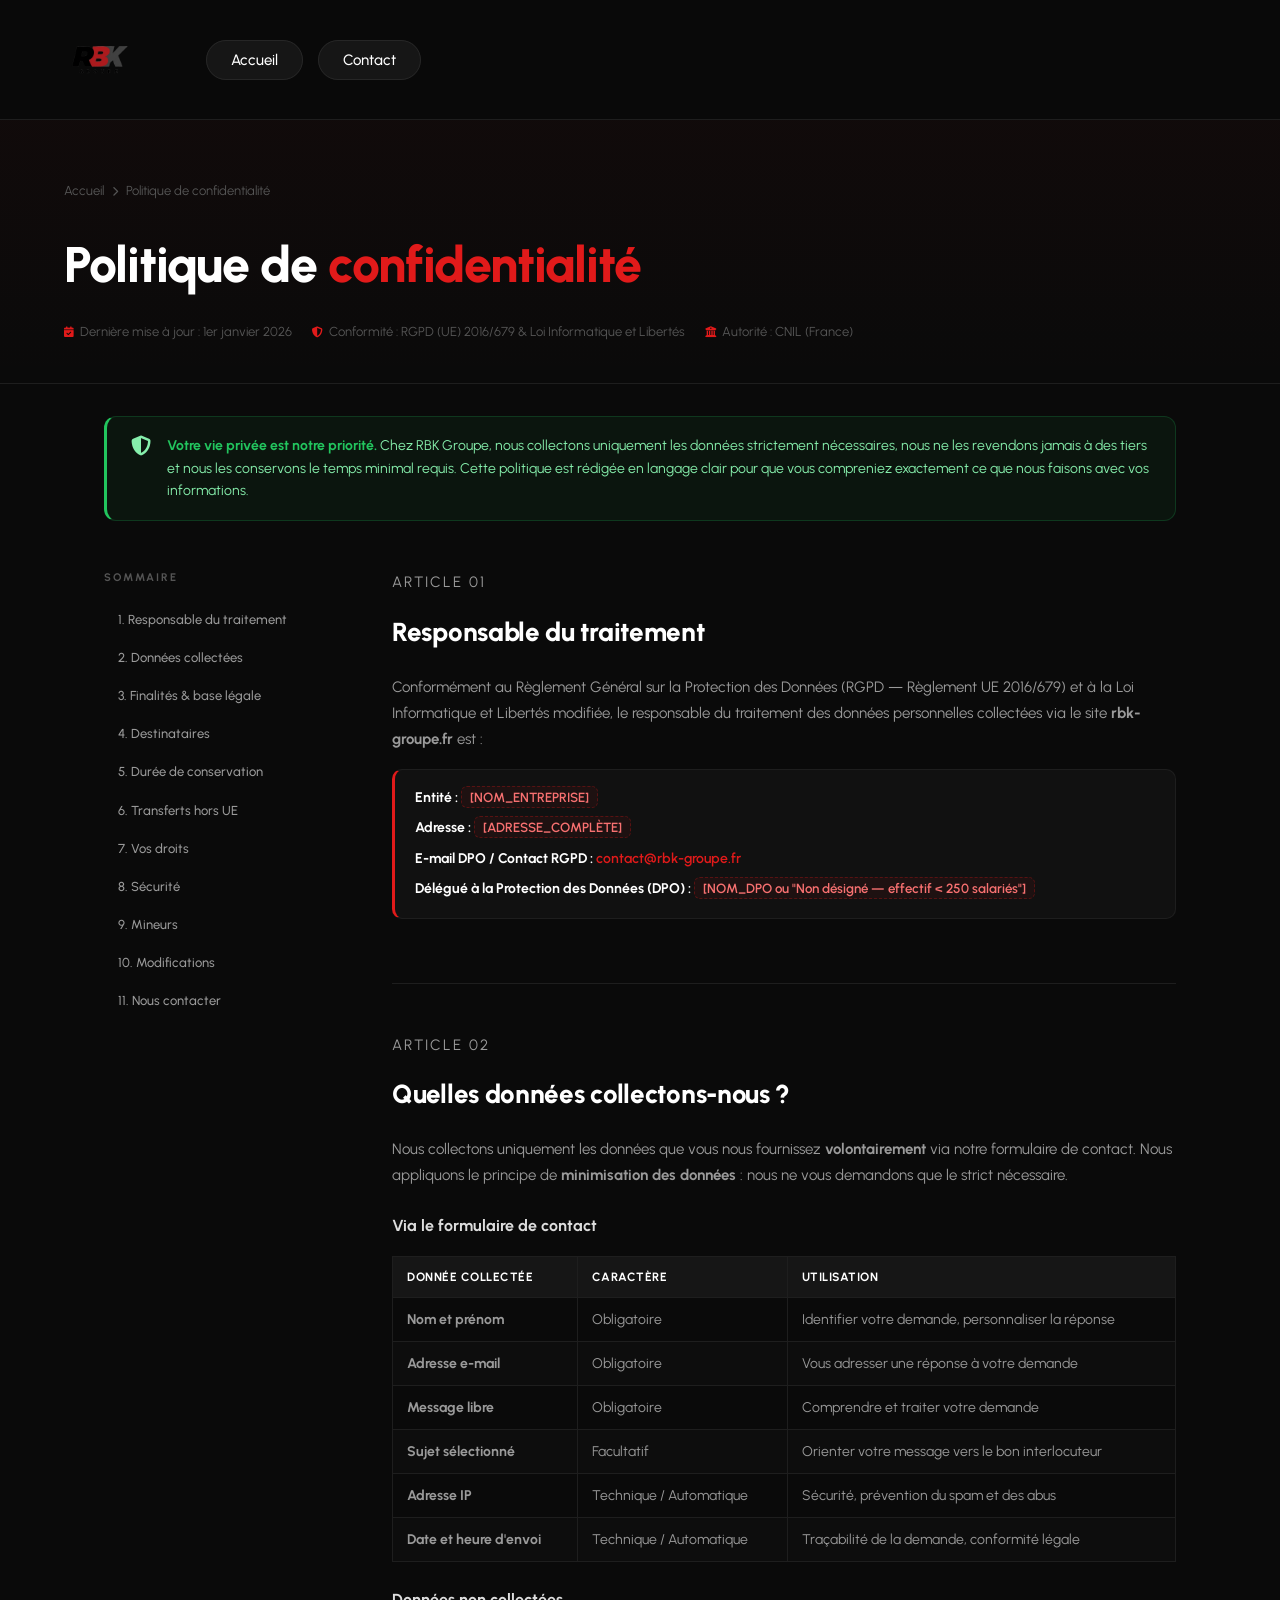
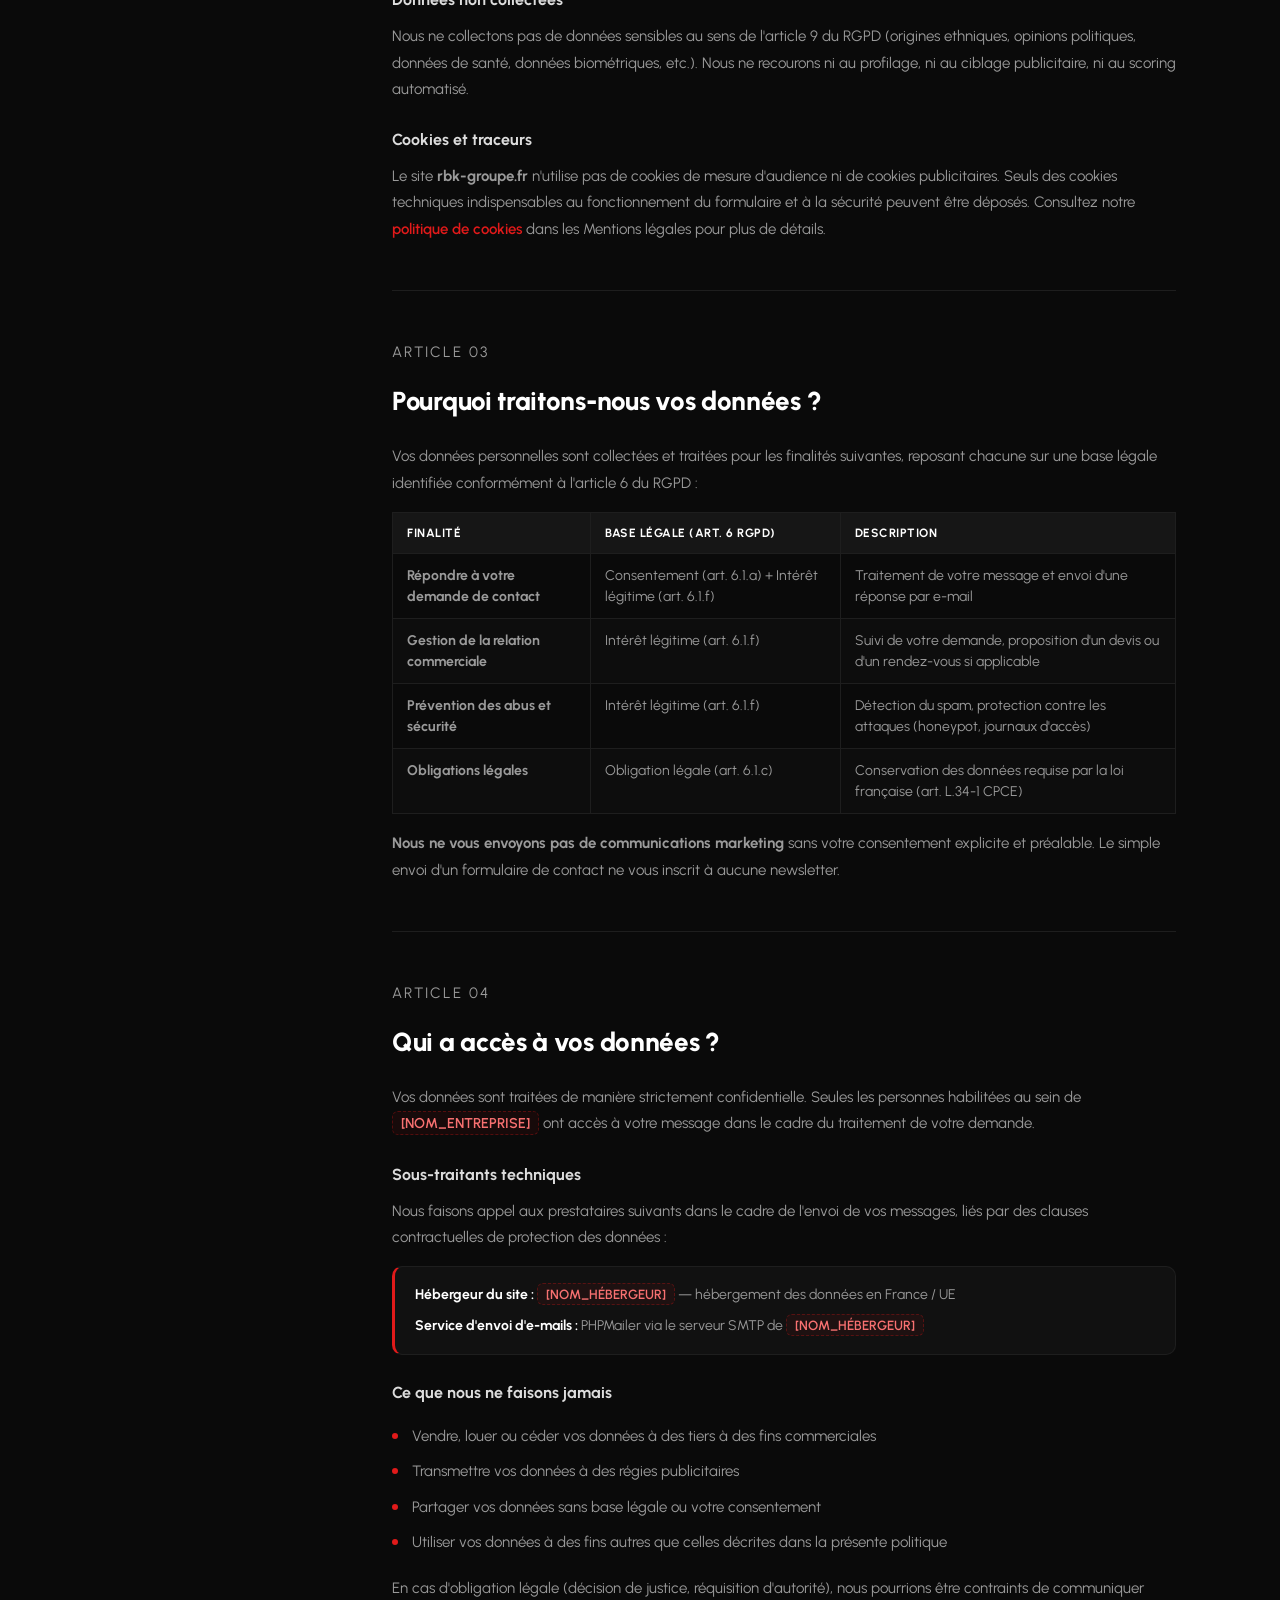
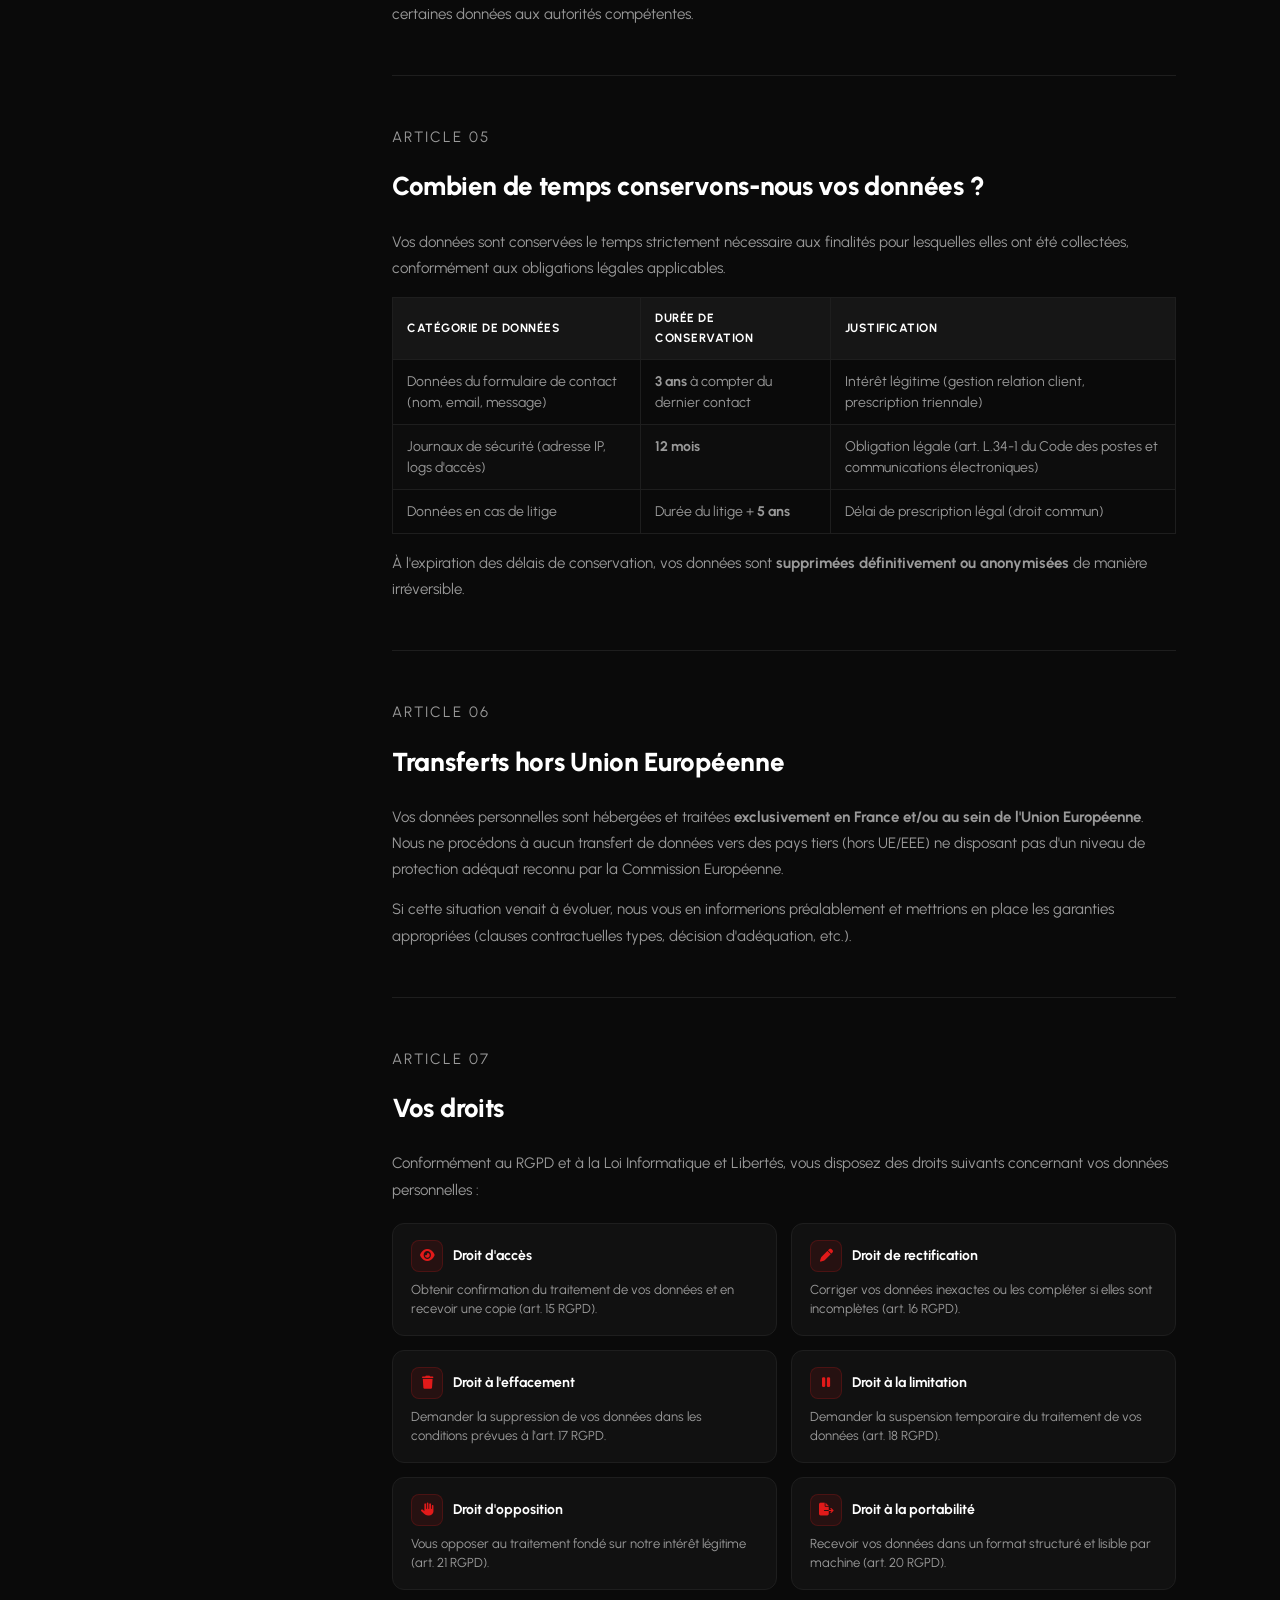
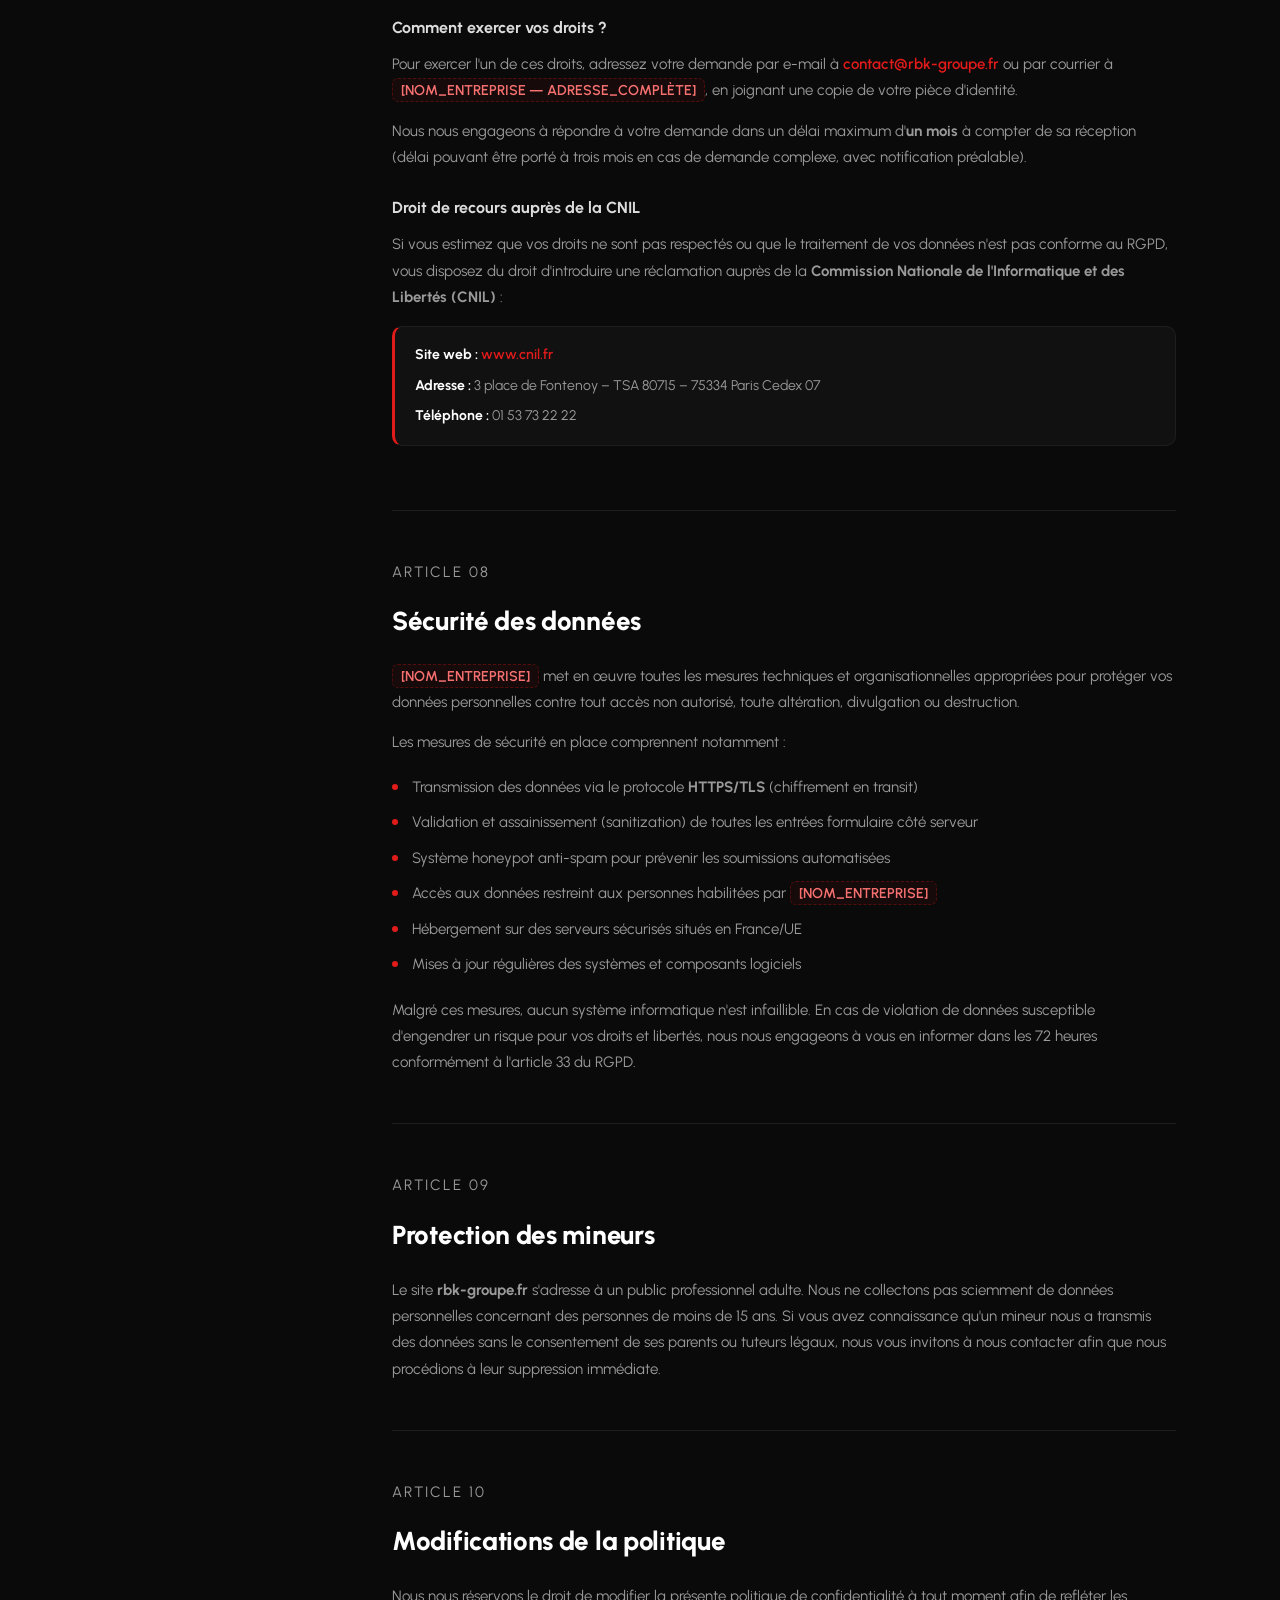
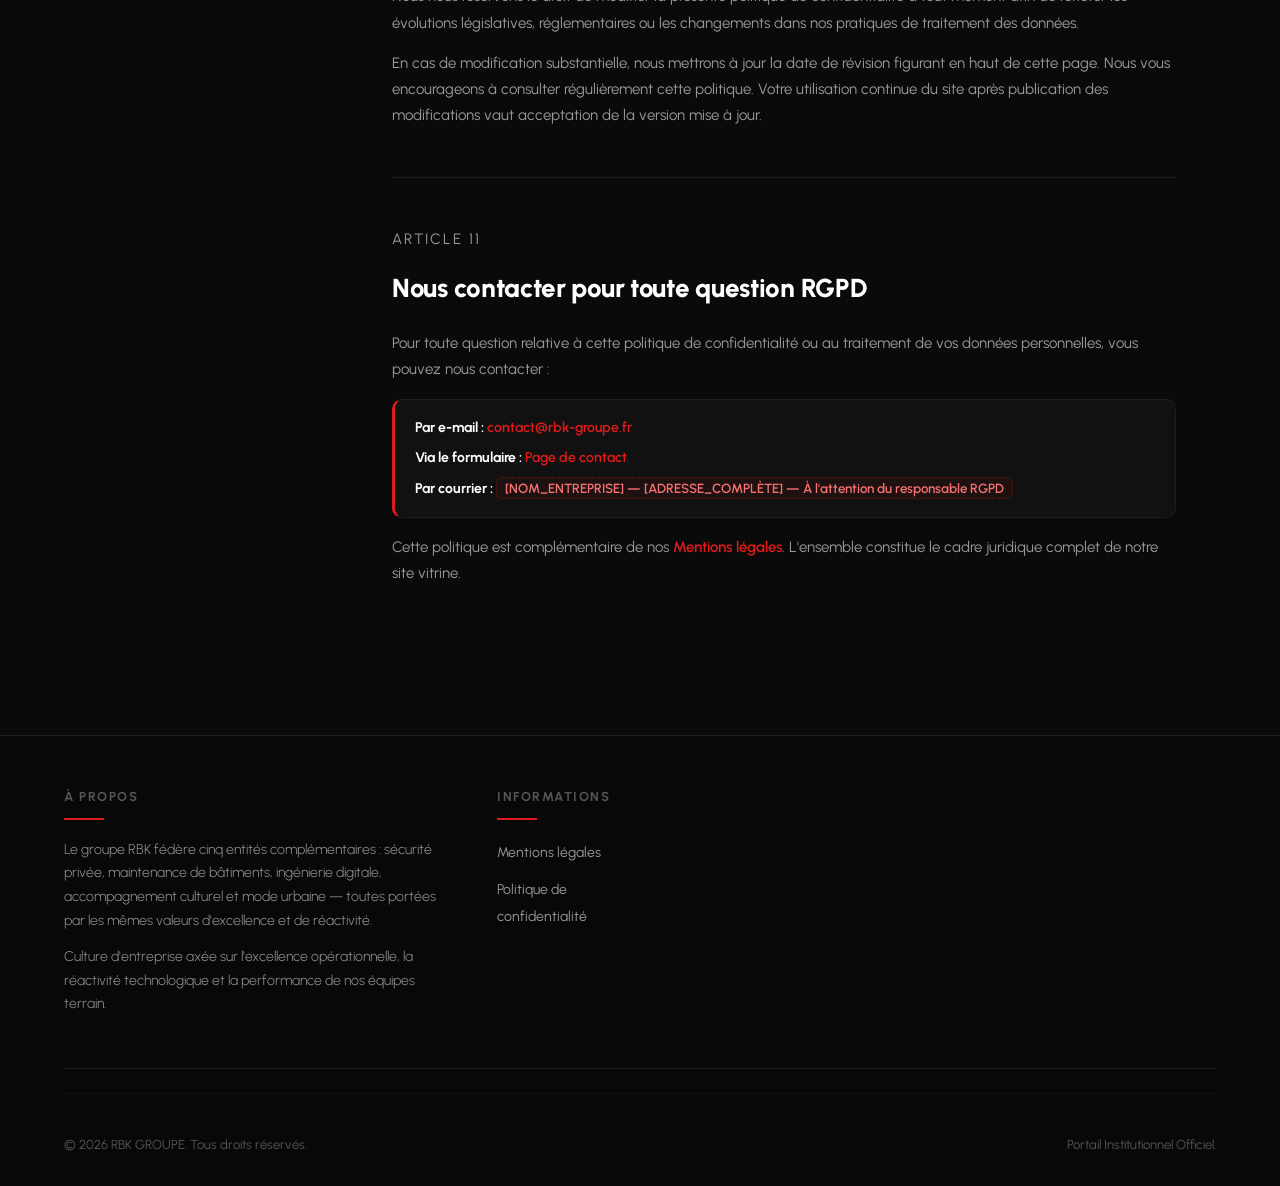
==== commit 1852581c: "Add legal links to the footer section" ====
--- a/confidentialite.html
+++ b/confidentialite.html
@@ -471,9 +471,20 @@
             <div class="footer-about-box">
                 <h4>À propos</h4>
                 <p>Le groupe RBK fédère cinq entités complémentaires : sécurité privée, maintenance de bâtiments, ingénierie digitale, accompagnement culturel et mode urbaine — toutes portées par les mêmes valeurs d'excellence et de réactivité.</p>
-                    <p>Culture d'entreprise axée sur l'excellence opérationnelle, la réactivité technologique et la performance de nos équipes terrain.</p>
-            </div>
-        </div></div>
+                <p>Culture d'entreprise axée sur l'excellence opérationnelle, la réactivité technologique et la performance de nos équipes terrain.</p>
+            </div>
+            
+            <!-- AJOUT DES LIENS LÉGAUX -->
+            <div class="footer-nav-col">
+                <h4>Informations</h4>
+                <ul>
+                    <li><a href="mentions-legales.html">Mentions légales</a></li>
+                    <li><a href="confidentialite.html">Politique de confidentialité</a></li>
+                </ul>
+            </div>
+        </div>
+    </div>
+    
     <div class="footer-bottom">
         <p>&copy; 2026 RBK GROUPE. Tous droits réservés.</p>
         <p>Portail Institutionnel Officiel.</p>
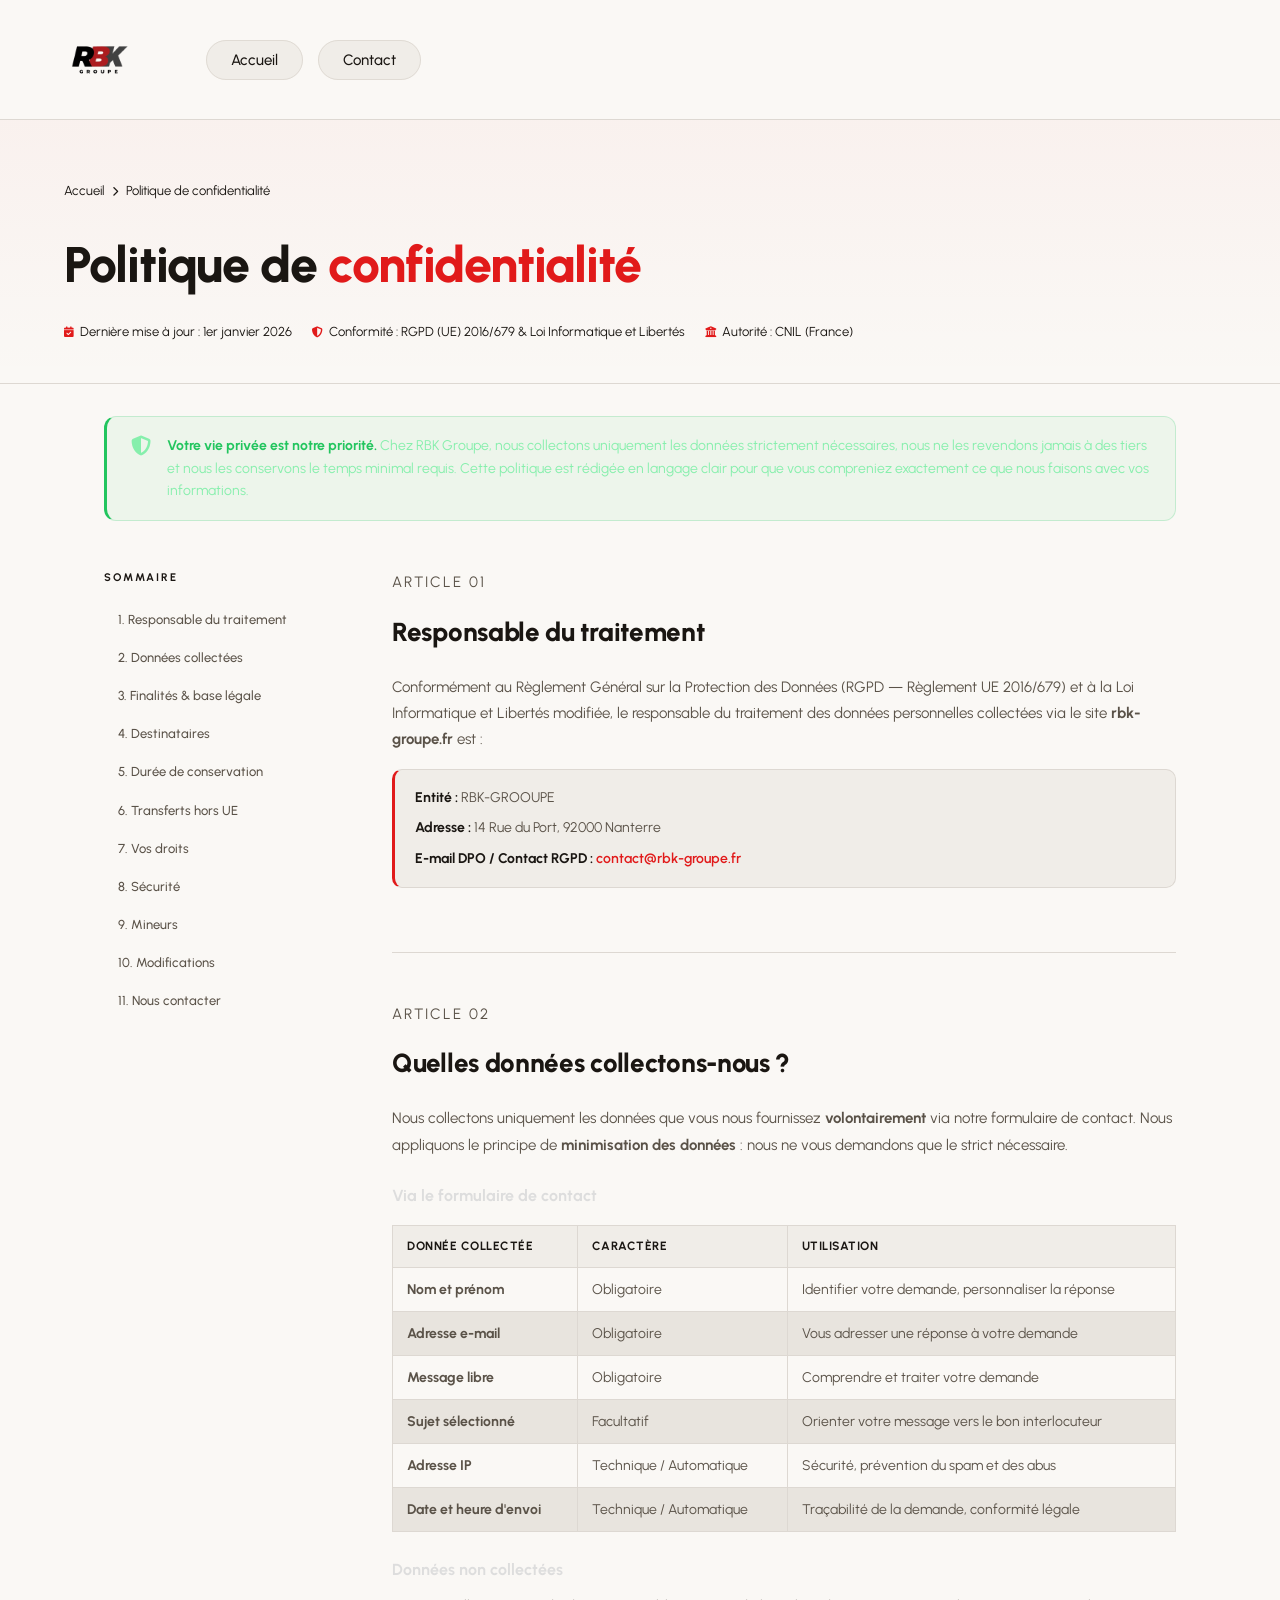
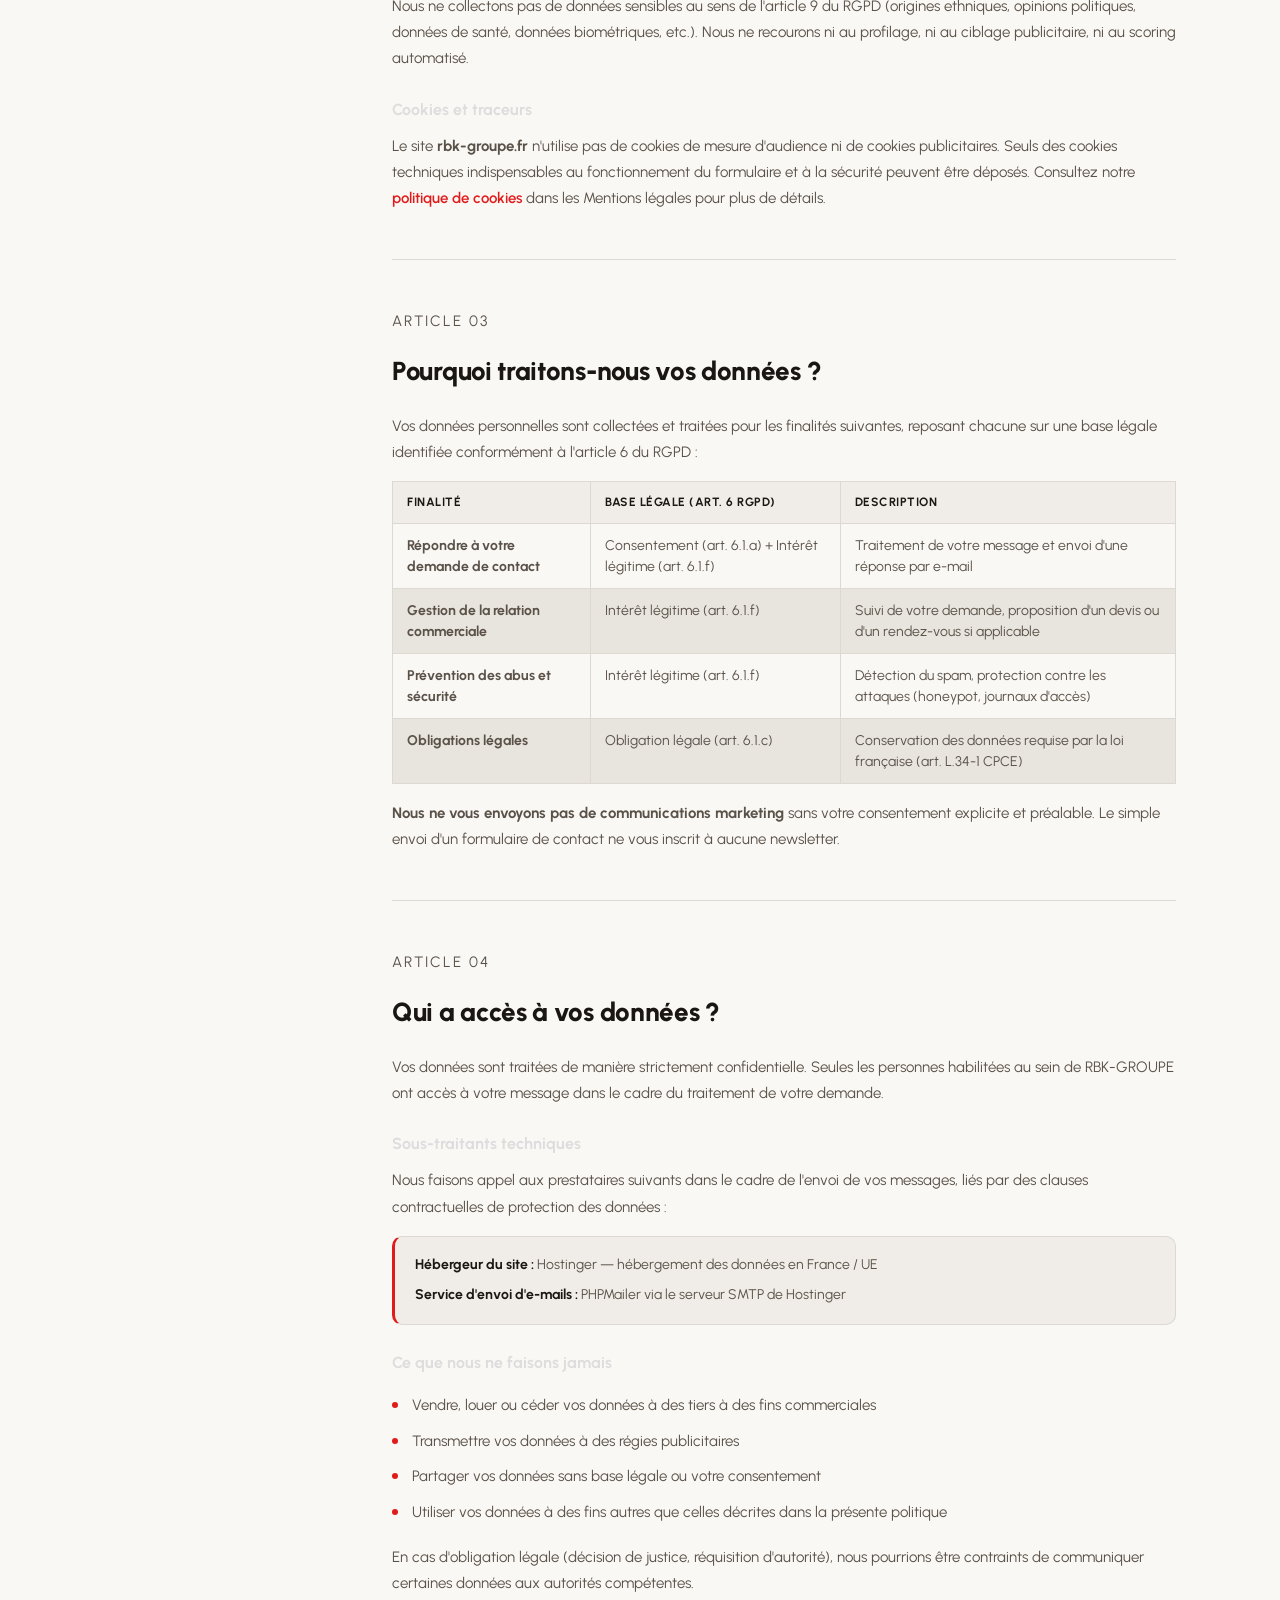
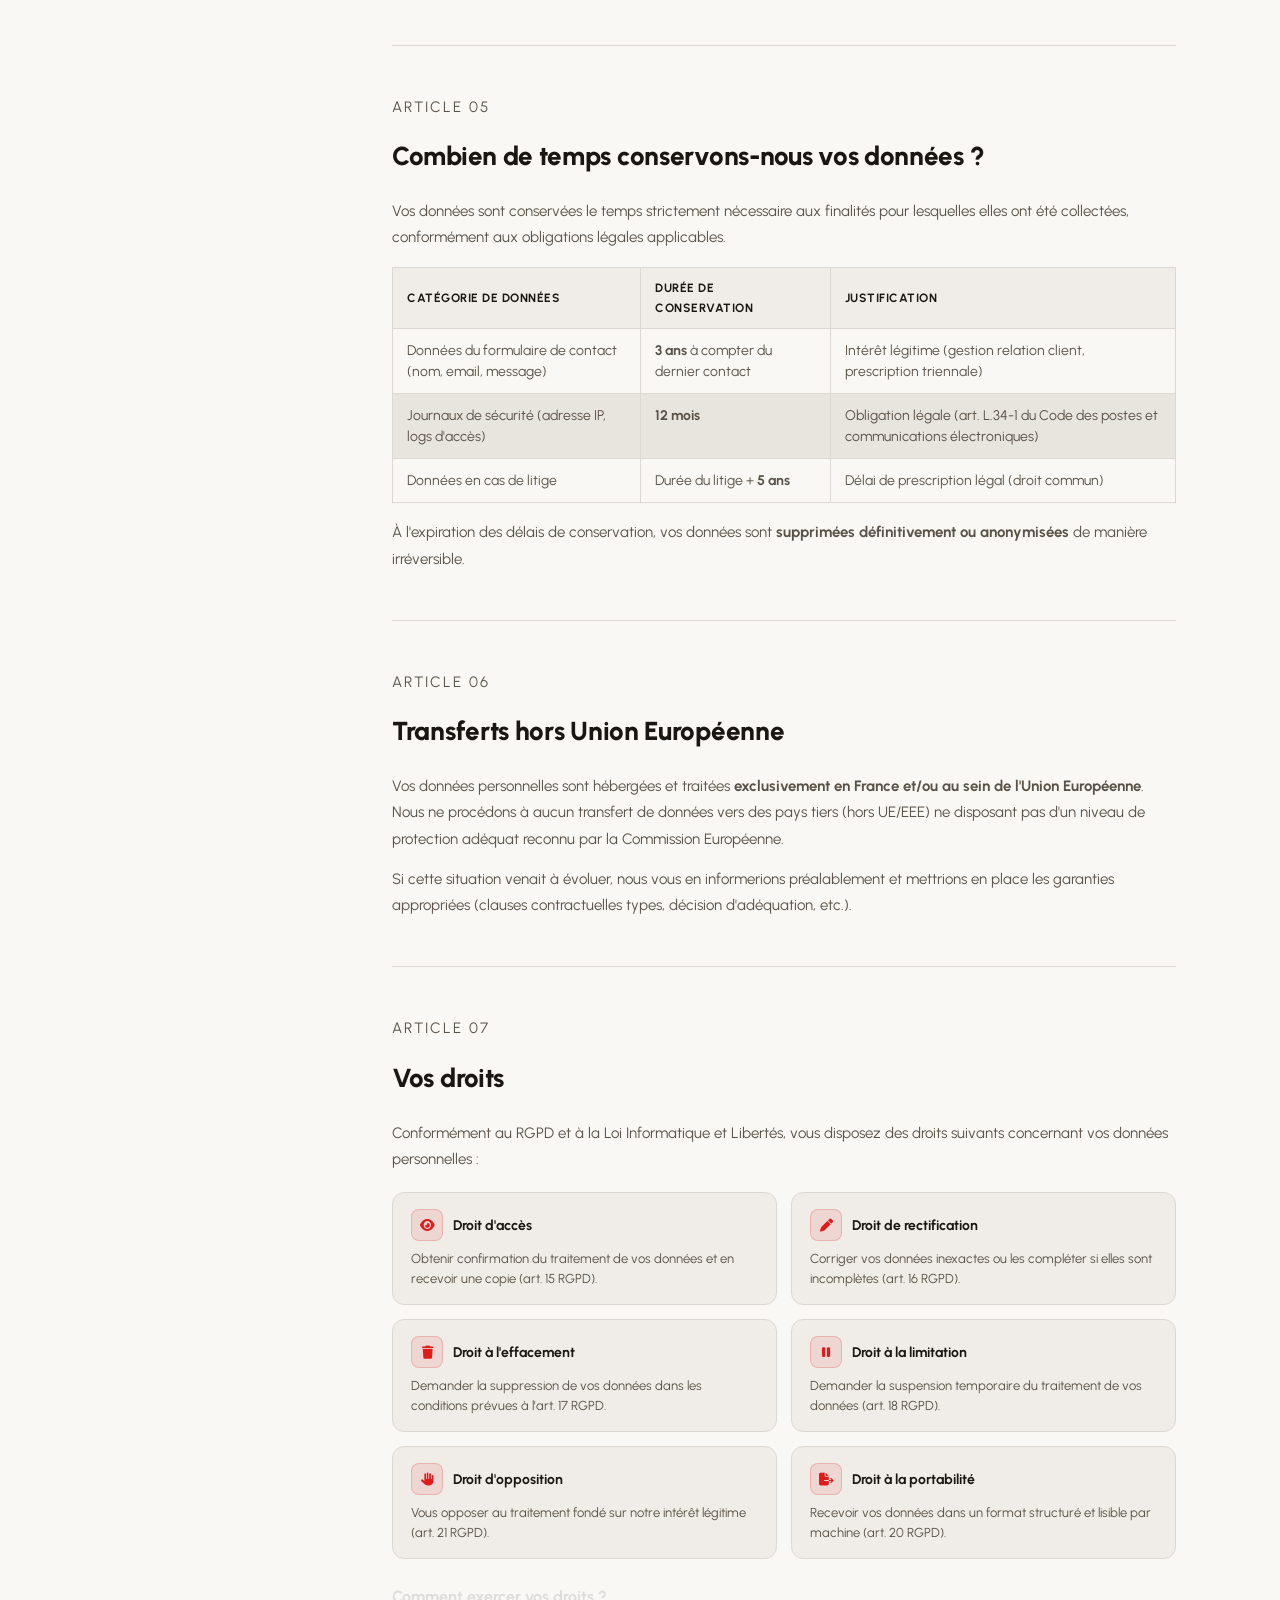
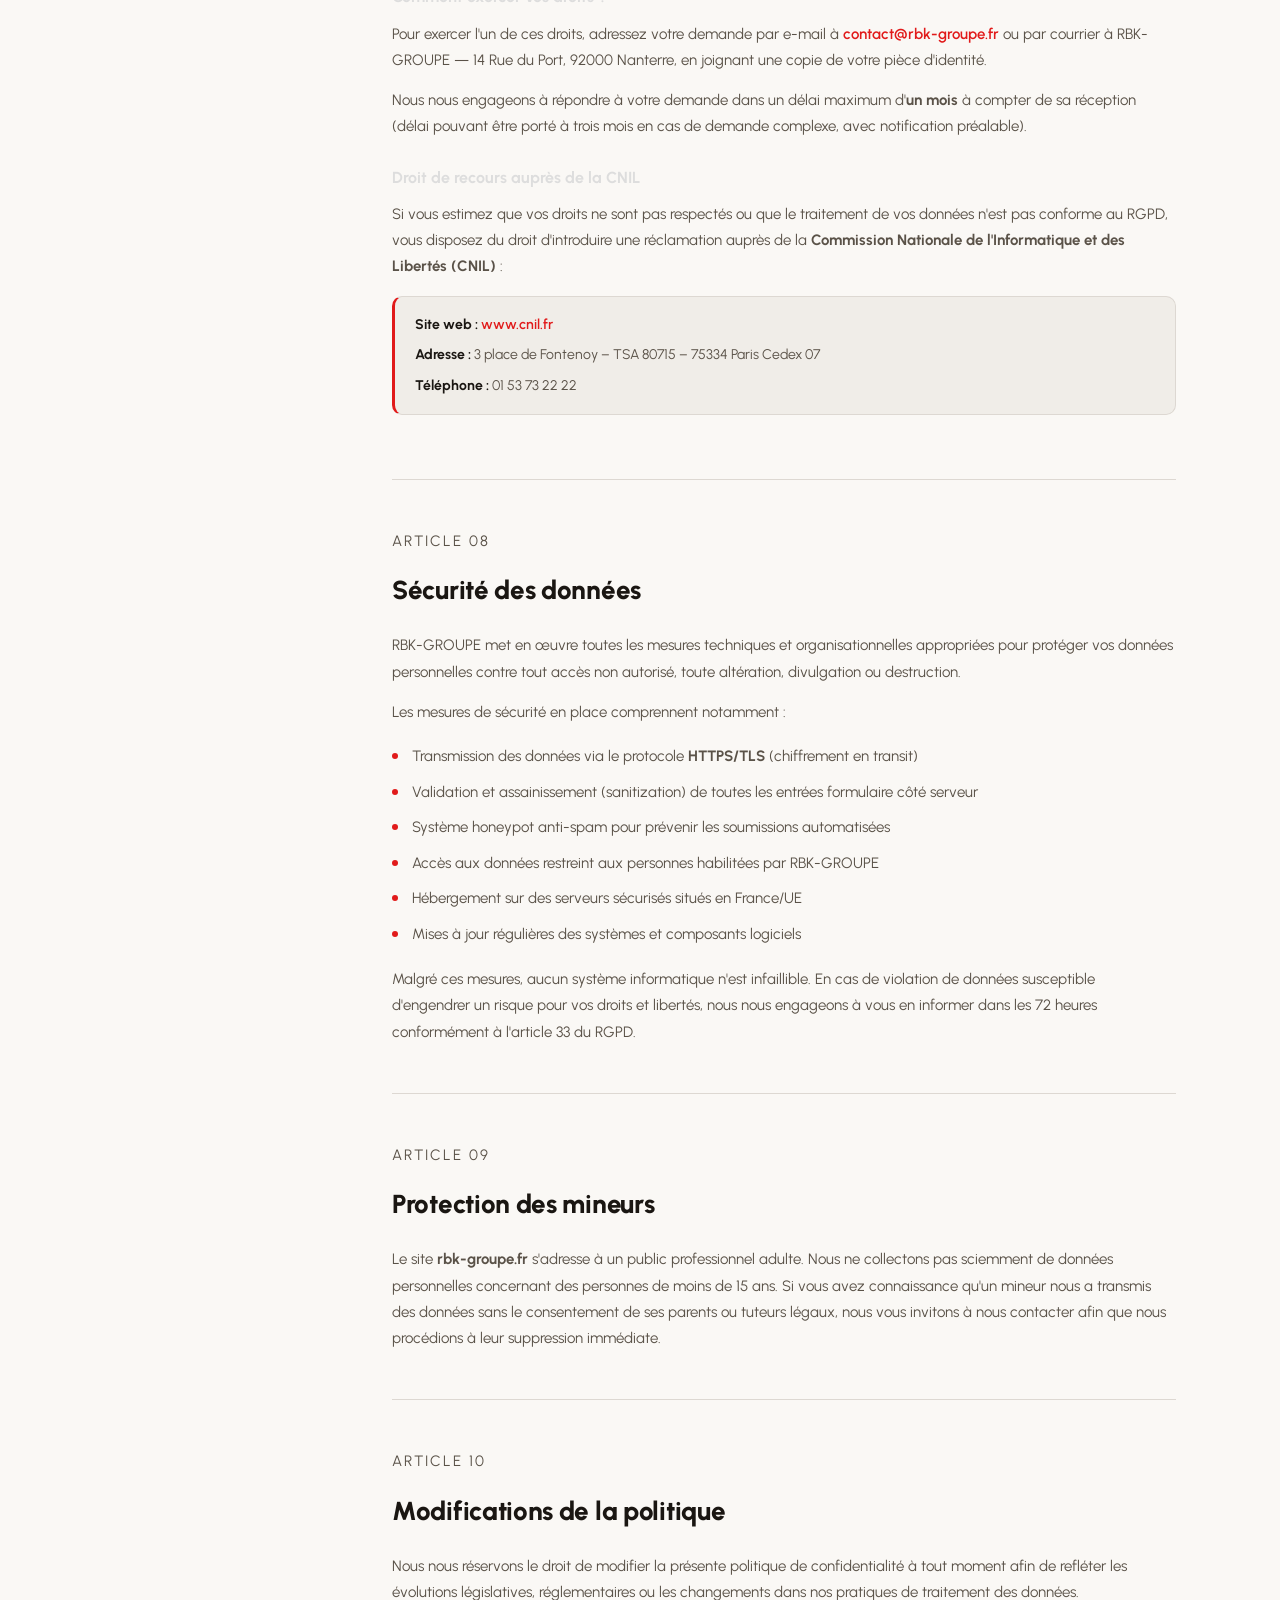
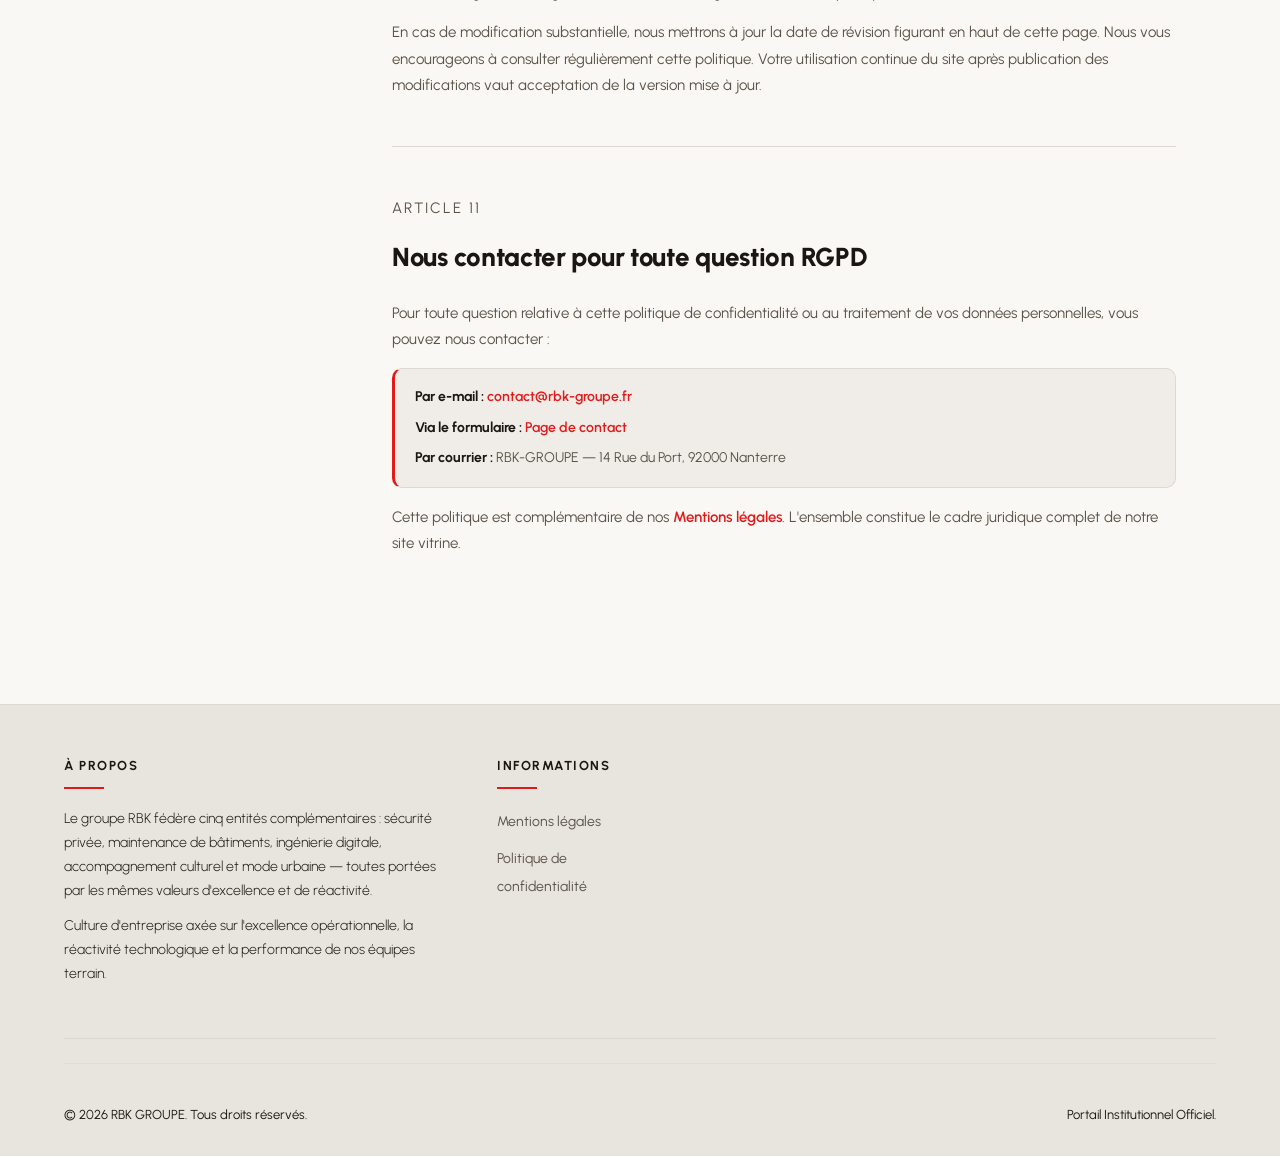
==== commit 04b67a66: "Update confidentialite.html" ====
--- a/confidentialite.html
+++ b/confidentialite.html
@@ -95,10 +95,9 @@
                     le site <strong>rbk-groupe.fr</strong> est :
                 </p>
                 <div class="info-box">
-                    <p><strong>Entité :</strong> <span class="placeholder">[NOM_ENTREPRISE]</span></p>
-                    <p><strong>Adresse :</strong> <span class="placeholder">[ADRESSE_COMPLÈTE]</span></p>
+                    <p><strong>Entité :</strong> RBK-GROOUPE</p>
+                    <p><strong>Adresse :</strong> 14 Rue du Port, 92000 Nanterre</p>
                     <p><strong>E-mail DPO / Contact RGPD :</strong> <a href="mailto:contact@rbk-groupe.fr">contact@rbk-groupe.fr</a></p>
-                    <p><strong>Délégué à la Protection des Données (DPO) :</strong> <span class="placeholder">[NOM_DPO ou "Non désigné — effectif < 250 salariés"]</span></p>
                 </div>
             </div>
 
@@ -224,7 +223,7 @@
                 <h2>Qui a accès à vos données ?</h2>
                 <p>
                     Vos données sont traitées de manière strictement confidentielle. Seules les
-                    personnes habilitées au sein de <span class="placeholder">[NOM_ENTREPRISE]</span>
+                    personnes habilitées au sein de RBK-GROUPE
                     ont accès à votre message dans le cadre du traitement de votre demande.
                 </p>
 
@@ -234,8 +233,8 @@
                     messages, liés par des clauses contractuelles de protection des données :
                 </p>
                 <div class="info-box">
-                    <p><strong>Hébergeur du site :</strong> <span class="placeholder">[NOM_HÉBERGEUR]</span> — hébergement des données en France / UE</p>
-                    <p><strong>Service d'envoi d'e-mails :</strong> PHPMailer via le serveur SMTP de <span class="placeholder">[NOM_HÉBERGEUR]</span></p>
+                    <p><strong>Hébergeur du site :</strong> Hostinger — hébergement des données en France / UE</p>
+                    <p><strong>Service d'envoi d'e-mails :</strong> PHPMailer via le serveur SMTP de Hostinger</p>
                 </div>
 
                 <h3>Ce que nous ne faisons jamais</h3>
@@ -362,7 +361,7 @@
                 <p>
                     Pour exercer l'un de ces droits, adressez votre demande par e-mail à
                     <a href="mailto:contact@rbk-groupe.fr">contact@rbk-groupe.fr</a>
-                    ou par courrier à <span class="placeholder">[NOM_ENTREPRISE — ADRESSE_COMPLÈTE]</span>,
+                    ou par courrier à RBK-GROUPE — 14 Rue du Port, 92000 Nanterre,
                     en joignant une copie de votre pièce d'identité.
                 </p>
                 <p>
@@ -390,7 +389,7 @@
                 <p class="section-number">Article 08</p>
                 <h2>Sécurité des données</h2>
                 <p>
-                    <span class="placeholder">[NOM_ENTREPRISE]</span> met en œuvre toutes les mesures
+                    RBK-GROUPE met en œuvre toutes les mesures
                     techniques et organisationnelles appropriées pour protéger vos données personnelles
                     contre tout accès non autorisé, toute altération, divulgation ou destruction.
                 </p>
@@ -399,7 +398,7 @@
                     <li>Transmission des données via le protocole <strong>HTTPS/TLS</strong> (chiffrement en transit)</li>
                     <li>Validation et assainissement (sanitization) de toutes les entrées formulaire côté serveur</li>
                     <li>Système honeypot anti-spam pour prévenir les soumissions automatisées</li>
-                    <li>Accès aux données restreint aux personnes habilitées par <span class="placeholder">[NOM_ENTREPRISE]</span></li>
+                    <li>Accès aux données restreint aux personnes habilitées par RBK-GROUPE
                     <li>Hébergement sur des serveurs sécurisés situés en France/UE</li>
                     <li>Mises à jour régulières des systèmes et composants logiciels</li>
                 </ul>
@@ -452,7 +451,7 @@
                 <div class="info-box">
                     <p><strong>Par e-mail :</strong> <a href="mailto:contact@rbk-groupe.fr">contact@rbk-groupe.fr</a></p>
                     <p><strong>Via le formulaire :</strong> <a href="contact.html">Page de contact</a></p>
-                    <p><strong>Par courrier :</strong> <span class="placeholder">[NOM_ENTREPRISE] — [ADRESSE_COMPLÈTE] — À l'attention du responsable RGPD</span></p>
+                    <p><strong>Par courrier :</strong> RBK-GROUPE — 14 Rue du Port, 92000 Nanterre</p>
                 </div>
                 <p>
                     Cette politique est complémentaire de nos <a href="mentions-legales.html">Mentions légales</a>.
--- a/style.css
+++ b/style.css
@@ -1,5 +1,6 @@
 /* ==========================================================
    STYLE.CSS — RBK GROUPE
+   Thème : Blanc Cassé / Crème
    Feuille de styles globale — toutes pages
    ========================================================== */
 
@@ -12,11 +13,11 @@
         :root {
             --rbk-red: #e11a1a;      
             --rbk-grey: #4a4a4a;     
-            --bg-dark: #0a0a0a;      
-            --bg-card: #121212;      
-            --text-light: #ffffff;
-            --text-muted: #aaaaaa;
-            --border-color: #222222;
+            --bg-dark: #faf8f5;      
+            --bg-card: #f0ede8;      
+            --text-light: #1a1612;
+            --text-muted: #7a7268;
+            --border-color: #e0dbd4;
         }
 
         * {
@@ -40,7 +41,7 @@
             top: 0;
             left: 0;
             width: 100%;
-            background: rgba(10, 10, 10, 0.95);
+            background: rgba(250, 248, 245, 0.97);
             backdrop-filter: blur(12px);
             border-bottom: 1px solid var(--border-color);
             z-index: 1000;
@@ -88,8 +89,8 @@
             font-size: 15px;
             padding: 10px 24px;
             border-radius: 30px;
-            background: #161616;
-            border: 1px solid #262626;
+            background: #f0ede8;
+            border: 1px solid #e0dbd4;
             transition: all 0.3s ease;
             text-transform: capitalize;
             white-space: nowrap;
@@ -111,6 +112,7 @@
             display: flex;
             align-items: center;
             gap: 7px;
+            padding: 10px 24px;
         }
 
         .nav-dropdown > a .dropdown-arrow {
@@ -128,8 +130,8 @@
             top: 100%;
             left: 50%;
             transform: translateX(-50%) translateY(-8px);
-            background: #121212;
-            border: 1px solid #2a2a2a;
+            background: #f0ede8;
+            border: 1px solid #e0dbd4;
             border-radius: 18px;
             padding: 10px;
             padding-top: 20px;
@@ -140,7 +142,7 @@
             pointer-events: none;
             transition: opacity 0.3s ease, transform 0.3s cubic-bezier(0.25, 1, 0.5, 1), visibility 0.3s;
             z-index: 2000;
-            box-shadow: 0 20px 50px rgba(0,0,0,0.6), 0 0 0 1px rgba(255,255,255,0.03);
+            box-shadow: 0 20px 50px rgba(26,22,18,0.12), 0 0 0 1px rgba(255,255,255,0.03);
         }
 
         .nav-dropdown:hover .dropdown-menu,
@@ -168,8 +170,8 @@
         }
 
         .dropdown-menu a:hover {
-            background: #1e1e1e !important;
-            color: #ffffff !important;
+            background: #e8e4de !important;
+            color: #1a1612 !important;
             border: none !important;
         }
 
@@ -177,8 +179,8 @@
             width: 32px;
             height: 32px;
             border-radius: 8px;
-            background: #1a1a1a;
-            border: 1px solid #2a2a2a;
+            background: #f0ede8;
+            border: 1px solid #e0dbd4;
             display: flex;
             align-items: center;
             justify-content: center;
@@ -189,7 +191,7 @@
 
         .dropdown-menu a:hover .service-icon {
             background: var(--rbk-red);
-            color: #ffffff;
+            color: #1a1612;
             border-color: var(--rbk-red);
         }
 
@@ -208,7 +210,7 @@
             align-items: center;
             text-align: center;
             padding: 0 6%;
-            background: radial-gradient(circle at center, #1c1111 0%, var(--bg-dark) 80%);
+            background: radial-gradient(circle at center, #f0e8e4 0%, #faf8f5 80%) 80%);
             position: relative;
             margin-top: 100px;
         }
@@ -271,12 +273,12 @@
         .section-header h2 {
             font-size: 54px;
             font-weight: 800;
-            color: #ffffff;
+            color: #1a1612;
         }
 
         .presentation-intro-text {
             font-size: 22px;
-            color: var(--text-muted);
+            color: #1a1612;
             max-width: 1200px;
             margin: 0 auto 90px auto;
             text-align: center;
@@ -301,10 +303,10 @@
         .block-image-container {
             width: 100%;
             height: 480px;
-            background: #111111;
+            background: #faf8f5;
             border-radius: 32px;
             overflow: hidden;
-            border: 1px solid #1f1f1f;
+            border: 1px solid #e8e4de;
         }
 
         .block-image-container img {
@@ -328,7 +330,7 @@
             font-size: 44px;
             margin-bottom: 25px;
             font-weight: 800;
-            color: #ffffff;
+            color: #1a1612;
         }
 
         .block-text-content h3::after {
@@ -341,7 +343,7 @@
         }
 
         .block-text-content p {
-            color: var(--text-muted);
+            color: #1a1612;
             font-size: 19px;
             line-height: 1.8;
             margin-bottom: 40px;
@@ -350,9 +352,9 @@
 
         .btn-discover {
             align-self: flex-start;
-            background: #161616;
-            color: #ffffff;
-            border: 1px solid #333;
+            background: #f0ede8;
+            color: #1a1612;
+            border: 1px solid #ddd8d2;
             padding: 14px 40px;
             border-radius: 30px;
             text-decoration: none;
@@ -366,6 +368,7 @@
         .btn-discover:hover {
             background: var(--rbk-red);
             border-color: var(--rbk-red);
+            color: #ffffff;
             box-shadow: 0 5px 20px rgba(225, 26, 26, 0.4);
             transform: translateY(-2px);
         }
@@ -410,7 +413,7 @@
             height: 50px;
             border-radius: 50%;
             background-color: var(--rbk-red);
-            color: #ffffff;
+            color: #1a1612;
             border: none;
             display: flex;
             align-items: center;
@@ -438,7 +441,7 @@
 
         /* FOOTER */
         footer {
-            background: #050505;
+            background: #e8e4de;
             padding: 100px 6% 50px 6%;
             border-top: 1px solid var(--border-color);
         }
@@ -460,7 +463,7 @@
 
         .footer-nav-col h4, .footer-right-content h4, .footer-about-box h4 {
             font-size: 20px;
-            color: #ffffff;
+            color: #1a1612;
             margin-bottom: 30px;
             text-transform: uppercase;
             letter-spacing: 1px;
@@ -481,14 +484,14 @@
         .footer-nav-col ul { list-style: none; }
         .footer-nav-col ul li { margin-bottom: 18px; }
         .footer-nav-col ul li a {
-            color: var(--text-muted);
+            color: #1a1612;
             text-decoration: none;
             font-size: 16px;
             transition: color 0.3s ease;
         }
         .footer-nav-col ul li a:hover { color: var(--rbk-red); }
 
-        .footer-about-box { color: var(--text-muted); font-size: 16px; }
+        .footer-about-box { color: #1a1612; font-size: 16px; }
         .footer-about-box p { margin-bottom: 25px; }
 
         .footer-right-content {
@@ -503,8 +506,8 @@
         .social-btn {
             width: 56px;
             height: 56px;
-            background: #111111;
-            border: 1px solid #222222;
+            background: #faf8f5;
+            border: 1px solid #e0dbd4222;
             border-radius: 50%;
             display: flex;
             align-items: center;
@@ -523,7 +526,7 @@
         }
 
         .footer-bottom {
-            border-top: 1px solid #111111;
+            border-top: 1px solid #e0dbd4;
             padding-top: 40px;
             display: flex;
             justify-content: space-between;
@@ -568,14 +571,14 @@
             --rbk-red-dark: #b81414;
             --rbk-red-glow: rgba(225, 26, 26, 0.25);
             --rbk-grey: #4a4a4a;
-            --bg-dark: #0a0a0a;
-            --bg-card: #111111;
-            --bg-card-hover: #161616;
-            --text-light: #ffffff;
-            --text-muted: #9a9a9a;
-            --text-dim: #666666;
-            --border-color: #1e1e1e;
-            --border-hover: #2e2e2e;
+            --bg-dark: #faf8f5;
+            --bg-card: #f0ede8;
+            --bg-card-hover: #e8e4de;
+            --text-light: #1a1612;
+            --text-muted: #5a5248;
+            --text-dim: #1a1612;
+            --border-color: #ddd8d2;
+            --border-hover: #c8c2ba;
             --success: #22c55e;
             --error: #ef4444;
             --transition: all 0.3s cubic-bezier(0.4, 0, 0.2, 1);
@@ -607,7 +610,7 @@
             position: fixed;
             top: 0; left: 0;
             width: 100%;
-            background: rgba(10, 10, 10, 0.96);
+            background: rgba(250, 248, 245, 0.97);
             backdrop-filter: blur(14px);
             -webkit-backdrop-filter: blur(14px);
             border-bottom: 1px solid var(--border-color);
@@ -650,8 +653,8 @@
             font-size: 15px;
             padding: 10px 24px;
             border-radius: 30px;
-            background: #161616;
-            border: 1px solid #262626;
+            background: #f0ede8;
+            border: 1px solid #e0dbd4;
             transition: var(--transition);
             white-space: nowrap;
         }
@@ -660,7 +663,7 @@
         nav ul li a.active {
             background: var(--rbk-red);
             border-color: var(--rbk-red);
-            color: #fff;
+            color: #ffffff;
             box-shadow: 0 4px 18px var(--rbk-red-glow);
         }
 
@@ -675,8 +678,8 @@
             position: absolute;
             top: 100%; left: 50%;
             transform: translateX(-50%) translateY(-8px);
-            background: #121212;
-            border: 1px solid #2a2a2a;
+            background: #f0ede8;
+            border: 1px solid #e0dbd4;
             border-radius: 18px;
             padding: 10px; padding-top: 20px;
             margin-top: -8px;
@@ -684,7 +687,7 @@
             opacity: 0; visibility: hidden; pointer-events: none;
             transition: opacity 0.3s ease, transform 0.3s cubic-bezier(0.25, 1, 0.5, 1), visibility 0.3s;
             z-index: 2000;
-            box-shadow: 0 20px 50px rgba(0,0,0,0.6), 0 0 0 1px rgba(255,255,255,0.03);
+            box-shadow: 0 20px 50px rgba(26,22,18,0.12), 0 0 0 1px rgba(255,255,255,0.03);
         }
         .nav-dropdown:hover .dropdown-menu,
         .nav-dropdown.open .dropdown-menu {
@@ -699,15 +702,15 @@
             font-weight: 500 !important; text-decoration: none !important;
             transition: all 0.2s ease !important; white-space: nowrap !important;
         }
-        .dropdown-menu a:hover { background: #1e1e1e !important; color: #fff !important; }
+        .dropdown-menu a:hover { background: #e8e4de !important; color: #1a1612 !important; }
         .dropdown-menu a .service-icon {
             width: 32px; height: 32px; border-radius: 8px;
-            background: #1a1a1a; border: 1px solid #2a2a2a;
+            background: #f0ede8; border: 1px solid #e0dbd4;
             display: flex; align-items: center; justify-content: center;
             font-size: 13px; color: var(--rbk-red); flex-shrink: 0;
         }
         .dropdown-menu a:hover .service-icon {
-            background: var(--rbk-red); color: #fff; border-color: var(--rbk-red);
+            background: var(--rbk-red); color: #1a1612; border-color: var(--rbk-red);
         }
         .dropdown-divider { height: 1px; background: #222; margin: 6px 8px; }
 
@@ -718,9 +721,9 @@
             gap: 5px;
             cursor: pointer;
             padding: 8px;
-            border: 1px solid #2a2a2a;
+            border: 1px solid #e0dbd4;
             border-radius: 10px;
-            background: #161616;
+            background: #f0ede8;
             margin-left: auto;
         }
         .hamburger span {
@@ -784,7 +787,7 @@
             font-weight: 800;
             line-height: 1.1;
             letter-spacing: -1px;
-            color: #fff;
+            color: #1a1612;
             margin-bottom: 20px;
         }
 
@@ -792,7 +795,7 @@
 
         .contact-hero .hero-sub {
             font-size: clamp(16px, 1.6vw, 19px);
-            color: var(--text-muted);
+            color: #1a1612;
             font-weight: 300;
             max-width: 580px;
             margin: 0 auto 40px;
@@ -891,7 +894,7 @@
         .info-card-header h3 {
             font-size: 15px;
             font-weight: 700;
-            color: #fff;
+            color: #1a1612;
             letter-spacing: 0.3px;
         }
 
@@ -917,8 +920,8 @@
         .row-icon {
             width: 36px; height: 36px;
             border-radius: 9px;
-            background: #1a1a1a;
-            border: 1px solid #252525;
+            background: #f0ede8;
+            border: 1px solid #e0dbd4;
             display: flex;
             align-items: center;
             justify-content: center;
@@ -942,7 +945,7 @@
         .row-label {
             font-size: 15px;
             font-weight: 600;
-            color: #fff;
+            color: #1a1612;
             transition: color 0.2s;
         }
 
@@ -962,7 +965,7 @@
         .hours-day { font-size: 14px; color: var(--text-muted); font-weight: 400; }
         .hours-time {
             font-size: 14px;
-            color: #fff;
+            color: #1a1612;
             font-weight: 600;
             text-align: right;
             white-space: nowrap;
@@ -997,7 +1000,7 @@
             border-radius: 16px;
             overflow: hidden;
             border: 1px solid var(--border-color);
-            background: #0d0d0d;
+            background: #e8e4de;
             aspect-ratio: 4/3;
         }
 
@@ -1018,7 +1021,7 @@
             gap: 8px;
             padding: 10px 16px;
             background: var(--rbk-red);
-            color: #fff;
+            color: #ffffff;
             font-family: 'Urbanist', sans-serif;
             font-size: 13px;
             font-weight: 700;
@@ -1055,7 +1058,7 @@
         .form-card-header h2 {
             font-size: 26px;
             font-weight: 800;
-            color: #fff;
+            color: #1a1612;
             margin-bottom: 8px;
             letter-spacing: -0.3px;
         }
@@ -1103,11 +1106,11 @@
         textarea,
         select {
             width: 100%;
-            background: #0d0d0d;
-            border: 1px solid #252525;
+            background: #e8e4de;
+            border: 1px solid #e0dbd4;
             border-radius: 12px;
             padding: 14px 16px;
-            color: #fff;
+            color: #1a1612;
             font-family: 'Urbanist', sans-serif;
             font-size: 15px;
             font-weight: 400;
@@ -1120,14 +1123,14 @@
         input[type="email"]:focus,
         textarea:focus {
             border-color: var(--rbk-red);
-            background: #111;
+            background: #faf8f5;
             box-shadow: 0 0 0 3px rgba(225,26,26,0.08);
         }
 
         input[type="text"]::placeholder,
         input[type="email"]::placeholder,
         textarea::placeholder {
-            color: #444;
+            color: #5a5248;
         }
 
         textarea {
@@ -1154,8 +1157,8 @@
         .chip {
             padding: 7px 14px;
             border-radius: 50px;
-            border: 1px solid #252525;
-            background: #0d0d0d;
+            border: 1px solid #e0dbd4;
+            background: #e8e4de;
             color: var(--text-muted);
             font-family: 'Urbanist', sans-serif;
             font-size: 13px;
@@ -1168,7 +1171,7 @@
         .chip.active {
             border-color: var(--rbk-red);
             background: rgba(225,26,26,0.08);
-            color: #fff;
+            color: #1a1612;
         }
 
         /* ---- HONEYPOT (anti-spam invisible) ---- */
@@ -1188,8 +1191,8 @@
             gap: 12px;
             margin-top: 20px;
             padding: 16px 18px;
-            background: #0d0d0d;
-            border: 1px solid #252525;
+            background: #e8e4de;
+            border: 1px solid #e0dbd4;
             border-radius: 12px;
             cursor: pointer;
             transition: var(--transition);
@@ -1209,7 +1212,7 @@
             height: 18px;
             border: 1.5px solid #333;
             border-radius: 5px;
-            background: #1a1a1a;
+            background: #f0ede8;
             cursor: pointer;
             flex-shrink: 0;
             margin-top: 1px;
@@ -1240,7 +1243,7 @@
             margin-top: 20px;
             padding: 16px 28px;
             background: var(--rbk-red);
-            color: #fff;
+            color: #ffffff;
             font-family: 'Urbanist', sans-serif;
             font-size: 16px;
             font-weight: 700;
@@ -1261,7 +1264,7 @@
             content: '';
             position: absolute;
             inset: 0;
-            background: linear-gradient(135deg, rgba(255,255,255,0.06) 0%, transparent 100%);
+            background: linear-gradient(135deg, rgba(26,22,18,0.05) 0%, transparent 100%);
         }
 
         .btn-submit:hover {
@@ -1282,7 +1285,7 @@
         .btn-submit .spinner {
             width: 18px; height: 18px;
             border: 2px solid rgba(255,255,255,0.3);
-            border-top-color: #fff;
+            border-top-color: #ffffff;
             border-radius: 50%;
             animation: spin 0.7s linear infinite;
             display: none;
@@ -1345,7 +1348,7 @@
            FOOTER
         ========================================= */
         footer {
-            background: #080808;
+            background: #e8e4de;
             border-top: 1px solid var(--border-color);
             padding: 50px 5% 30px;
         }
@@ -1379,7 +1382,7 @@
         .footer-nav-col ul { list-style: none; }
         .footer-nav-col ul li { margin-bottom: 10px; }
         .footer-nav-col ul li a {
-            color: var(--text-muted);
+            color: #1a1612;
             text-decoration: none;
             font-size: 14px;
             font-weight: 400;
@@ -1419,7 +1422,7 @@
         .social-btn:hover {
             background: var(--rbk-red);
             border-color: var(--rbk-red);
-            color: #fff;
+            color: #1a1612;
             transform: translateY(-2px);
         }
 
@@ -1435,7 +1438,7 @@
 
         .footer-bottom p {
             font-size: 13px;
-            color: var(--text-dim);
+            color: #1a1612;
             font-weight: 400;
         }
 
@@ -1445,7 +1448,7 @@
             bottom: 30px; left: 30px;
             width: 44px; height: 44px;
             background: var(--rbk-red);
-            color: #fff;
+            color: #1a1612;
             border: none;
             border-radius: 12px;
             cursor: pointer;
@@ -1494,12 +1497,12 @@
         @media (max-width: 768px) {
             header { gap: 0; padding: 10px 4%; }
             .rbk-logo-img { height: 70px; }
-            nav { display: none; position: fixed; top: 92px; left: 0; right: 0; bottom: 0; background: rgba(10,10,10,0.98); padding: 30px 5%; overflow-y: auto; flex-direction: column; align-items: flex-start; }
+            nav { display: none; position: fixed; top: 92px; left: 0; right: 0; bottom: 0; background: rgba(250, 248, 245, 0.99); padding: 30px 5%; overflow-y: auto; flex-direction: column; align-items: flex-start; }
             nav.open { display: flex; }
             nav ul { flex-direction: column; width: 100%; gap: 8px; }
             nav ul li a { display: block; padding: 14px 20px; border-radius: 14px; font-size: 17px; }
             .hamburger { display: flex; }
-            .dropdown-menu { position: static; transform: none; opacity: 1; visibility: visible; pointer-events: auto; box-shadow: none; background: #0d0d0d; margin-top: 8px; border-radius: 14px; display: none; }
+            .dropdown-menu { position: static; transform: none; opacity: 1; visibility: visible; pointer-events: auto; box-shadow: none; background: #e8e4de; margin-top: 8px; border-radius: 14px; display: none; }
             .nav-dropdown.open .dropdown-menu { display: block; }
 
             main { margin-top: 92px; }
@@ -1526,12 +1529,12 @@
             --rbk-red: #e11a1a;
             --rbk-red-dark: #b81414;
             --rbk-red-glow: rgba(225,26,26,0.18);
-            --bg-dark: #0a0a0a;
-            --bg-card: #111111;
-            --text-light: #ffffff;
-            --text-muted: #9a9a9a;
-            --text-dim: #555555;
-            --border-color: #1e1e1e;
+            --bg-dark: #faf8f5;
+            --bg-card: #f0ede8;
+            --text-light: #1a1612;
+            --text-muted: #5a5248;
+            --text-dim: #1a1612;
+            --border-color: #ddd8d2;
             --transition: all 0.3s cubic-bezier(0.4,0,0.2,1);
         }
         *, *::before, *::after { box-sizing: border-box; margin: 0; padding: 0; }
@@ -1550,7 +1553,7 @@
         /* HEADER */
         header {
             position: fixed; top: 0; left: 0; width: 100%;
-            background: rgba(10,10,10,0.96);
+            background: rgba(250, 248, 245, 0.97);
             backdrop-filter: blur(14px); -webkit-backdrop-filter: blur(14px);
             border-bottom: 1px solid var(--border-color);
             z-index: 1000; padding: 12px 4%;
@@ -1563,20 +1566,20 @@
         nav ul { display: flex; list-style: none; gap: 15px; align-items: center; }
         nav ul li a {
             color: var(--text-light); text-decoration: none; font-weight: 500; font-size: 15px;
-            padding: 10px 24px; border-radius: 30px; background: #161616; border: 1px solid #262626;
+            padding: 10px 24px; border-radius: 30px; background: #f0ede8; border: 1px solid #e0dbd4;
             transition: var(--transition); white-space: nowrap;
         }
         nav ul li a:hover, nav ul li a.active {
-            background: var(--rbk-red); border-color: var(--rbk-red); color: #fff;
+            background: var(--rbk-red); border-color: var(--rbk-red); color: #ffffff;
             box-shadow: 0 4px 18px var(--rbk-red-glow);
         }
 
         .hamburger {
             display: none; flex-direction: column; gap: 5px; cursor: pointer;
-            padding: 8px; border: 1px solid #2a2a2a; border-radius: 10px;
-            background: #161616; margin-left: auto;
-        }
-        .hamburger span { width: 22px; height: 2px; background: #fff; border-radius: 2px; transition: var(--transition); }
+            padding: 8px; border: 1px solid #e0dbd4; border-radius: 10px;
+            background: #f0ede8; margin-left: auto;
+        }
+        .hamburger span { width: 22px; height: 2px; background: #1a1612; border-radius: 2px; transition: var(--transition); }
         .hamburger.active span:nth-child(1) { transform: translateY(7px) rotate(45deg); }
         .hamburger.active span:nth-child(2) { opacity: 0; }
         .hamburger.active span:nth-child(3) { transform: translateY(-7px) rotate(-45deg); }
@@ -1599,7 +1602,7 @@
         .legal-hero .breadcrumb i { font-size: 10px; }
         .legal-hero h1 {
             font-size: clamp(32px, 4vw, 52px); font-weight: 800; letter-spacing: -1px;
-            color: #fff; margin-bottom: 14px;
+            color: #1a1612; margin-bottom: 14px;
         }
         .legal-hero h1 span { color: var(--rbk-red); }
         .legal-meta {
@@ -1639,7 +1642,7 @@
             transition: var(--transition);
         }
         .toc ul li a:hover {
-            color: #fff; background: #161616; border-left-color: var(--rbk-red);
+            color: #1a1612; background: #f0ede8; border-left-color: var(--rbk-red);
         }
 
         /* CONTENU LÉGAL */
@@ -1660,7 +1663,7 @@
 
         .legal-section h2 {
             font-size: clamp(20px, 2.5vw, 26px); font-weight: 800;
-            color: #fff; margin-bottom: 20px; letter-spacing: -0.3px;
+            color: #1a1612; margin-bottom: 20px; letter-spacing: -0.3px;
         }
 
         .legal-section h3 {
@@ -1691,7 +1694,7 @@
         }
         .info-box p { margin-bottom: 6px; font-size: 14px; }
         .info-box p:last-child { margin-bottom: 0; }
-        .info-box strong { color: #fff; }
+        .info-box strong { color: #1a1612; }
 
         /* Tableau */
         .legal-table {
@@ -1702,15 +1705,15 @@
         }
         .legal-table th {
             text-align: left; padding: 10px 14px;
-            background: #161616; border: 1px solid var(--border-color);
-            color: #fff; font-weight: 700; font-size: 12px;
+            background: #f0ede8; border: 1px solid var(--border-color);
+            color: #1a1612; font-weight: 700; font-size: 12px;
             text-transform: uppercase; letter-spacing: 0.5px;
         }
         .legal-table td {
             padding: 10px 14px; border: 1px solid var(--border-color);
             color: var(--text-muted); vertical-align: top;
         }
-        .legal-table tr:nth-child(even) td { background: #0d0d0d; }
+        .legal-table tr:nth-child(even) td { background: #e8e4de; }
 
         /* PLACEHOLDER */
         .placeholder {
@@ -1725,7 +1728,7 @@
 
         /* FOOTER */
         footer {
-            background: #080808; border-top: 1px solid var(--border-color);
+            background: #e8e4de; border-top: 1px solid var(--border-color);
             padding: 50px 5% 30px;
         }
         .footer-container {
@@ -1742,8 +1745,8 @@
         .footer-nav-col ul li { margin-bottom: 10px; }
         .footer-nav-col ul li a { color: var(--text-muted); text-decoration: none; font-size: 14px; transition: color 0.2s; }
         .footer-nav-col ul li a:hover { color: var(--rbk-red); }
-        .footer-about-box p { color: var(--text-muted); font-size: 14px; line-height: 1.7; font-weight: 300; margin-bottom: 12px; }
-        .footer-right-content p { color: var(--text-muted); font-size: 14px; margin-bottom: 18px; }
+        .footer-about-box p { color: #1a1612; font-size: 14px; line-height: 1.7; font-weight: 300; margin-bottom: 12px; }
+        .footer-right-content p { color: #1a1612; font-size: 14px; margin-bottom: 18px; }
         .social-links { display: flex; gap: 10px; }
         .social-btn {
             width: 42px; height: 42px; border-radius: 11px;
@@ -1751,13 +1754,13 @@
             color: var(--text-muted); display: flex; align-items: center;
             justify-content: center; font-size: 16px; text-decoration: none; transition: var(--transition);
         }
-        .social-btn:hover { background: var(--rbk-red); border-color: var(--rbk-red); color: #fff; transform: translateY(-2px); }
+        .social-btn:hover { background: var(--rbk-red); border-color: var(--rbk-red); color: #ffffff; transform: translateY(-2px); }
         .footer-bottom { max-width: 1300px; margin: 24px auto 0; display: flex; justify-content: space-between; align-items: center; flex-wrap: wrap; gap: 8px; }
-        .footer-bottom p { font-size: 13px; color: var(--text-dim); }
+        .footer-bottom p { font-size: 13px; color: #1a1612; }
         .back-to-top {
             position: fixed; bottom: 30px; left: 30px;
             width: 44px; height: 44px; background: var(--rbk-red);
-            color: #fff; border: none; border-radius: 12px; cursor: pointer;
+            color: #1a1612; border: none; border-radius: 12px; cursor: pointer;
             display: flex; align-items: center; justify-content: center;
             font-size: 15px; opacity: 0; transform: translateY(20px);
             transition: var(--transition); z-index: 500;
@@ -1772,7 +1775,7 @@
         @media (max-width: 768px) {
             header { gap: 0; padding: 10px 4%; }
             .rbk-logo-img { height: 70px; }
-            nav { display: none; position: fixed; top: 92px; left: 0; right: 0; bottom: 0; background: rgba(10,10,10,0.98); padding: 30px 5%; overflow-y: auto; flex-direction: column; align-items: flex-start; }
+            nav { display: none; position: fixed; top: 92px; left: 0; right: 0; bottom: 0; background: rgba(250, 248, 245, 0.99); padding: 30px 5%; overflow-y: auto; flex-direction: column; align-items: flex-start; }
             nav.open { display: flex; }
             nav ul { flex-direction: column; width: 100%; gap: 8px; }
             nav ul li a { display: block; padding: 14px 20px; border-radius: 14px; font-size: 17px; }
@@ -1793,12 +1796,12 @@
             --rbk-red: #e11a1a;
             --rbk-red-dark: #b81414;
             --rbk-red-glow: rgba(225,26,26,0.18);
-            --bg-dark: #0a0a0a;
-            --bg-card: #111111;
-            --text-light: #ffffff;
-            --text-muted: #9a9a9a;
-            --text-dim: #555555;
-            --border-color: #1e1e1e;
+            --bg-dark: #faf8f5;
+            --bg-card: #f0ede8;
+            --text-light: #1a1612;
+            --text-muted: #5a5248;
+            --text-dim: #1a1612;
+            --border-color: #ddd8d2;
             --success: #22c55e;
             --transition: all 0.3s cubic-bezier(0.4,0,0.2,1);
         }
@@ -1814,7 +1817,7 @@
         /* HEADER */
         header {
             position: fixed; top: 0; left: 0; width: 100%;
-            background: rgba(10,10,10,0.96);
+            background: rgba(250, 248, 245, 0.97);
             backdrop-filter: blur(14px); -webkit-backdrop-filter: blur(14px);
             border-bottom: 1px solid var(--border-color);
             z-index: 1000; padding: 12px 4%;
@@ -1827,19 +1830,19 @@
         nav ul { display: flex; list-style: none; gap: 15px; align-items: center; }
         nav ul li a {
             color: var(--text-light); text-decoration: none; font-weight: 500; font-size: 15px;
-            padding: 10px 24px; border-radius: 30px; background: #161616;
-            border: 1px solid #262626; transition: var(--transition); white-space: nowrap;
+            padding: 10px 24px; border-radius: 30px; background: #f0ede8;
+            border: 1px solid #e0dbd4; transition: var(--transition); white-space: nowrap;
         }
         nav ul li a:hover, nav ul li a.active {
-            background: var(--rbk-red); border-color: var(--rbk-red); color: #fff;
+            background: var(--rbk-red); border-color: var(--rbk-red); color: #ffffff;
             box-shadow: 0 4px 18px var(--rbk-red-glow);
         }
         .hamburger {
             display: none; flex-direction: column; gap: 5px; cursor: pointer;
-            padding: 8px; border: 1px solid #2a2a2a; border-radius: 10px;
-            background: #161616; margin-left: auto;
-        }
-        .hamburger span { width: 22px; height: 2px; background: #fff; border-radius: 2px; transition: var(--transition); }
+            padding: 8px; border: 1px solid #e0dbd4; border-radius: 10px;
+            background: #f0ede8; margin-left: auto;
+        }
+        .hamburger span { width: 22px; height: 2px; background: #1a1612; border-radius: 2px; transition: var(--transition); }
         .hamburger.active span:nth-child(1) { transform: translateY(7px) rotate(45deg); }
         .hamburger.active span:nth-child(2) { opacity: 0; }
         .hamburger.active span:nth-child(3) { transform: translateY(-7px) rotate(-45deg); }
@@ -1856,7 +1859,7 @@
         .breadcrumb a { color: var(--text-dim); text-decoration: none; transition: color 0.2s; }
         .breadcrumb a:hover { color: var(--rbk-red); }
         .breadcrumb i { font-size: 10px; }
-        .legal-hero h1 { font-size: clamp(30px, 4vw, 50px); font-weight: 800; letter-spacing: -1px; color: #fff; margin-bottom: 14px; }
+        .legal-hero h1 { font-size: clamp(30px, 4vw, 50px); font-weight: 800; letter-spacing: -1px; color: #1a1612; margin-bottom: 14px; }
         .legal-hero h1 span { color: var(--rbk-red); }
         .legal-meta { display: flex; gap: 20px; flex-wrap: wrap; font-size: 13px; color: var(--text-dim); }
         .legal-meta span { display: flex; align-items: center; gap: 6px; }
@@ -1900,14 +1903,14 @@
             color: var(--text-muted); text-decoration: none; border-radius: 8px;
             border-left: 2px solid transparent; transition: var(--transition);
         }
-        .toc ul li a:hover { color: #fff; background: #161616; border-left-color: var(--rbk-red); }
+        .toc ul li a:hover { color: #1a1612; background: #f0ede8; border-left-color: var(--rbk-red); }
 
         /* SECTIONS */
         .legal-content {}
         .legal-section { margin-bottom: 48px; padding-bottom: 48px; border-bottom: 1px solid var(--border-color); }
         .legal-section:last-child { border-bottom: none; margin-bottom: 0; }
         .section-number { font-size: 11px; font-weight: 700; letter-spacing: 2px; text-transform: uppercase; color: var(--rbk-red); margin-bottom: 8px; }
-        .legal-section h2 { font-size: clamp(20px, 2.5vw, 26px); font-weight: 800; color: #fff; margin-bottom: 20px; letter-spacing: -0.3px; }
+        .legal-section h2 { font-size: clamp(20px, 2.5vw, 26px); font-weight: 800; color: #1a1612; margin-bottom: 20px; letter-spacing: -0.3px; }
         .legal-section h3 { font-size: 16px; font-weight: 700; color: #ddd; margin: 24px 0 10px; }
         .legal-section p { font-size: 15px; color: var(--text-muted); line-height: 1.75; margin-bottom: 14px; font-weight: 400; }
         .legal-section p:last-child { margin-bottom: 0; }
@@ -1925,18 +1928,18 @@
         }
         .info-box p { margin-bottom: 6px; font-size: 14px; }
         .info-box p:last-child { margin-bottom: 0; }
-        .info-box strong { color: #fff; }
+        .info-box strong { color: #1a1612; }
 
         /* Tableau récapitulatif */
         .legal-table { width: 100%; border-collapse: collapse; margin: 16px 0; font-size: 14px; }
         .legal-table th {
             text-align: left; padding: 10px 14px;
-            background: #161616; border: 1px solid var(--border-color);
-            color: #fff; font-weight: 700; font-size: 12px;
+            background: #f0ede8; border: 1px solid var(--border-color);
+            color: #1a1612; font-weight: 700; font-size: 12px;
             text-transform: uppercase; letter-spacing: 0.5px;
         }
         .legal-table td { padding: 11px 14px; border: 1px solid var(--border-color); color: var(--text-muted); vertical-align: top; line-height: 1.5; }
-        .legal-table tr:nth-child(even) td { background: #0d0d0d; }
+        .legal-table tr:nth-child(even) td { background: #e8e4de; }
 
         /* Droits cards */
         .rights-grid { display: grid; grid-template-columns: 1fr 1fr; gap: 14px; margin: 20px 0; }
@@ -1952,28 +1955,28 @@
             display: flex; align-items: center; justify-content: center;
             font-size: 13px; color: var(--rbk-red); flex-shrink: 0;
         }
-        .right-card h4 { font-size: 14px; font-weight: 700; color: #fff; }
+        .right-card h4 { font-size: 14px; font-weight: 700; color: #1a1612; }
         .right-card p { font-size: 13px; color: var(--text-muted); line-height: 1.5; margin: 0; }
 
         .placeholder { background: rgba(225,26,26,0.06); border: 1px dashed rgba(225,26,26,0.3); border-radius: 6px; padding: 2px 8px; color: #f87171; font-weight: 600; font-size: 0.95em; }
 
         /* FOOTER */
-        footer { background: #080808; border-top: 1px solid var(--border-color); padding: 50px 5% 30px; }
+        footer { background: #e8e4de; border-top: 1px solid var(--border-color); padding: 50px 5% 30px; }
         .footer-container { max-width: 1300px; margin: 0 auto; display: grid; grid-template-columns: 1fr 1fr; gap: 60px; padding-bottom: 40px; border-bottom: 1px solid var(--border-color); }
         .footer-left-content { display: flex; gap: 60px; }
-        .footer-nav-col h4, .footer-about-box h4, .footer-right-content h4 { font-size: 13px; font-weight: 700; letter-spacing: 1.5px; text-transform: uppercase; color: var(--text-dim); margin-bottom: 18px; }
+        .footer-nav-col h4, .footer-about-box h4, .footer-right-content h4 { font-size: 13px; font-weight: 700; letter-spacing: 1.5px; text-transform: uppercase; color: #1a1612; margin-bottom: 18px; }
         .footer-nav-col ul { list-style: none; }
         .footer-nav-col ul li { margin-bottom: 10px; }
         .footer-nav-col ul li a { color: var(--text-muted); text-decoration: none; font-size: 14px; transition: color 0.2s; }
         .footer-nav-col ul li a:hover { color: var(--rbk-red); }
-        .footer-about-box p { color: var(--text-muted); font-size: 14px; line-height: 1.7; font-weight: 300; margin-bottom: 12px; }
-        .footer-right-content p { color: var(--text-muted); font-size: 14px; margin-bottom: 18px; }
+        .footer-about-box p { color: #1a1612; font-size: 14px; line-height: 1.7; font-weight: 300; margin-bottom: 12px; }
+        .footer-right-content p { color: #1a1612; font-size: 14px; margin-bottom: 18px; }
         .social-links { display: flex; gap: 10px; }
         .social-btn { width: 42px; height: 42px; border-radius: 11px; background: var(--bg-card); border: 1px solid var(--border-color); color: var(--text-muted); display: flex; align-items: center; justify-content: center; font-size: 16px; text-decoration: none; transition: var(--transition); }
-        .social-btn:hover { background: var(--rbk-red); border-color: var(--rbk-red); color: #fff; transform: translateY(-2px); }
+        .social-btn:hover { background: var(--rbk-red); border-color: var(--rbk-red); color: #ffffff; transform: translateY(-2px); }
         .footer-bottom { max-width: 1300px; margin: 24px auto 0; display: flex; justify-content: space-between; align-items: center; flex-wrap: wrap; gap: 8px; }
-        .footer-bottom p { font-size: 13px; color: var(--text-dim); }
-        .back-to-top { position: fixed; bottom: 30px; left: 30px; width: 44px; height: 44px; background: var(--rbk-red); color: #fff; border: none; border-radius: 12px; cursor: pointer; display: flex; align-items: center; justify-content: center; font-size: 15px; opacity: 0; transform: translateY(20px); transition: var(--transition); z-index: 500; }
+        .footer-bottom p { font-size: 13px; color: #1a1612; }
+        .back-to-top { position: fixed; bottom: 30px; left: 30px; width: 44px; height: 44px; background: var(--rbk-red); color: #ffffff; border: none; border-radius: 12px; cursor: pointer; display: flex; align-items: center; justify-content: center; font-size: 15px; opacity: 0; transform: translateY(20px); transition: var(--transition); z-index: 500; }
         .back-to-top.visible { opacity: 1; transform: translateY(0); }
         .back-to-top:hover { background: var(--rbk-red-dark); box-shadow: 0 8px 20px rgba(225,26,26,0.4); }
 
@@ -1981,7 +1984,7 @@
         @media (max-width: 768px) {
             header { gap: 0; padding: 10px 4%; }
             .rbk-logo-img { height: 70px; }
-            nav { display: none; position: fixed; top: 92px; left: 0; right: 0; bottom: 0; background: rgba(10,10,10,0.98); padding: 30px 5%; overflow-y: auto; flex-direction: column; align-items: flex-start; }
+            nav { display: none; position: fixed; top: 92px; left: 0; right: 0; bottom: 0; background: rgba(250, 248, 245, 0.99); padding: 30px 5%; overflow-y: auto; flex-direction: column; align-items: flex-start; }
             nav.open { display: flex; }
             nav ul { flex-direction: column; width: 100%; gap: 8px; }
             nav ul li a { display: block; padding: 14px 20px; border-radius: 14px; font-size: 17px; }
